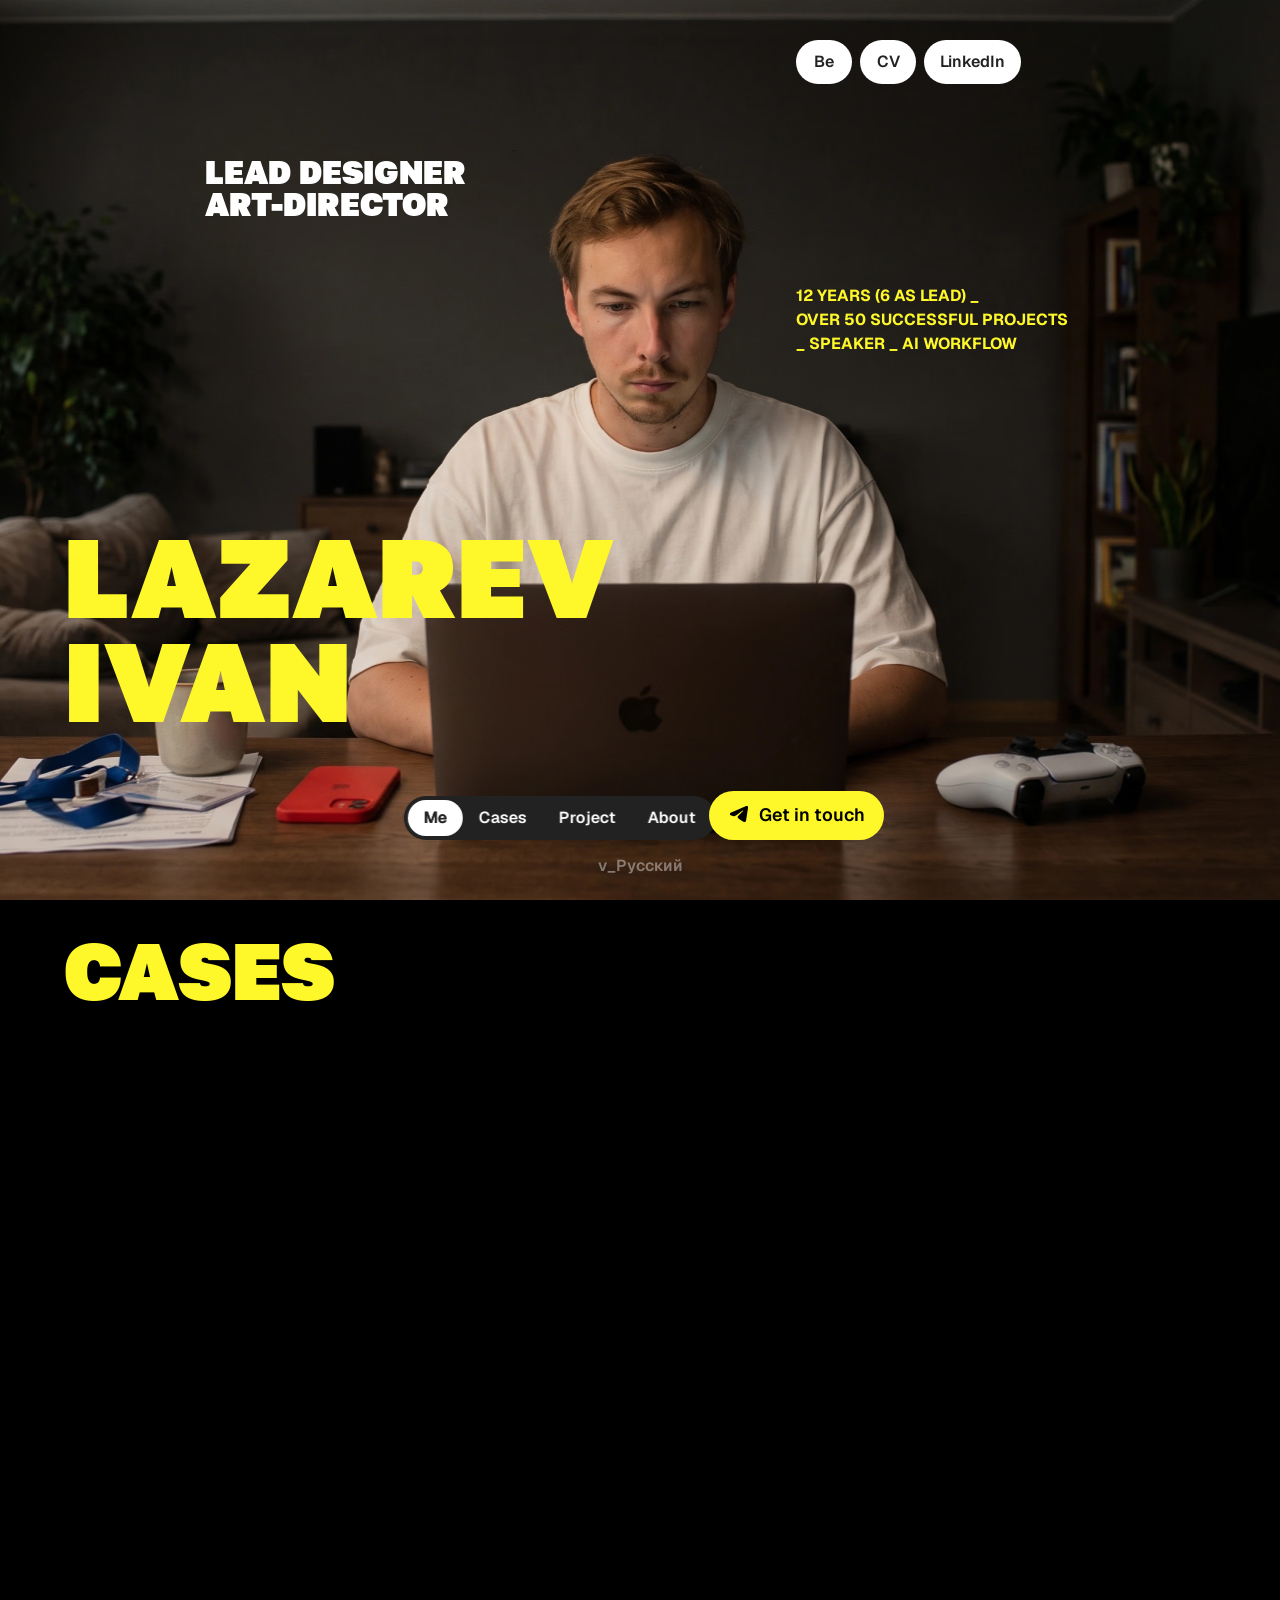
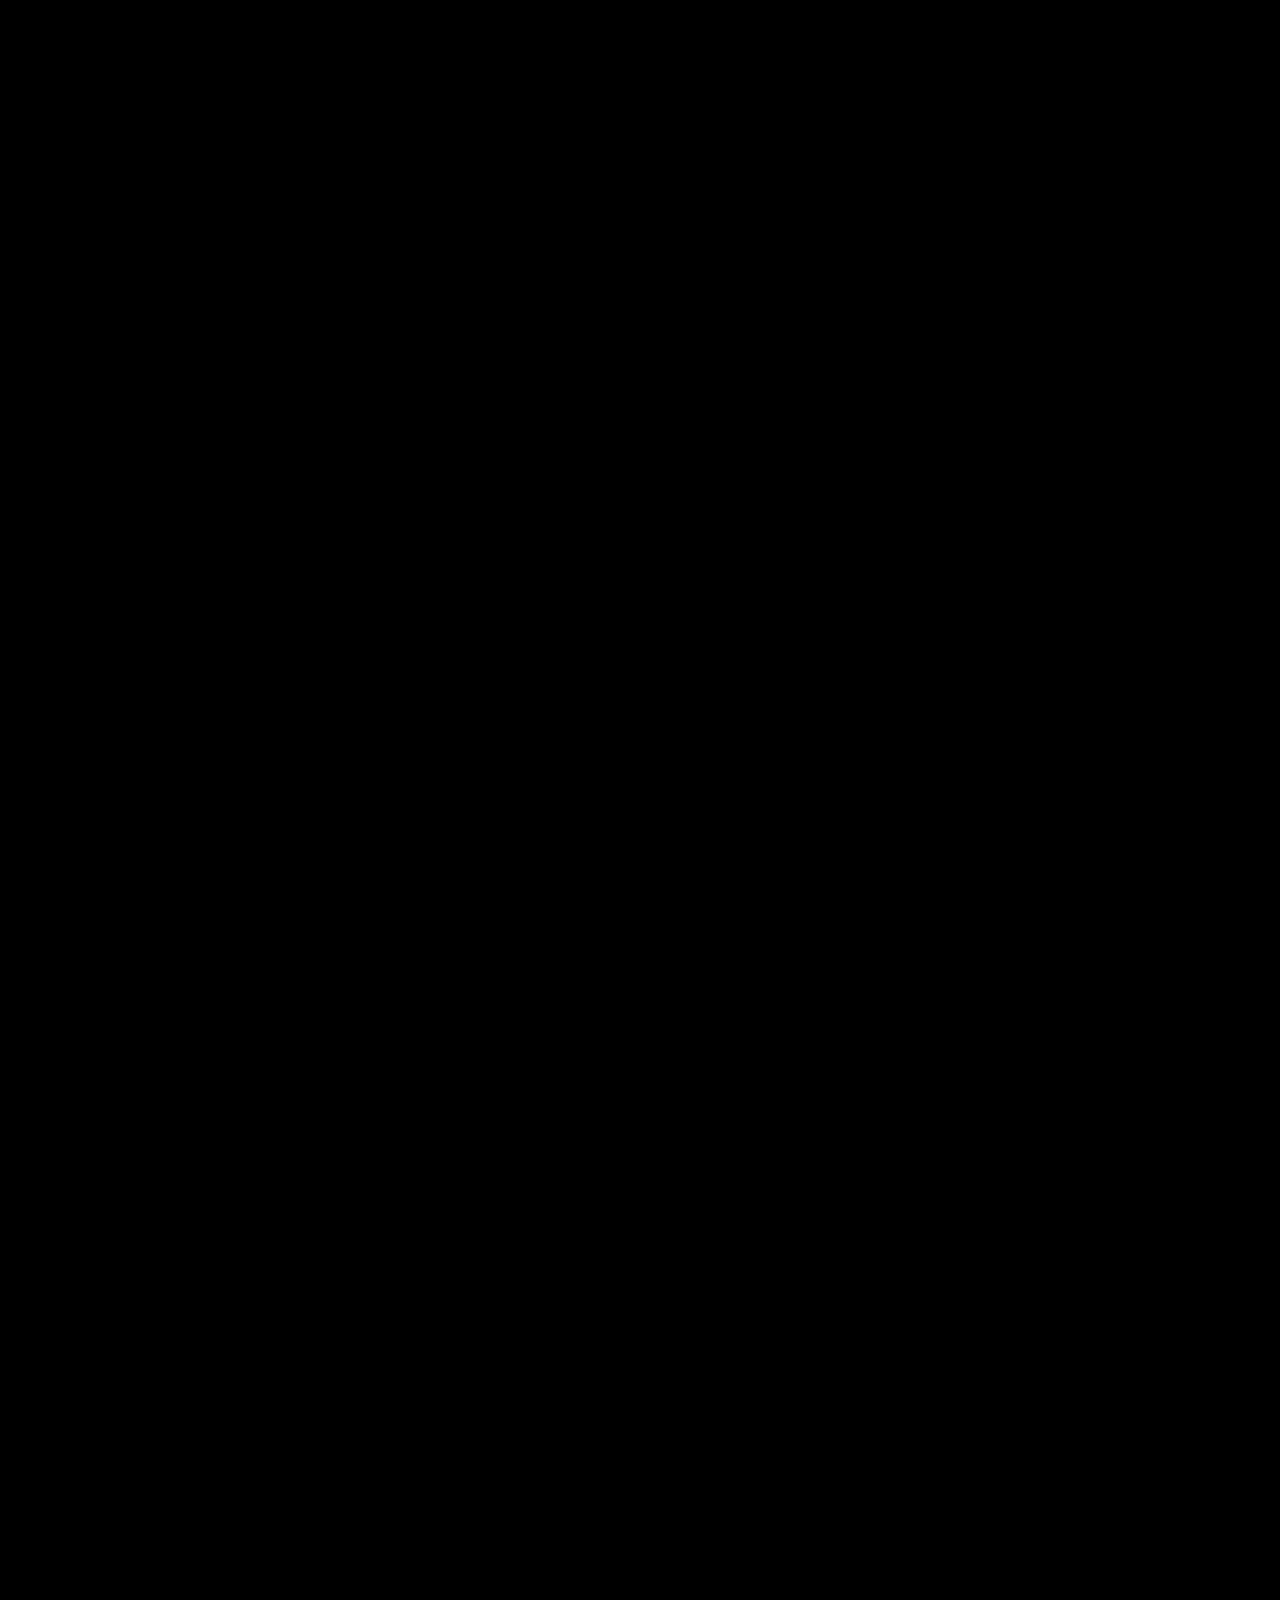
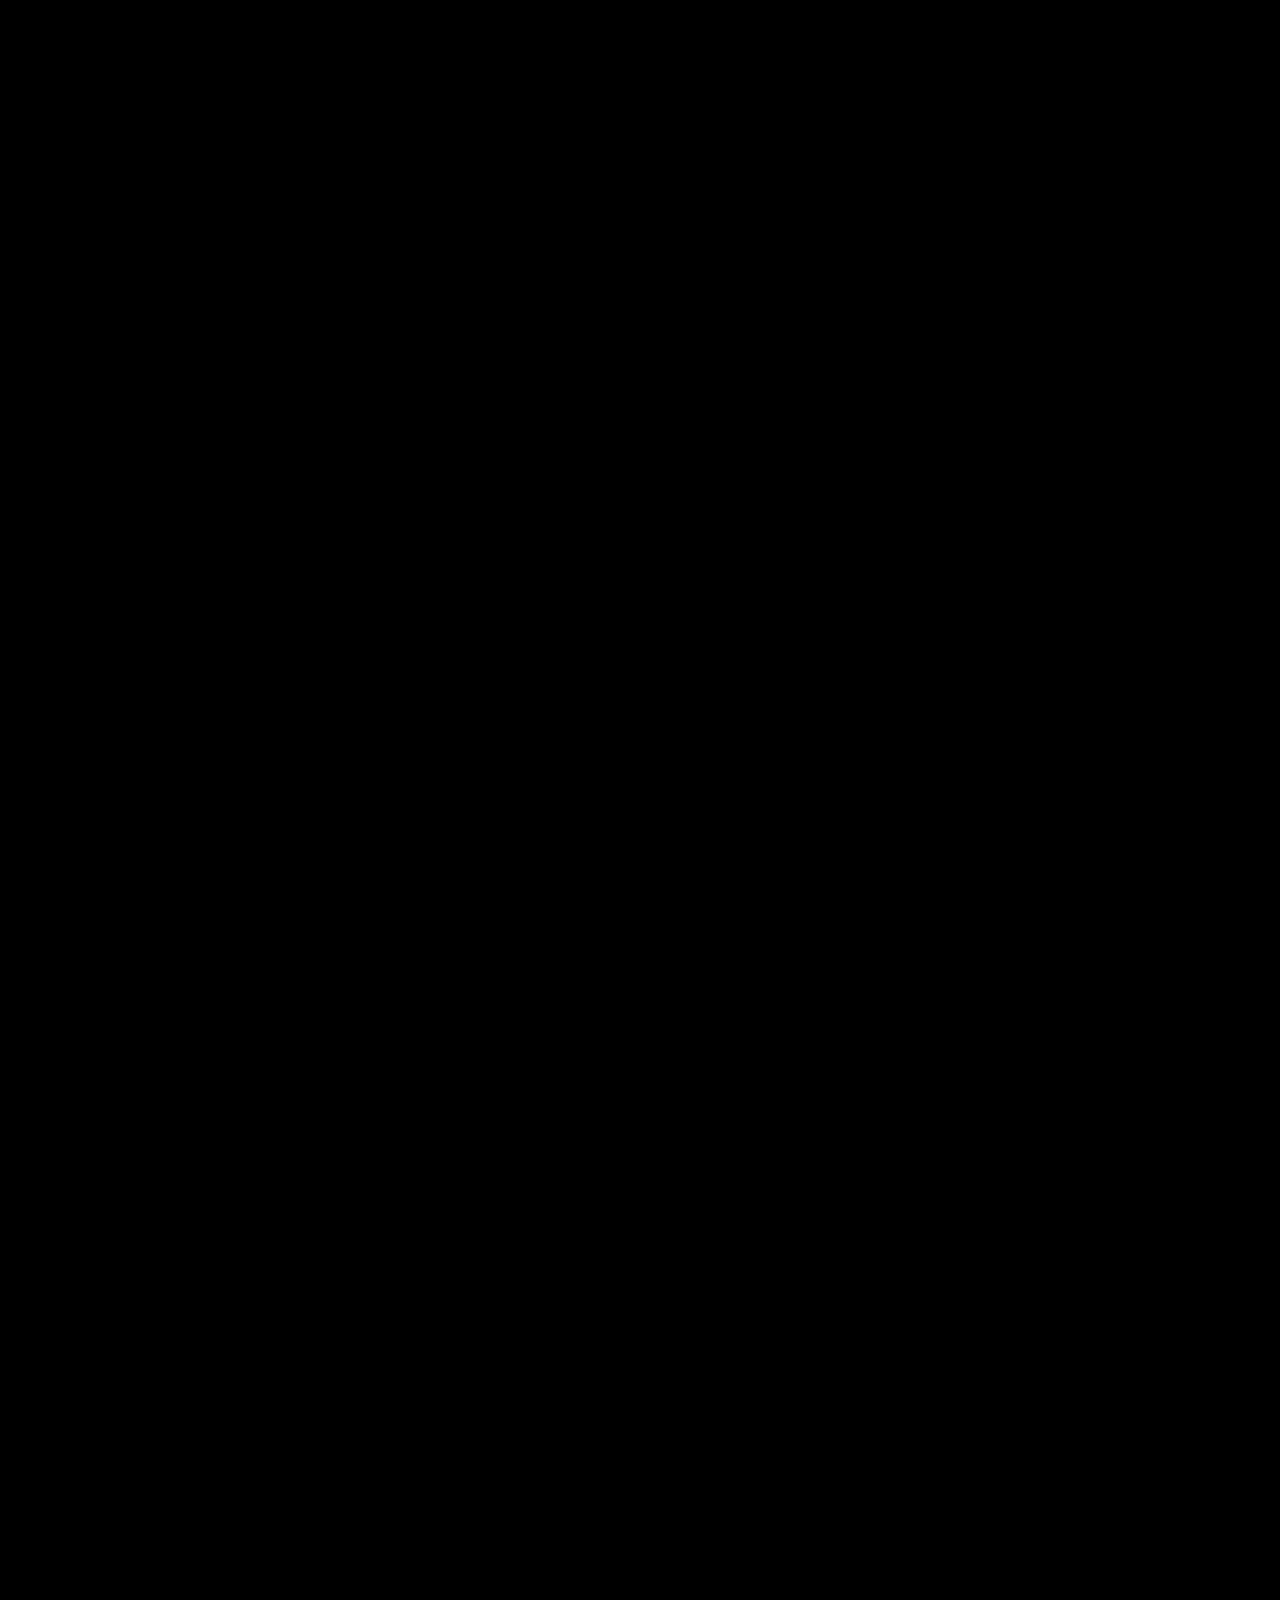
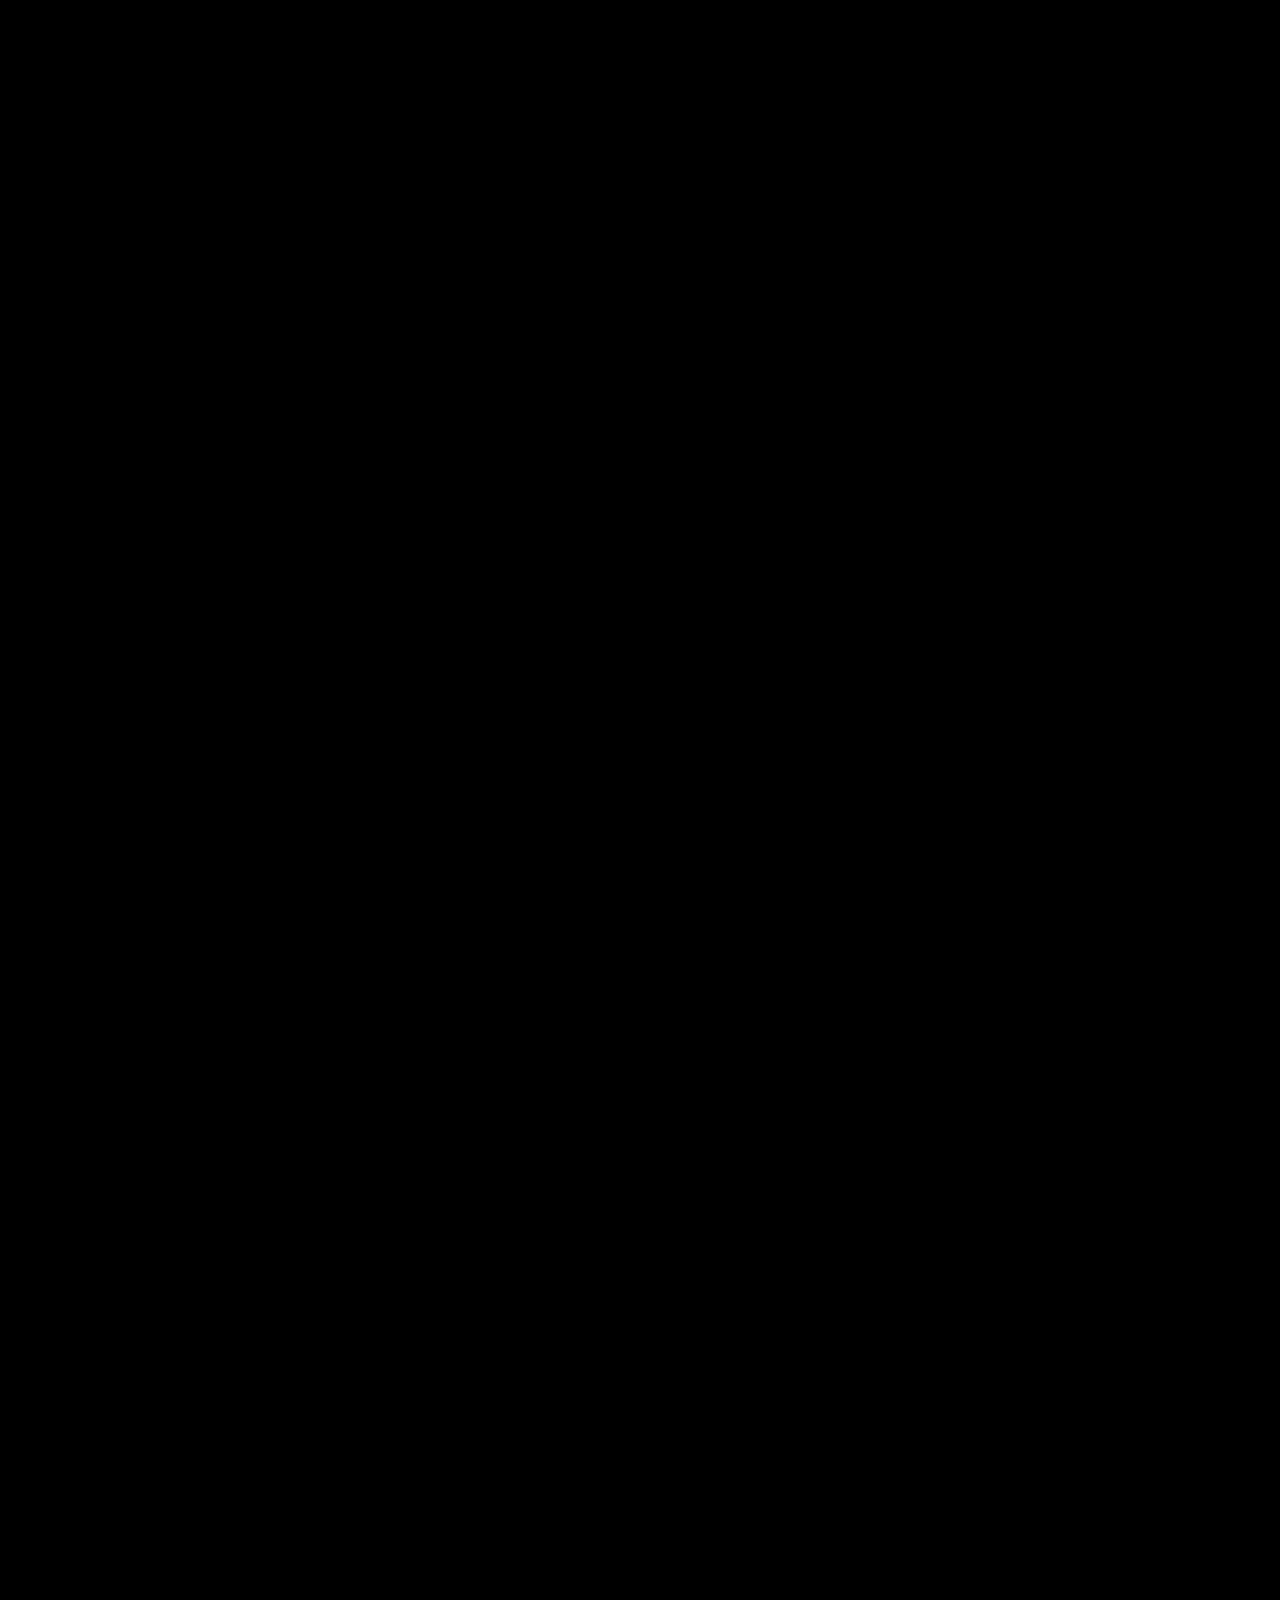
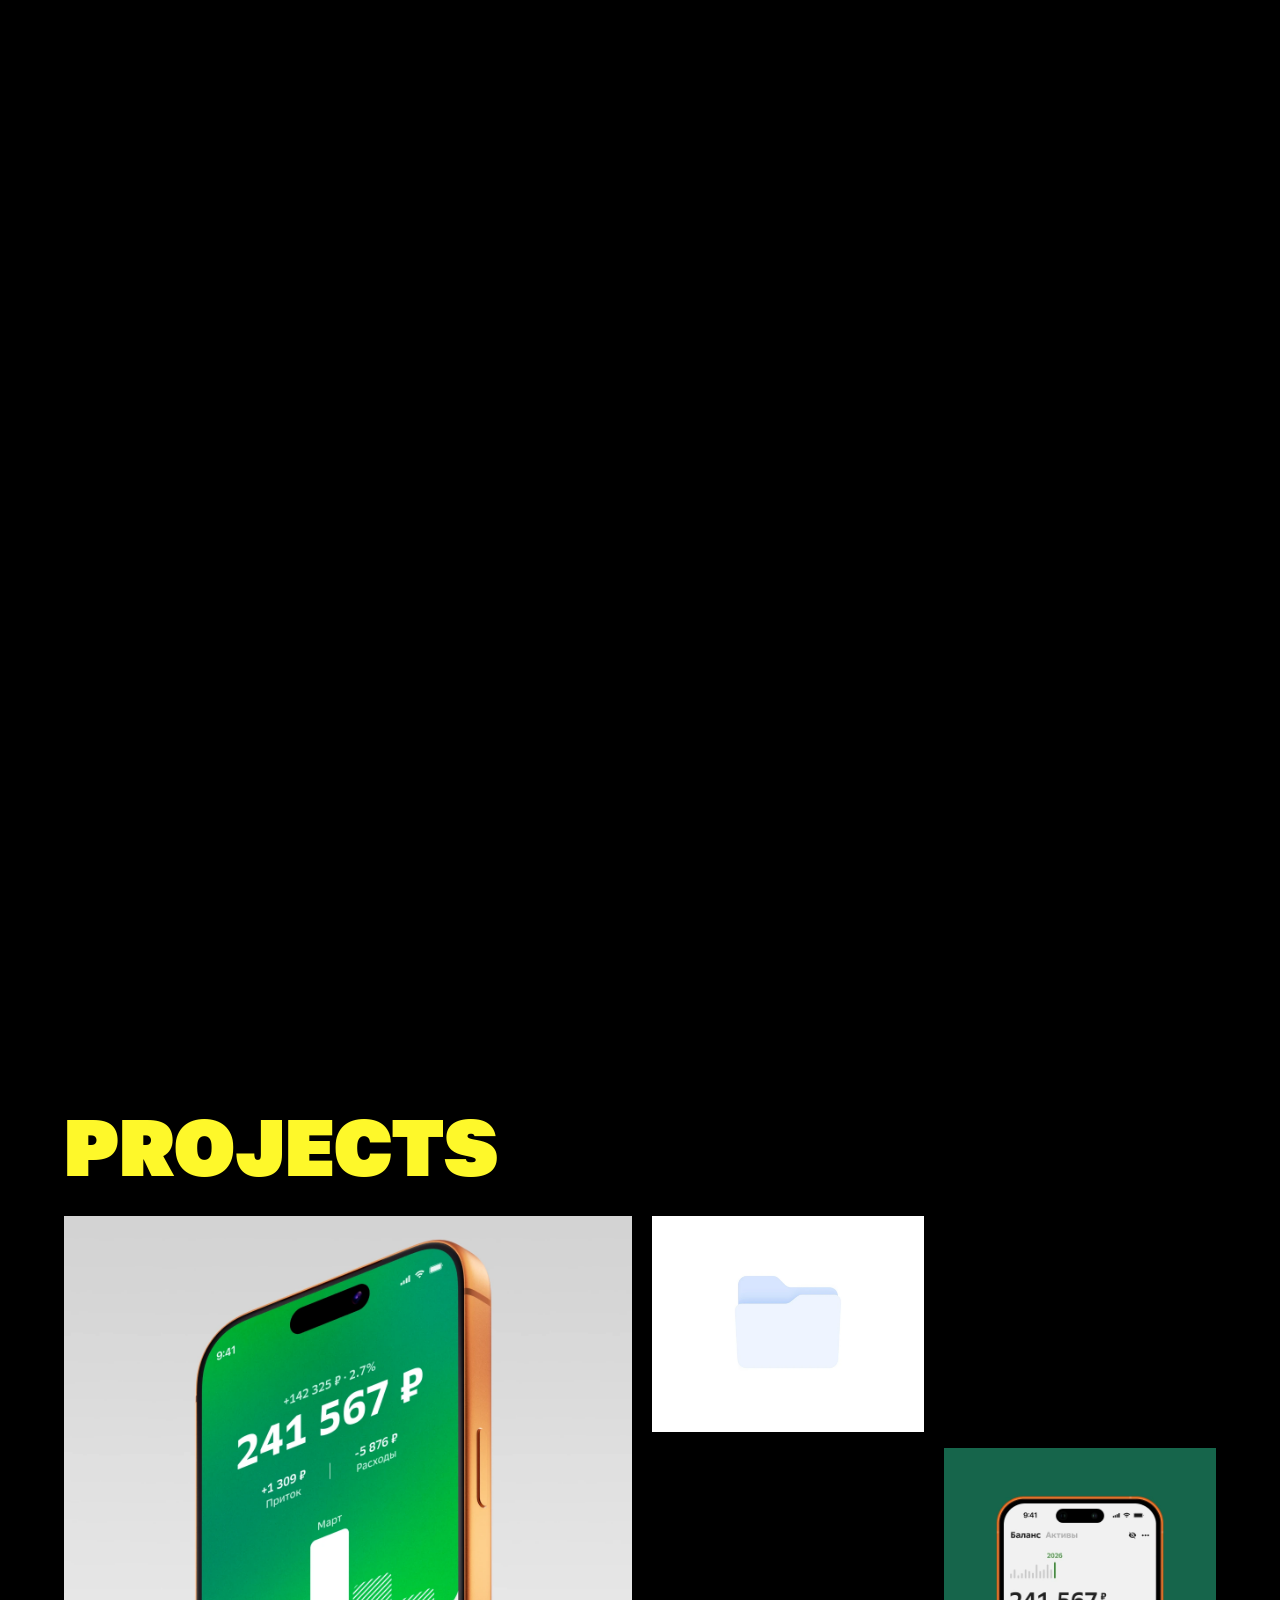
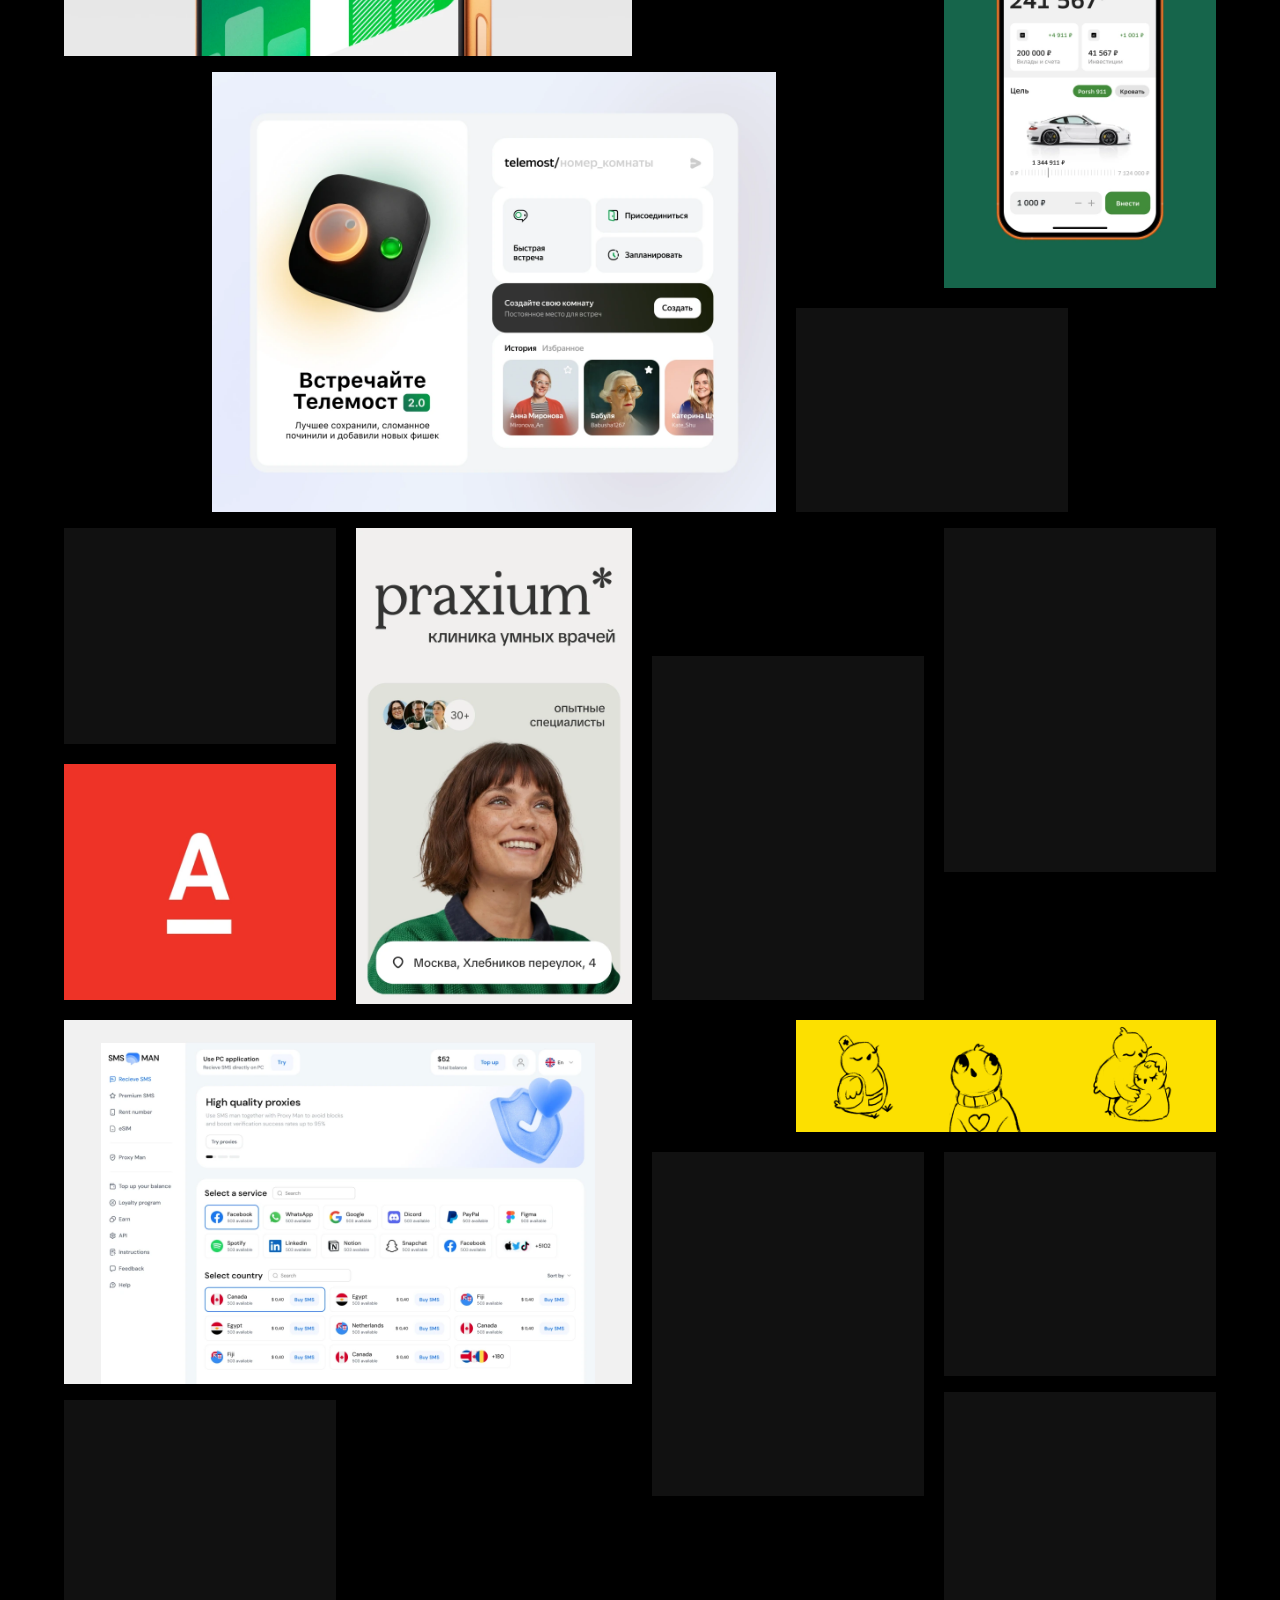
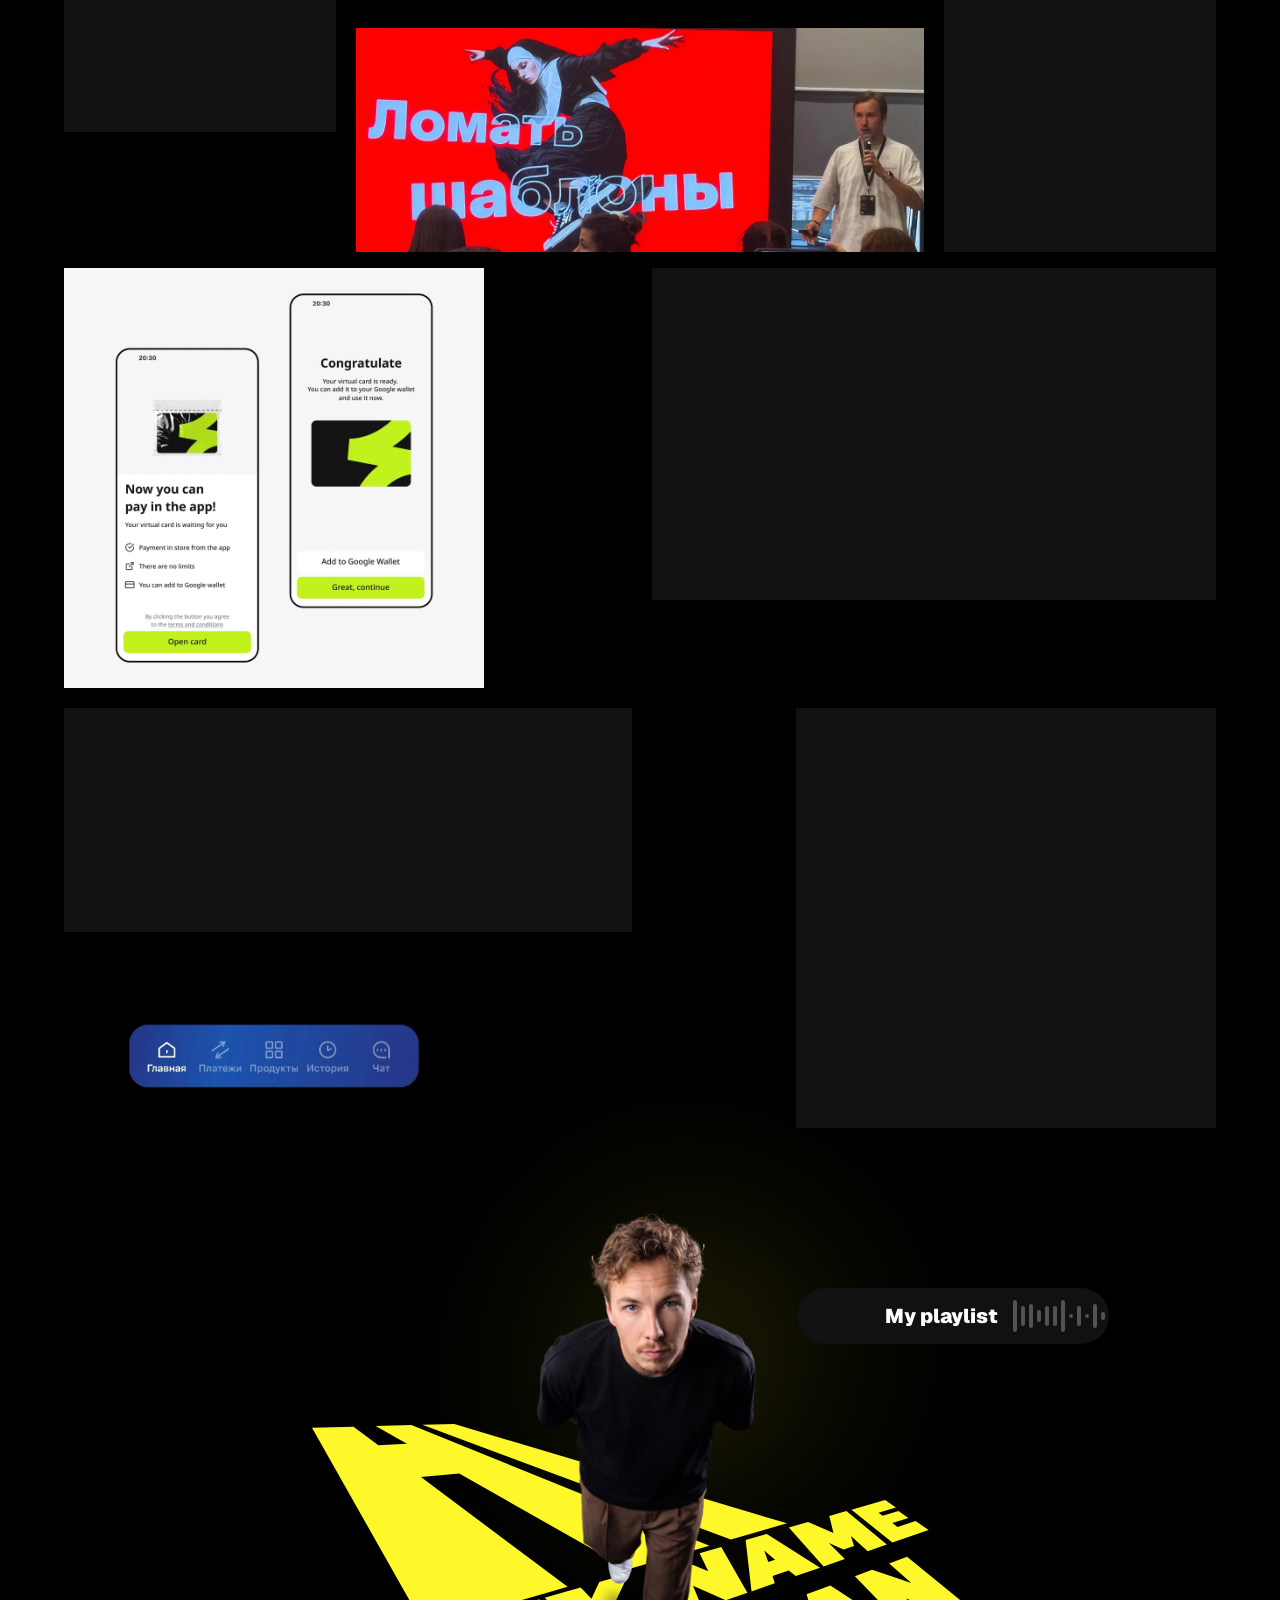
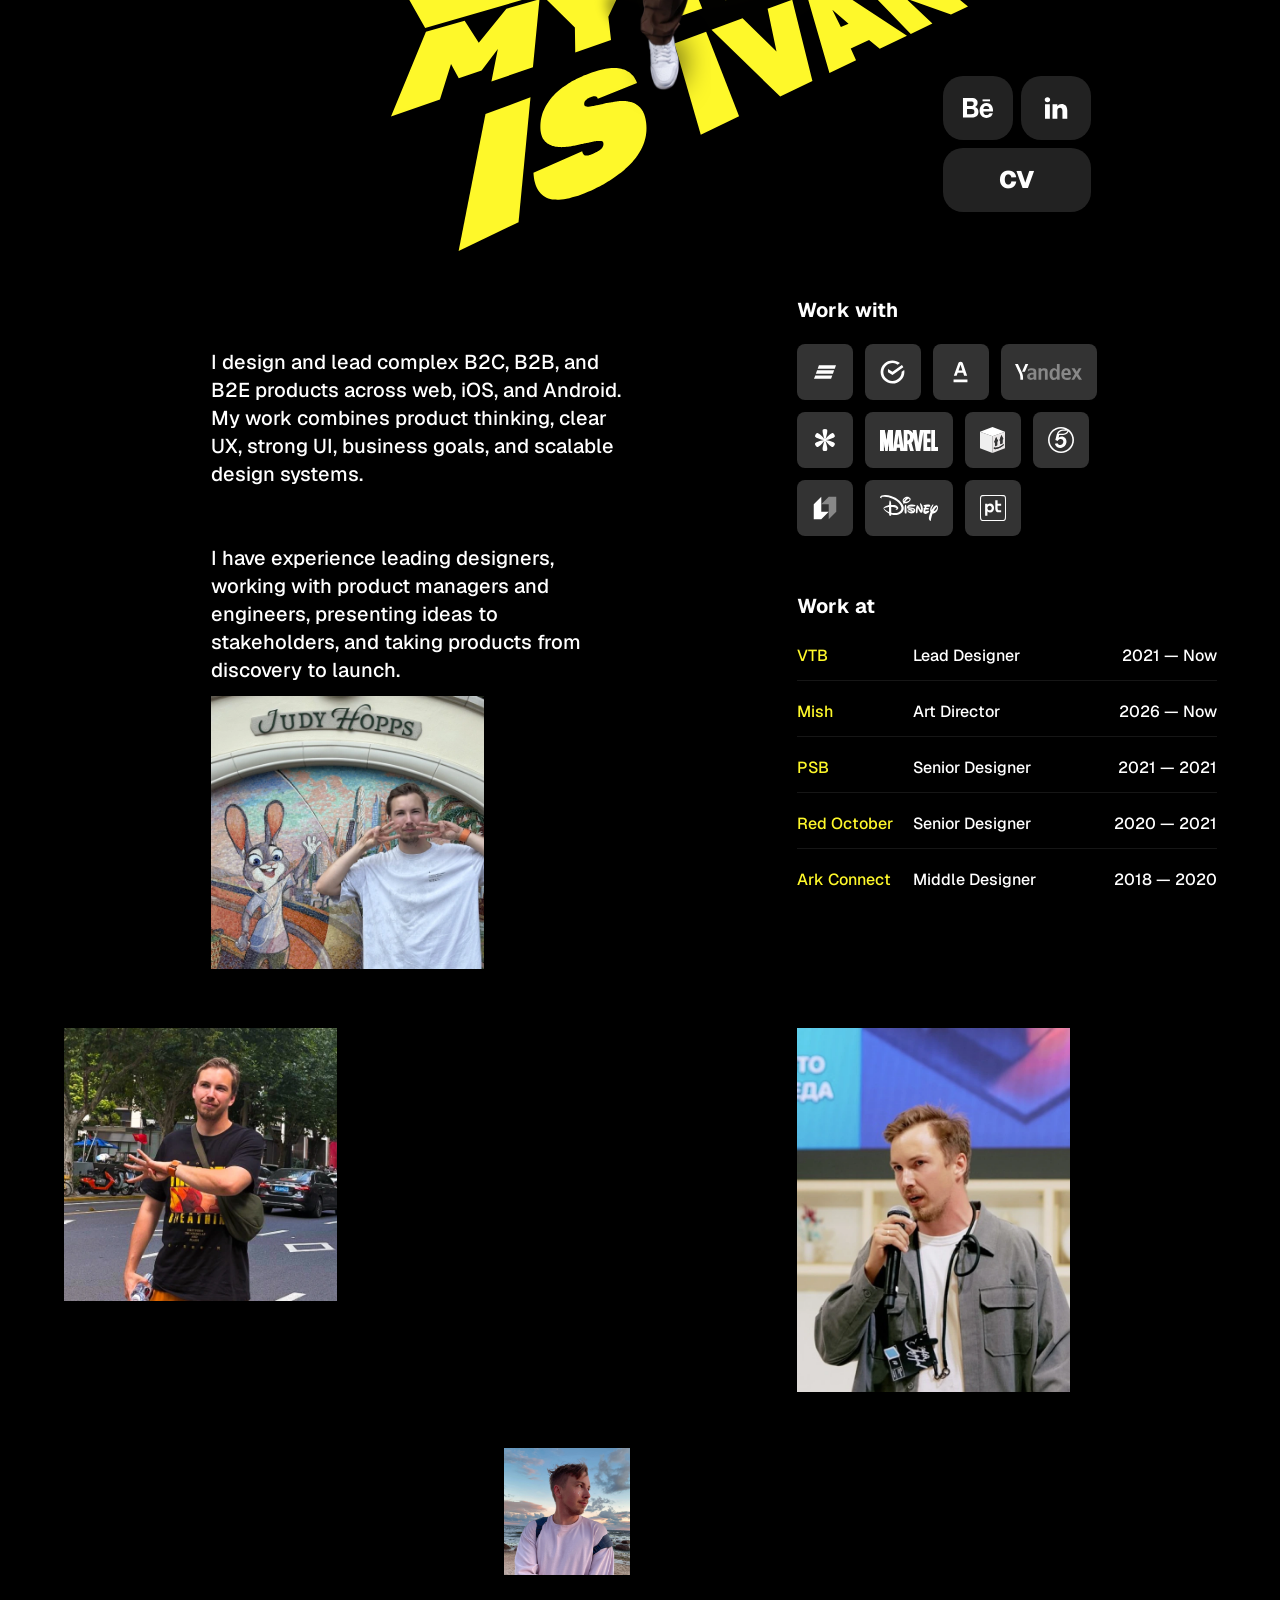
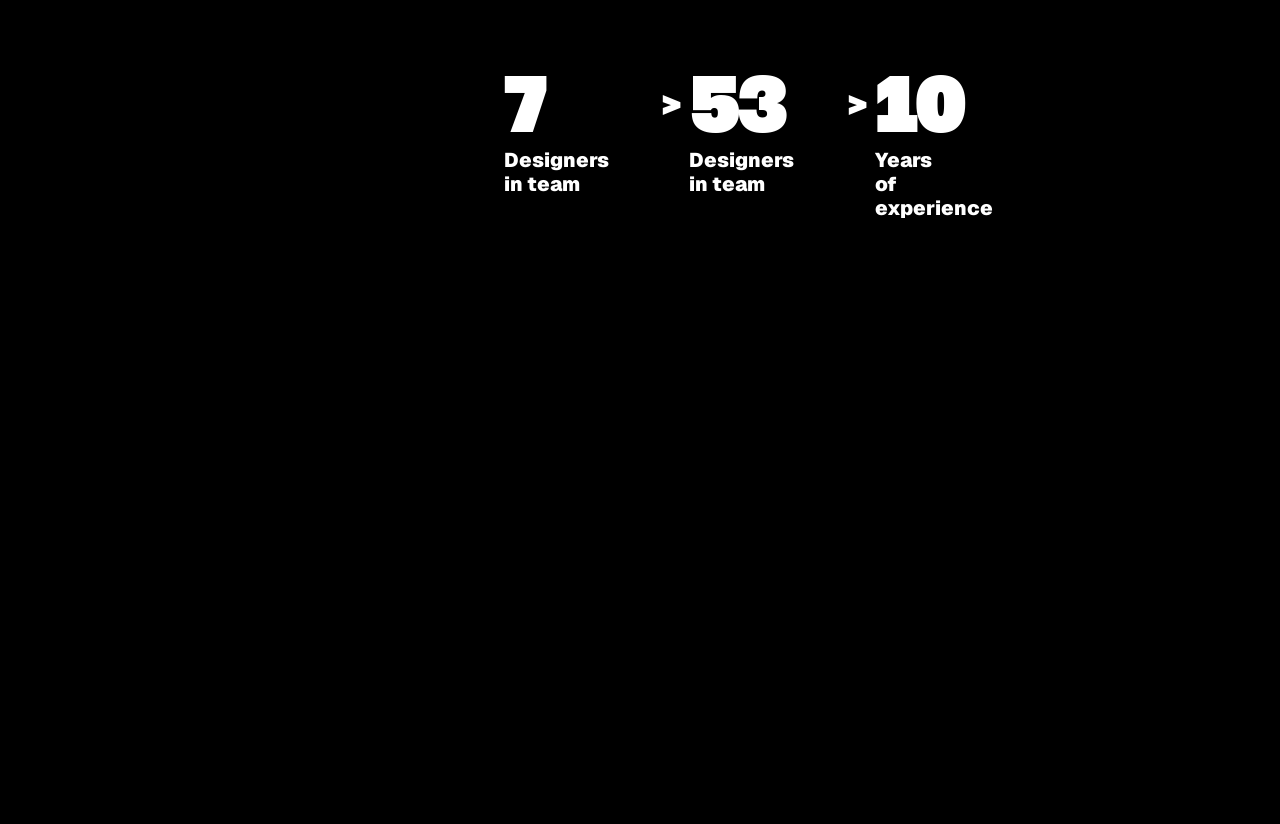
==== en.html @ 6a9134a6 "Add files via upload" ====
<!doctype html>
<html lang="en">
<head>
  <meta charset="utf-8">
  <meta name="viewport" content="width=device-width, initial-scale=1">
  <meta name="theme-color" content="#000000">
  <meta name="description" content="Ivan Lazarev — Lead Designer and Art Director. Digital products, design teams and selected projects.">
  <title>Ivan Lazarev — Lead Designer & Art Director</title>
  <link rel="icon" href="favicon.ico?v=d8f2a91fd11d" type="image/x-icon">
  <link rel="icon" href="assets/favicon-32.png?v=97fcc538dd50" type="image/png" sizes="32x32">
  <link rel="icon" href="assets/favicon-16.png?v=f3b33b754029" type="image/png" sizes="16x16">
  <link rel="apple-touch-icon" href="assets/apple-touch-icon.png?v=d8a1f98ccc80" sizes="180x180">
  <link rel="alternate" hreflang="ru" href="index.html">
  <link rel="alternate" hreflang="en" href="en.html">
  <link rel="alternate" hreflang="x-default" href="index.html">
  <!-- portfolio:assets:start -->
  <link rel="preload" href="assets/optimized/hero@2x.avif?v=82ee5974e156" as="image" type="image/avif" fetchpriority="high">
  <link rel="preload" href="assets/optimized/golos-black.woff2?v=af68c0653c53" as="font" type="font/woff2" crossorigin>
  <style id="portfolio-critical">/* styles.css */
@font-face{font-family:Geist;src:url('assets/optimized/geist-400.woff2?v=abb4c4e12e5a') format('woff2');font-style:normal;font-weight:400;font-display:swap}
@font-face{font-family:Geist;src:url('assets/optimized/geist-500.woff2?v=96ea30318bb4') format('woff2');font-style:normal;font-weight:500;font-display:swap}
@font-face{font-family:Geist;src:url('assets/optimized/geist-600.woff2?v=6446a9eb78b9') format('woff2');font-style:normal;font-weight:600;font-display:swap}
@font-face{font-family:Geist;src:url('assets/optimized/geist-700.woff2?v=5fe951085cce') format('woff2');font-style:normal;font-weight:700;font-display:swap}
@font-face{font-family:Geist;src:url('assets/optimized/geist-900.woff2?v=671b9d38cf7c') format('woff2');font-style:normal;font-weight:900;font-display:swap}
@font-face{font-family:'Golos Black';src:url('assets/optimized/golos-black.woff2?v=af68c0653c53') format('woff2');font-style:normal;font-weight:900;font-display:swap}
@font-face{font-family:Golos;src:url('assets/optimized/golos-regular.woff2?v=4e6759c40289') format('woff2');font-style:normal;font-weight:400 900;font-display:swap}
:root{--yellow:#fef82a;--font-display:'Golos Black',Arial,sans-serif;--font-body:Geist,Golos,Arial,sans-serif;--gutter:64px;--viewport-height:100svh;--layout-width:1440px;--dock-bottom:60px;--hero-name-size:124px;--hero-name-line:116px;color-scheme:dark;background:#000;color:#fff;font-family:var(--font-body);font-size:16px;line-height:24px}
*{box-sizing:border-box}html{scroll-behavior:smooth;scroll-padding-top:0}body{margin:0;min-width:320px;background:#000}h1,h2,h3,p{margin:0}button,a{-webkit-tap-highlight-color:transparent}a{color:inherit;text-decoration:none}button{font:inherit;color:inherit}button,a{touch-action:manipulation}button:enabled,a[href]{cursor:pointer}img{display:block;max-width:100%}button{border:0}a:focus-visible,button:focus-visible{outline:4px solid var(--yellow);outline-offset:4px}a[aria-disabled=true],button[aria-disabled=true]{cursor:default}
.skip-link{position:fixed;z-index:100;top:16px;left:16px;transform:translateY(-200%);background:var(--yellow);color:#000;padding:12px 20px;border-radius:8px}.skip-link:focus{transform:none}.section-shell{width:100%;max-width:1440px;margin-inline:auto;padding-inline:var(--gutter)}.section-heading{font-family:var(--font-display);font-size:80px;line-height:76px;text-transform:uppercase;font-weight:900;color:var(--yellow)}
.hero{height:var(--viewport-height);min-height:720px;position:sticky;top:0;isolation:isolate;overflow:hidden;z-index:0;background:#171714}.hero-media{position:absolute;inset:0;z-index:-1;overflow:hidden}.hero-media-plane{position:absolute;left:50%;top:50%;transform:translate(-50%,-50%);height:max(100%,calc(100vw / 1.7916666667));aspect-ratio:2752 / 1536}.hero-poster,.hero-video{position:absolute;inset:0;width:100%;height:100%;max-width:none;object-fit:cover}.hero-video{opacity:0;transition:opacity var(--hero-video-fade,.5s) ease}.hero-video.is-ready{opacity:1}.hero-content{position:relative;height:100%;max-width:1440px;margin:auto}.hero-role{position:absolute;left:16%;top:17.33%;font-family:var(--font-display);font-size:32px;line-height:32px;text-transform:uppercase;font-weight:900}.hero-facts{position:absolute;left:62.22%;top:31.56%;color:var(--yellow);font-size:16px;line-height:24px;font-weight:700;text-transform:uppercase;white-space:nowrap}.hero-name{position:absolute;left:var(--gutter);top:58.22%;font-family:var(--font-display);font-size:var(--hero-name-size);line-height:var(--hero-name-line);font-weight:900;text-transform:uppercase;color:var(--yellow)}.hero-social{position:absolute;left:62.22%;top:40px;display:flex;gap:8px}.hero-social a{display:flex;align-items:center;justify-content:center;min-width:56px;height:44px;padding:0 16px;border-radius:32px;background:#fff;color:#222;font-weight:600;transition:background .24s}.hero-social a:hover,.hero-social a:focus-visible{background:var(--yellow)}.mobile-label{display:none}
.js .hero-enter{opacity:0;transition:opacity .8s ease}.js.is-introduced .hero-enter{opacity:1}
.cases,.projects,.about{position:relative;z-index:1;background:#000}.cases{height:calc(var(--viewport-height)*4)}.cases-stage{position:sticky;top:0;height:var(--viewport-height);min-height:0;overflow:hidden;padding-top:104px}.cases .section-heading{position:relative;z-index:0}.cases-cards{position:absolute;top:var(--case-top,152px);left:50%;width:var(--case-width,980px);height:var(--case-height,532px);transform:translateX(-50%);perspective:1200px}.case-card{position:absolute;inset:0;display:grid;grid-template-columns:1fr 1fr;overflow:hidden;background:#111;transform-origin:50% 40%;will-change:transform,opacity}.case-card:not(:first-child){opacity:0}.case-copy{padding:32px;display:flex;flex-direction:column;justify-content:space-between;min-width:0;background:#111}.case-meta{font-size:16px;line-height:24px;font-weight:700;text-transform:uppercase}.case-brand{font-family:var(--font-display);font-size:24px;line-height:24px;text-transform:uppercase;margin-bottom:8px}.case-copy h3{font-family:var(--font-display);font-size:48px;line-height:44px;font-weight:900;text-transform:uppercase;color:var(--yellow)}.case-image{background:#f9f8fe;display:flex;align-items:center;justify-content:center;min-width:0;overflow:hidden;padding:24px}.case-image img{width:100%;height:100%;object-fit:contain}.case-image-preview{padding:0}.case-image-preview img{object-fit:cover}
.projects{padding-top:128px;padding-bottom:0}.projects .section-heading{margin-bottom:32px}
.js .reveal{opacity:0;transition:opacity .56s ease;transition-delay:0ms}.js .reveal.is-visible{opacity:1;transition-delay:var(--reveal-delay,0ms)}
.contact{position:relative;max-width:1440px;margin:auto;padding:128px var(--gutter) 200px}.contact-target{width:min(976px,100%);height:276px;margin:auto;border-radius:200px}
.dock{position:fixed;z-index:20;bottom:var(--dock-bottom);left:50%;width:476px;display:flex;gap:8px;transform:translateX(-50%);pointer-events:none}.bottom-nav{position:relative;display:flex;align-items:center;flex:none;width:312px;height:44px;padding:4px;border-radius:100px;background:#222;pointer-events:auto;will-change:transform}.bottom-nav a{position:relative;z-index:1;display:flex;align-items:center;justify-content:center;height:36px;padding:0 16px;font-size:16px;line-height:20px;font-weight:600;transition:color .4s;white-space:nowrap}.bottom-nav a[aria-current]{color:#222}.bottom-nav a:not([aria-current]):hover{color:var(--yellow)}.nav-indicator{position:absolute;z-index:0;left:4px;top:4px;width:52px;height:36px;border-radius:32px;background:#fff;transition:transform .5s cubic-bezier(.22,1,.36,1),width .5s cubic-bezier(.22,1,.36,1)}.contact-origin{width:156px;height:44px;flex:none}.contact-link{position:fixed;z-index:21;left:calc(50% + 82px);bottom:var(--dock-bottom);width:156px;height:44px;display:flex;align-items:center;justify-content:center;gap:8px;border-radius:32px;background:var(--yellow);color:#000;font-size:16px;line-height:1;font-weight:600;white-space:nowrap;will-change:top,left,width,height;transform-origin:center}.contact-link:hover{background:#fff}.contact-icon{width:20px;height:20px;display:flex;align-items:center;justify-content:center;flex:none}.contact-icon img{max-width:none;flex:none;transform:scale(var(--contact-icon-scale,1));transform-origin:center}.contact-text{display:block;overflow:hidden}.noscript-note{position:fixed;z-index:30;bottom:8px;padding:8px;background:#222}

@media(min-width:1024px) and (max-width:1199px){:root{--gutter:40px}.hero-role{left:12%}.hero-facts{left:64%}.hero-social{left:64%}.hero-name{top:60%}.section-heading{font-size:64px;line-height:64px}.case-copy h3{font-size:40px;line-height:40px}.case-copy{padding:24px}}
@media(max-width:1023px){:root{--gutter:20px;--dock-bottom:44px}.section-heading{font-size:48px;line-height:48px}.hero{min-height:800px}.hero-role{left:20px;top:auto;bottom:244px;font-size:24px;line-height:24px}.hero-facts{left:20px;top:116px;font-size:16px;line-height:24px}.hero-name{left:20px;top:auto;bottom:112px}.hero-social{left:auto;right:20px;top:40px;gap:4px}.hero-social a{width:56px;padding:0}.mobile-label{display:inline}.desktop-label{display:none}.cases-stage{padding-top:64px;min-height:0}.cases-cards{top:var(--case-top,128px)}.case-card{display:flex;flex-direction:column}.case-image{order:0;height:54%;flex:none;padding:20px}.case-copy{order:1;flex:1;padding:24px}.case-image-preview{padding:0}.case-copy h3{font-size:36px;line-height:36px}.case-meta{font-size:16px;line-height:20px}.case-brand{font-size:20px;line-height:24px;margin-bottom:8px}.projects{padding-top:80px}.projects .section-heading{margin-bottom:32px}.dock{width:calc(100% - 40px);max-width:400px}.bottom-nav{width:calc(100% - 84px)}.bottom-nav a{flex:1;min-width:0;padding:0;font-size:16px}.contact-origin{width:76px}.contact-link{left:auto;right:20px;width:76px}.contact-link .contact-text{opacity:0}.contact-target{height:116px}.contact{padding-top:128px;padding-bottom:188px}}
@media(max-width:359px){.contact-origin{width:44px}.bottom-nav{width:calc(100% - 52px)}.hero-facts{font-size:16px;line-height:24px}.hero-social a{width:48px}.hero-role{bottom:224px}.hero-name{bottom:112px}.case-copy{padding:20px}.case-copy h3{font-size:32px;line-height:32px}}
@media(max-height:740px){:root{--dock-bottom:24px}.hero-name{top:auto;bottom:96px}.hero-role{top:20%}.cases-stage{padding-top:48px}}
@media(max-width:1023px) and (max-height:740px){.hero-name{bottom:112px}.hero-role{top:auto;bottom:244px}.hero-facts{top:116px}}
@media(prefers-reduced-motion:reduce){html{scroll-behavior:auto}*,*::before,*::after{animation-duration:.01ms!important;animation-iteration-count:1!important;transition-duration:.01ms!important}.js .hero-enter,.js .reveal{opacity:1}.hero{position:relative}}
@media(max-width:1023px) and (max-height:640px){.hero{min-height:0}.hero-media-plane{height:var(--hero-short-image-height,720px);top:0;transform:translateX(-50%)}.hero-social{top:16px}.hero-facts{top:76px}.hero-name{bottom:96px}.hero-role{font-size:20px;line-height:20px;bottom:calc(108px + var(--hero-name-line)*2)}.case-image{height:min(54%,calc(100% - 176px))}}
.top-anchor{position:absolute;top:0;left:0;width:4px;height:4px;pointer-events:none}
.bottom-nav{justify-content:space-between}
.language-switch{position:absolute;top:56px;left:50%;transform:translateX(-50%);display:block;pointer-events:auto;padding:4px;font-size:16px;line-height:20px;font-weight:600;color:#fff;opacity:.4;white-space:nowrap;transition:color .24s ease,opacity .24s ease}
.language-switch:hover,.language-switch:focus-visible{color:var(--yellow);opacity:1}
@media(min-width:1024px){html[lang="ru"] .bottom-nav a{padding-inline:8px}html[lang="ru"] .about-job{grid-template-columns:minmax(96px,.9fr) minmax(164px,1.3fr) minmax(120px,1fr)}}
@media(max-width:1023px){.bottom-nav a{flex:1 0 auto;min-width:24px;padding-inline:4px}.language-switch{top:48px}}
@media(max-width:1023px){html[lang="ru"] .bottom-nav a{min-width:44px;padding-inline:0}}
@media(max-width:359px){.dock{width:calc(100% - 24px)}}
@media(max-height:740px){:root{--dock-bottom:32px}.language-switch{top:44px;padding-block:0;height:24px;line-height:24px}}

/* case-stack.css */
/* CardSwap case surfaces. Geometry and all card poses are owned by case-stack.js. */
.cases {
  height: var(--case-scroll-height, calc(var(--viewport-height) * 7.2));
  padding-bottom: 0;
}
.cases .cases-stage {
  position: sticky;
  top: 0;
  width: 100%;
  max-width: none;
  margin-inline: 0;
  height: var(--viewport-height);
  min-height: 0;
  overflow: hidden;
  padding-top: 32px;
}
.cases .section-heading {
  position: relative;
  z-index: 0;
  width: 100%;
  max-width: calc(1440px - var(--gutter) - var(--gutter));
  margin: 0 auto;
  font-size: 80px;
  line-height: 76px;
}
.cases .cases-cards {
  position: absolute;
  top: var(--case-stack-top, 152px);
  left: 50%;
  width: var(--case-width, 1040px);
  height: var(--case-height, 568px);
  display: block;
  margin: 0;
  overflow: visible;
  transform: translateX(-50%) scale(var(--case-enter-scale, .8));
  opacity: var(--case-enter-opacity, 0);
  will-change: opacity, transform;
  perspective: var(--case-perspective, 1200px);
  perspective-origin: 50% 50%;
  touch-action: pan-y;
}
.cases .case-card {
  position: absolute;
  inset: 0;
  width: auto;
  height: auto;
  min-width: 0;
  min-height: 0;
  margin: 0;
  display: flex;
  flex-direction: column;
  grid-template-columns: none;
  gap: 12px;
  padding: 12px;
  overflow: hidden;
  isolation: isolate;
  border: 0;
  border-radius: 12px;
  background: #333;
  color: #fff;
  box-shadow: 0 24px 48px -24px rgb(0 0 0 / 64%);
  opacity: 1;
  transform-origin: 50% 50%;
  backface-visibility: hidden;
  -webkit-backface-visibility: hidden;
  will-change: transform, opacity;
  cursor: pointer;
  user-select: none;
  -webkit-user-select: none;
  touch-action: pan-y;
}
.cases .case-card[data-case="0"] { z-index: 4; }
.cases .case-card[data-case="1"] { z-index: 3; }
.cases .case-card[data-case="2"] { z-index: 2; }
.cases .case-card[data-case="3"] { z-index: 1; }
.cases .case-card:not([data-front]) { pointer-events: none; }
.cases .case-card[data-front] { pointer-events: auto; }
.cases .case-card:focus-visible { outline: 4px solid #fff; outline-offset: 4px; }
.cases .case-card[data-dragging] { cursor: grabbing; }
.cases .case-copy {
  position: relative;
  z-index: 1;
  order: 0;
  display: flex;
  flex: 0 0 auto;
  flex-direction: row;
  align-items: center;
  justify-content: flex-start;
  gap: 12px;
  width: 100%;
  min-width: 0;
  min-height: 40px;
  padding: 0;
  border: 0;
  border-radius: 0;
  background: transparent;
}
.cases .case-icon {
  display: grid;
  flex: 0 0 32px;
  place-items: center;
  width: 32px;
  height: 32px;
  border-radius: 50%;
  background: rgb(255 255 255 / 8%);
  color: #fff;
  transition: color 200ms ease;
}
.cases .case-icon svg { display: block; width: 20px; height: 20px; }
.cases .case-copy h3 {
  display: block;
  flex: 1 1 auto;
  min-width: 0;
  max-width: 100%;
  margin: 0;
  color: #fff;
  font-family: var(--font-body);
  font-size: 20px;
  line-height: 24px;
  font-weight: 600;
  text-transform: none;
  overflow-wrap: anywhere;
  transition: color 200ms ease;
}
.cases .case-card:hover .case-icon,
.cases .case-card:hover h3,
.cases .case-card:focus-visible .case-icon,
.cases .case-card:focus-visible h3 { color: var(--yellow); }
.cases .case-image {
  position: relative;
  order: 1;
  display: block;
  flex: 1 1 0;
  width: 100%;
  height: auto;
  min-width: 0;
  min-height: 0;
  margin: 0;
  padding: 0;
  overflow: hidden;
  border-radius: 8px;
  background: #f9f8fe;
}
.cases .case-image-preview { background: #111; }
.cases .case-image img {
  position: absolute;
  inset: 0;
  display: block;
  width: 100%;
  height: 100%;
  max-width: none;
  object-fit: cover;
  pointer-events: none;
  user-select: none;
  -webkit-user-select: none;
  -webkit-user-drag: none;
}
.cases .case-image-cover { background: #000; }
.cases .case-shade {
  position: absolute;
  inset: 0;
  z-index: 4;
  border-radius: inherit;
  background: #000;
  opacity: 0;
  pointer-events: none;
}
@media (min-width: 1024px) and (max-height: 739px) {
  .cases .cases-stage { padding-top: 24px; }
  .cases .section-heading { font-size: 64px; line-height: 64px; }
}
@media (max-width: 1023px) {
  .cases .cases-stage { padding-top: 24px; }
  .cases .section-heading { font-size: 48px; line-height: 48px; }
  .cases .case-copy { gap: 12px; height: auto; min-height: 48px; padding: 0; }
  .cases .case-icon { flex-basis: 28px; width: 28px; height: 28px; }
  .cases .case-icon svg { width: 16px; height: 16px; }
  .cases .case-copy h3 { font-size: 16px; line-height: 20px; }
}
@media (prefers-reduced-motion: reduce) {
  .cases { height: var(--case-scroll-height, calc(var(--viewport-height) * 7.2)); padding-bottom: 0; }
  .cases .cases-stage { position: sticky; top: 0; height: var(--viewport-height); min-height: 0; overflow: hidden; }
  .cases .cases-cards { position: absolute; top: var(--case-stack-top, 152px); left: 50%; width: var(--case-width, 1040px); height: var(--case-height, 568px); display: block; margin: 0; transform: translateX(-50%) scale(var(--case-enter-scale, 1)); opacity: var(--case-enter-opacity, 1); }
  .cases .case-card { position: absolute; inset: 0; height: auto; transition: none; }
  .cases .case-icon,
  .cases .case-copy h3 { transition: none; }
}
</style>
  <script>document.documentElement.classList.add('js');window.PORTFOLIO_STYLES_READY=new Promise(function(resolve){window.__portfolioStylesLoaded=function(){requestAnimationFrame(function(){requestAnimationFrame(resolve);});};});</script>
  <link rel="preload" href="assets/optimized/site-extras.css?v=25bccf6e3341" as="style" onload="this.onload=null;this.rel='stylesheet';window.__portfolioStylesLoaded()">
  <noscript><link rel="stylesheet" href="assets/optimized/site-extras.css?v=25bccf6e3341"></noscript>
  <script src="site.js?v=572211e66978" defer></script>
  
  
  
  
  
  
  
  
  
  
  
  
  
<!-- portfolio:assets:end -->
</head>
<body>
  <!-- portfolio:shell:start -->
<a class="skip-link" href="#cases">Skip to selected work</a>
    <main>
      <span id="me" class="top-anchor" aria-hidden="true"></span>
      <section class="hero" id="hero" aria-labelledby="hero-name" data-section="me">
        <div class="hero-media"><div class="hero-media-plane">
          <picture><source data-hero-source="true" type="image/avif" srcset="assets/optimized/hero@2x.avif?v=82ee5974e156"><img class="hero-poster" src="assets/optimized/hero@2x.webp?v=44edbe528ad0" width="3225" height="1800" alt="Ivan Lazarev working on his laptop" fetchpriority="high" decoding="async"></picture>
          <video class="hero-video" muted playsinline preload="none" aria-hidden="true" tabindex="-1"></video>
        </div></div>
        <div class="hero-content">
          <div class="hero-social hero-enter" aria-label="Social profiles and CV">
            <a data-link="behance" aria-label="Behance">Be</a>
            <a data-link="cv" aria-label="View CV">CV</a>
            <a data-link="linkedin" aria-label="LinkedIn"><span class="desktop-label">LinkedIn</span><span class="mobile-label">in</span></a>
          </div>
          <p class="hero-role hero-enter">Lead designer<br>Art-director</p>
          <p class="hero-facts hero-enter">12 years (6 as lead) _<br>Over 50 successful projects<br>_ Speaker _ AI Workflow</p>
          <h1 id="hero-name" class="hero-name hero-enter">Lazarev<br>Ivan</h1>
        </div>
      </section>
      <section class="cases" id="cases" aria-labelledby="cases-heading" data-section>
        <div class="cases-stage section-shell">
          <h2 class="section-heading" id="cases-heading">Cases</h2>
          <div class="cases-cards">
            <article class="case-card" data-case="0" data-case-url="" data-front tabindex="0" aria-hidden="false" aria-labelledby="case-1-title">
              <header class="case-copy"><span class="case-icon" aria-hidden="true"><svg width="20" height="20" viewBox="0 0 24 24" fill="none" stroke="currentColor" stroke-width="2" stroke-linecap="round" stroke-linejoin="round" aria-hidden="true" focusable="false"><path d="M14 3H6a2 2 0 0 0-2 2v14a2 2 0 0 0 2 2h12a2 2 0 0 0 2-2V9Zm0 0v6h6M8 13h8M8 17h5"/></svg></span><h3 id="case-1-title">VTB, certificate and inheritance service design</h3></header>
              <div class="case-image case-image-cover"><picture><source media="(max-width:1023px) and (min-height:560px) and (orientation:portrait)" width="1920" height="3120" srcset="[data-uri]" data-srcset="assets/optimized/case-vtb-services@mobile.webp?v=20ada6ec88e5"><img src="[data-uri]" data-src="assets/optimized/case-vtb-services@2x.webp?v=cc9503dfe576" data-media-state="preview" alt="VTB cover: certificate and inheritance services on a tablet above a blue armchair" width="2000" height="1100" loading="lazy" decoding="async" draggable="false"></picture></div>
              <span class="case-shade" aria-hidden="true"></span>
            </article>
            <article class="case-card" data-case="1" data-case-url=""  tabindex="-1" aria-hidden="true" aria-labelledby="case-2-title">
              <header class="case-copy"><span class="case-icon" aria-hidden="true"><svg width="20" height="20" viewBox="0 0 24 24" fill="none" stroke="currentColor" stroke-width="2" stroke-linecap="round" stroke-linejoin="round" aria-hidden="true" focusable="false"><path d="M12 5v14M5 12h14"/></svg></span><h3 id="case-2-title">Praxium*, next-generation clinic development</h3></header>
              <div class="case-image case-image-cover"><picture><source media="(max-width:1023px) and (min-height:560px) and (orientation:portrait)" width="1920" height="3120" srcset="[data-uri]" data-srcset="assets/optimized/case-praxium@mobile.webp?v=e8da4015f3c5"><img src="[data-uri]" data-src="assets/optimized/case-praxium@2x.webp?v=e0a3b3a64fee" data-media-state="preview" alt="Praxium cover: a new clinic network, doctors and a mobile website" width="2000" height="1100" loading="lazy" decoding="async" draggable="false"></picture></div>
              <span class="case-shade" aria-hidden="true"></span>
            </article>
            <article class="case-card" data-case="2" data-case-url=""  tabindex="-1" aria-hidden="true" aria-labelledby="case-3-title">
              <header class="case-copy"><span class="case-icon" aria-hidden="true"><svg width="20" height="20" viewBox="0 0 24 24" fill="none" stroke="currentColor" stroke-width="2" stroke-linecap="round" stroke-linejoin="round" aria-hidden="true" focusable="false"><rect x="3" y="5" width="18" height="14" rx="2"/><path d="M3 10h18M7 15h4"/></svg></span><h3 id="case-3-title">VTB, card experience and VTB Pay concept</h3></header>
              <div class="case-image case-image-cover"><picture><source media="(max-width:1023px) and (min-height:560px) and (orientation:portrait)" width="1920" height="3120" srcset="[data-uri]" data-srcset="assets/optimized/case-vtb-pay@mobile.webp?v=faba377305d0"><img src="[data-uri]" data-src="assets/optimized/case-vtb-pay@2x.webp?v=e9c11b75e051" data-media-state="preview" alt="VTB cover: bank card experience and VTB Pay across three mobile screens" width="2000" height="1100" loading="lazy" decoding="async" draggable="false"></picture></div>
              <span class="case-shade" aria-hidden="true"></span>
            </article>
            <article class="case-card" data-case="3" data-case-url=""  tabindex="-1" aria-hidden="true" aria-labelledby="case-4-title">
              <header class="case-copy"><span class="case-icon" aria-hidden="true"><svg width="20" height="20" viewBox="0 0 24 24" fill="none" stroke="currentColor" stroke-width="2" stroke-linecap="round" stroke-linejoin="round" aria-hidden="true" focusable="false"><path d="M21 11.5a8.38 8.38 0 0 1-.9 3.8 8.5 8.5 0 0 1-7.6 4.7 8.38 8.38 0 0 1-3.8-.9L3 21l1.9-5.7a8.38 8.38 0 0 1-.9-3.8 8.5 8.5 0 0 1 4.7-7.6 8.38 8.38 0 0 1 3.8-.9h.5a8.48 8.48 0 0 1 8 8Z"/></svg></span><h3 id="case-4-title">SMS-MAN, international service redesign</h3></header>
              <div class="case-image case-image-cover"><picture><source media="(max-width:1023px) and (min-height:560px) and (orientation:portrait)" width="1920" height="3120" srcset="[data-uri]" data-srcset="assets/optimized/case-sms-man@mobile.webp?v=bbf5509aa1af"><img src="[data-uri]" data-src="assets/optimized/case-sms-man@2x.webp?v=d7d2c51b2e3e" data-media-state="preview" alt="SMS-MAN cover: an international service on a laptop with 3D messenger icons" width="2000" height="1100" loading="lazy" decoding="async" draggable="false"></picture></div>
              <span class="case-shade" aria-hidden="true"></span>
            </article>
          </div>
        </div>
      </section>
      <section class="projects" id="projects" aria-labelledby="projects-heading" data-section>
        <div class="section-shell"><h2 id="projects-heading" class="section-heading">Projects</h2><div id="projects-grid"></div></div>
      </section>
      <section class="about" id="about" aria-label="About me" data-section>
        <div id="about-content"></div>
        <footer class="contact" id="contact" aria-label="Contact me"><div class="contact-target" aria-hidden="true"></div></footer>
      </section>
    </main>
    <div class="dock hero-enter">
      <nav class="bottom-nav" aria-label="Portfolio sections">
        <span class="nav-indicator" aria-hidden="true"></span>
        <a href="#me" aria-current="location">Me</a><a href="#cases" >Cases</a><a href="#projects" >Project</a><a href="#about" >About</a>
      </nav>
      <span class="contact-origin" aria-hidden="true"></span>
      <a class="language-switch" href="index.html" lang="ru" hreflang="ru" aria-label="Switch to Russian">v_Русский</a>
    </div>
    <a class="contact-link hero-enter" data-link="telegram" aria-label="Message Ivan on Telegram">
      <span class="contact-icon"><img src="assets/telegram.svg" alt="" width="16" height="16"></span>
      <span class="contact-text">Get in touch</span>
    </a>
  <!-- portfolio:shell:end -->
  <!-- portfolio:bootstrap:start -->
<script>
(function () {
  var heroResolve, introResolve;
  window.PORTFOLIO_HERO_READY = new Promise(function (resolve) { heroResolve = resolve; });
  window.PORTFOLIO_INTRO_READY = new Promise(function (resolve) { introResolve = resolve; });
  var twoFrames = function (done) { requestAnimationFrame(function () { requestAnimationFrame(done); }); };
  var deepEntry = /^#(?:cases|projects|about|contact)$/.test(location.hash);
  if (deepEntry) {
    document.documentElement.classList.add('is-introduced');
    introResolve();
  }
  var poster = document.querySelector('.hero-poster');
  var started = false;
  function ready() {
    if (started) return;
    started = true;
    if (poster) { poster.removeEventListener('load', ready); poster.removeEventListener('error', ready); }
    var decoded = poster && poster.decode ? poster.decode().catch(function () {}) : Promise.resolve();
    decoded.then(function () {
      twoFrames(function () {
        heroResolve();
        if (deepEntry) return;
        setTimeout(function () {
          document.documentElement.classList.add('is-introduced');
          twoFrames(introResolve);
        }, matchMedia('(prefers-reduced-motion: reduce)').matches ? 0 : 1000);
      });
    });
  }
  if (!poster || poster.complete) ready();
  else { poster.addEventListener('load', ready, { once: true }); poster.addEventListener('error', ready, { once: true }); }
})();
</script>
  <!-- portfolio:bootstrap:end -->
  <noscript><p class="noscript-note">Enable JavaScript to view the portfolio. <a href="https://t.me/IvanLazarevDir">Message Ivan</a>.</p></noscript>
</body>
</html>
---- assets/optimized/site-extras.css ----
/* projects.css */
/* Gallery track sizes and individual rows follow the 4 px baseline. */
.project-gallery {
  display: grid;
  grid-template-columns: var(--project-tracks, repeat(8, minmax(0, 1fr)));
  grid-auto-rows: 4px;
  column-gap: var(--project-gap, 20px);
  row-gap: 0;
  justify-content: center;
  align-items: stretch;
  width: 100%;
}

.project-card {
  display: block;
  position: relative;
  padding: 0;
  margin: 0;
  min-width: 0;
  min-height: 0;
  overflow: hidden;
  border: 0;
  border-radius: 0;
  background: #111;
  color: #fff;
  text-align: left;
  font: inherit;
  cursor: pointer;
  isolation: isolate;
  container-type: inline-size;
  -webkit-tap-highlight-color: transparent;
}

.project-card > img {
  position: relative;
  z-index: 0;
  display: block;
  width: 100%;
  height: 100%;
  object-fit: cover;
  transition: filter 240ms ease;
}

.project-card > video {
  position: absolute;
  inset: 0;
  z-index: 1;
  display: block;
  width: 100%;
  height: 100%;
  object-fit: cover;
  opacity: 0;
  pointer-events: none;
  transition: opacity 200ms ease, filter 240ms ease;
}

.project-card.is-video-playing > video { opacity: 1; }

.project-caption {
  display: block;
  position: absolute;
  z-index: 2;
  bottom: 0;
  left: 0;
  width: 100%;
  padding: 48px 24px 24px;
  overflow: visible;
  opacity: 0;
  visibility: hidden;
  transition: opacity 240ms ease, visibility 0s linear 240ms;
  pointer-events: none;
}

.project-caption::before {
  content: '';
  position: absolute;
  /* Figma 469:100581: a 70% black ellipse, with a 100px layer blur.
     Scale the shape with the image; extend it for wrapped compact captions. */
  bottom: -110cqw;
  left: -55%;
  width: 164%;
  height: max(132cqw, calc(100% + 112cqw));
  z-index: 0;
  border-radius: 50%;
  background: rgb(0 0 0 / 70%);
  filter: blur(clamp(20px, 15.5cqw, 100px));
  pointer-events: none;
}

.project-caption strong {
  position: relative;
  z-index: 1;
  display: block;
  min-width: 0;
  max-width: 100%;
  overflow: visible;
  white-space: normal;
  overflow-wrap: anywhere;
  word-break: normal;
  font-family: var(--font-body, sans-serif);
  font-size: 20px;
  font-weight: 700;
  line-height: 24px;
}

.project-card.is-open .project-caption,
.project-card:focus-visible .project-caption { opacity: 1; visibility: visible; transition-delay: 0s; }
.project-card:focus-visible { outline: 4px solid var(--yellow, #fef82a); outline-offset: 4px; }

@media (hover: hover) and (pointer: fine) {
  .project-card:hover .project-caption { opacity: 1; visibility: visible; transition-delay: 0s; }
}

@container (max-width: 256px) {
  .project-caption { padding: 12px; }
  .project-caption strong { font-size: 16px; line-height: 20px; }
}

@container (max-width: 176px) {
  .project-caption { padding: 0 8px 4px; }
}

@media (prefers-reduced-motion: reduce) {
  .project-card > img,
  .project-card > video,
  .project-caption { transition: none; }
}

/* about.css */
#about-content { width: 100%; max-width: 1440px; margin-inline: auto; }
.about-color-filters { position: absolute; width: 0; height: 0; pointer-events: none; }
.about-layout { position: relative; display: grid; grid-template-columns: repeat(16,minmax(0,1fr)); column-gap: 20px; padding: 0 64px; grid-template-rows: 768px 296px 104px 312px 20px 420px 148px 64px auto; }
.about-layout h3 { margin: 0 0 20px; color: #fff; font: 700 20px/28px var(--font-body); }
.about-scene { position: relative; grid-column: 5 / 13; grid-row: 1; height: 724px; margin-top: 52px; pointer-events: none; }
.about-scene-canvas { position: absolute; width: 656px; height: 672px; left: 50%; top: 0; transform: translateX(-50%); }
.about-lettering { position: absolute; left: 0; top: 244px; width: 656px; height: 428px; }
.about-lettering img { display: block; max-width: none; }
.about-person { position: absolute; z-index: 2; display: block; left: 132px; top: 0; width: 400px; height: 536px; object-fit: contain; }
.about-glow { position: absolute; z-index: 0; pointer-events: none; }
.about-glow img { display: block; max-width: none; }
.about-glow-main { left: 260px; top: 72px; width: 232px; height: 204px; transform: rotate(120deg) scaleY(-1); }
.about-glow-main img { position: absolute; left: -200px; top: -200px; }
.about-glow-foot { left: 308px; top: 428px; }
.about-glow-leg { left: 284px; top: 400px; transform: rotate(-24deg); }
.about-playlist { position: relative; z-index: 3; grid-column: 11 / 15; grid-row: 1; align-self: start; margin-top: 160px; width: 312px; height: 56px; border: 0; padding: 0; text-align: left; cursor: pointer; border-radius: 200px; overflow: hidden; isolation: isolate; display: flex; align-items: center; color: #fff; background: #111; text-decoration: none; transition: color 240ms, background-color 240ms; }
.about-playlist:hover,.about-playlist:focus-visible { color: #000; background: var(--yellow); }
.about-playlist-art { position: absolute; width: 104px; height: 104px; left: -20px; top: -8px; transform: rotate(8deg); object-fit: cover; }
.about-playlist-label { position: relative; z-index: 2; flex-shrink: 0; margin-left: 88px; margin-right: 12px; font: 900 20px/24px var(--font-body); white-space: nowrap; }
.about-equalizer { position: relative; flex: 1 1 0; min-width: 0; max-width: 96px; margin-left: auto; height: 32px; display: flex; align-items: center; gap: 4px; overflow: hidden; opacity: .28; }
.about-equalizer i { width: 4px; height: var(--bar-height); flex: 0 0 4px; border-radius: 12px; background: currentColor; transform-origin: 50% 50%; animation: about-music var(--bar-time) var(--bar-delay) ease-in-out infinite alternate; }
@keyframes about-music { from { transform: scaleY(.24); } to { transform: scaleY(1); } }
.about-socials { grid-column: 13 / 15; grid-row: 1; align-self: start; margin-top: 548px; display: grid; grid-template-columns: repeat(2,minmax(0,1fr)); gap: 8px; width: 148px; z-index: 4; }
.about-social { display: grid; place-items: center; min-width: 0; height: 64px; color: #fff; background: #222; border-radius: 20px; font: 900 24px/24px var(--font-body); text-decoration: none; transition: color 240ms,background-color 240ms; }
.about-social img { display: block; max-width: none; filter: brightness(0) invert(1); transition: filter 240ms; }
.about-social-cv { grid-column: 1 / -1; }
.about-social:hover,.about-social:focus-visible { color: #000; background: var(--yellow); }
.about-social:hover img,.about-social:focus-visible img { filter: brightness(0); }
.about-intro { grid-column: 3 / 9; grid-row: 2 / 4; padding-top: 52px; font: 500 20px/28px var(--font-body); color: #fff; }
.about-intro p { margin: 0 0 28px; }
.about-clients { grid-column: 11 / 16; grid-row: 2; }
.about-logo-grid { display: flex; flex-wrap: wrap; gap: 12px; width: 300px; }
.about-company { position: relative; display: grid; place-items: center; flex: 0 0 56px; height: 56px; border: 0; padding: 0; border-radius: 8px; color: #fff; background: #333; cursor: default; }
.about-company-wide { flex-basis: 88px; }
.about-company-yandex { flex-basis: 96px; }
.about-company img { display: block; max-width: none; filter: none; transition: filter 200ms; }
.about-company:hover img,.about-company:focus-visible img { filter: url(#about-logo-yellow); }
.about-company-hint { position: absolute; z-index: 5; bottom: calc(100% + 8px); left: calc(50% + var(--hint-offset, 0px)); transform: translateX(-50%); padding: 8px 12px; border-radius: 8px; background: var(--yellow); color: #000; font: 600 16px/24px var(--font-body); white-space: nowrap; pointer-events: none; visibility: hidden; opacity: 0; transition: opacity 160ms,visibility 160ms; }
.about-company:hover .about-company-hint,.about-company:focus-visible .about-company-hint { visibility: visible; opacity: 1; }
.about-company-hint::after { position: absolute; content: ''; width: 8px; height: 8px; left: calc(50% - 4px - var(--hint-offset, 0px)); bottom: -4px; background: var(--yellow); transform: rotate(45deg); }
.about-experience { grid-column: 11 / 17; grid-row: 3 / 6; }
.about-experience h3 { margin-bottom: 24px; }
.about-job-list { margin: 0; }
.about-job { display: grid; grid-template-columns: 1fr 1fr 1fr; column-gap: 20px; min-height: 56px; align-items: start; font: 500 16px/24px var(--font-body); }
.about-job dt { color: var(--yellow); }
.about-job dd { margin: 0; color: #fff; }
.about-job dd:last-of-type { text-align: right; white-space: nowrap; }
.about-job-rule { grid-column: 1 / -1; height: 4px; width: 100%; border-top: 1px solid rgba(255,255,255,.2); opacity: .44; align-self: end; margin-bottom: 16px; }
.about-photo { margin: 0; overflow: hidden; background: #111; align-self: start; }
.about-photo img { width: 100%; height: 100%; display: block; object-fit: cover; }
.about-photo-judy { grid-column: 3 / 7; grid-row: 4; aspect-ratio: 1; }
.about-photo-street { grid-column: 1 / 5; grid-row: 6; aspect-ratio: 1; }
.about-photo-talk { grid-column: 11 / 15; grid-row: 6; aspect-ratio: 3 / 4; }
.about-photo-sea { position: relative; grid-column: 7 / 9; grid-row: 7; aspect-ratio: 1; }
.about-photo-sea img { position: absolute; left: -10.2040816327%; top: -12.3287671233%; width: 120.4081632653%; max-width: none; height: auto; object-fit: initial; }
.about-stats { grid-column: 7 / 14; grid-row: 9; display: grid; grid-template-columns: repeat(3,minmax(0,1fr)); column-gap: 64px; margin: 0; padding-top: 4px; color: #fff; }
.about-stats dt { position: relative; font: 900 80px/76px var(--font-display); letter-spacing: -4px; }
.about-stats dt span { position: absolute; top: 24px; right: calc(100% + 8px); font-size: 32px; line-height: 32px; letter-spacing: 0; }
.about-stats dd { margin: 8px 0 0; font: 900 20px/24px var(--font-body); }
@media (max-width: 1279px) and (min-width: 1024px) {
  .about-layout { padding-inline: 40px; grid-template-rows: 704px 296px 104px 272px 20px 368px 128px 64px auto; }
  .about-scene { grid-column: 4 / 13; }
  .about-scene-canvas { transform: translateX(-50%) scale(.88); transform-origin: center top; }
  .about-playlist { grid-column: 11 / 17; margin-top: 160px; width: 280px; }
  .about-playlist-label { margin-left: 76px; }
  .about-equalizer { max-width: 80px; }
  .about-socials { grid-column: 14 / 17; margin-top: 516px; }
  .about-intro { grid-column: 2 / 9; padding-top: 52px; }
  .about-clients { grid-column: 10 / 17; }
  .about-experience { grid-column: 10 / 17; }
  .about-job { column-gap: 8px; }
  .about-photo-judy { grid-column: 2 / 7; }
  .about-photo-talk { grid-column: 11 / 16; }
  .about-stats { grid-column: 6 / 16; column-gap: 48px; }
}
@media (max-width: 1023px) {
  .about-layout { display: grid; padding: 0 20px; grid-template-columns: repeat(2,minmax(0,1fr)); grid-template-rows: auto; gap: 0 16px; }
  .about-scene { grid-column: 1 / -1; grid-row: 1; width: 100%; height: 448px; margin-top: 24px; }
  .about-scene-canvas { top: 0; transform: translateX(-50%) scale(.6); transform-origin: center top; }
  .about-playlist { grid-column: 1 / -1; grid-row: 2; justify-self: end; width: 280px; margin-top: 0; }
  .about-playlist-label { margin-left: 80px; }
  .about-equalizer { max-width: 80px; }
  .about-socials { grid-column: 1 / -1; grid-row: 3; align-self: auto; justify-self: center; width: 224px; display: grid; grid-template-columns: repeat(3,1fr); gap: 8px; margin: 24px 0 64px; }
  .about-social { height: 64px; border-radius: 20px; }
  .about-social-cv { grid-column: auto; }
  .about-intro { grid-column: 1 / -1; grid-row: 4; padding-top: 0; font-size: 20px; line-height: 28px; }
  .about-intro p { margin-bottom: 28px; }
  .about-clients { grid-column: 1 / -1; grid-row: 5; margin-top: 20px; margin-bottom: 48px; }
  .about-logo-grid { width: 100%; max-width: none; gap: 8px; }
  .about-company { flex: 1 0 max(44px, calc((100% - 40px) / 7)); min-width: 44px; }
  .about-company-wide,.about-company-yandex { flex-basis: max(68px, calc((100% - 40px) * 3 / 14)); }
  .about-photo-judy { grid-column: 1; grid-row: 6; width: 100%; margin-bottom: 16px; }
  .about-photo-street { grid-column: 2; grid-row: 6; width: 100%; margin-top: 48px; margin-bottom: 48px; }
  .about-experience { grid-column: 1 / -1; grid-row: 7; margin: 0 0 48px; }
  .about-job { grid-template-columns: 1fr 1.25fr 1fr; column-gap: 8px; min-height: 72px; }
  .about-job-rule { margin-bottom: 20px; }
  .about-photo-talk { grid-column: 1; grid-row: 8; width: 100%; margin-bottom: 64px; }
  .about-photo-sea { grid-column: 2; grid-row: 8; width: 72%; margin-top: 96px; justify-self: end; }
  .about-stats { grid-column: 1 / -1; grid-row: 9; padding: 0; column-gap: 28px; }
  .about-stats dt { font-size: 52px; line-height: 52px; letter-spacing: -4px; }
  .about-stats dt span { top: 16px; right: calc(100% + 4px); font-size: 20px; line-height: 24px; }
  .about-stats dd { font-size: 16px; line-height: 20px; margin-top: 8px; }
}
@media (max-width: 399px) {
  .about-layout { padding-inline: 16px; gap: 0 12px; }
  .about-scene { height: 384px; }
  .about-scene-canvas { transform: translateX(-50%) scale(.52); }
  .about-job { grid-template-columns: 1fr 1fr; }
  .about-job dd:last-of-type { grid-column: 2; text-align: left; color: #aaa; padding-bottom: 12px; }
  .about-stats { column-gap: 24px; }
  .about-stats dt { font-size: 48px; line-height: 48px; }
}
@media (min-width: 370px) and (max-width: 399px) {
  .about-logo-grid { gap: 4px; }
  .about-company { flex-basis: max(44px, calc((100% - 20px) / 7)); }
  .about-company-wide,.about-company-yandex { flex-basis: max(68px, calc((100% - 20px) * 3 / 14)); }
}
@media (prefers-reduced-motion: reduce) {
  .about-equalizer i { animation: none; }
  .about-playlist,.about-social,.about-social img,.about-company img,.about-company-hint { transition: none; }
}

.about { overflow-x: clip; }

/* language-switch.css */
.language-changing { overflow-anchor: none; }
.language-text-hidden { color: transparent !important; text-shadow: none !important; }
.language-scramble-layer { position: fixed; inset: 0; z-index: 40; overflow: hidden; pointer-events: none; contain: strict; }
.language-scramble-glyph { position: absolute; display: block; white-space: pre; text-align: center; pointer-events: none; }
.language-scramble-letter { display: block; }
.language-scramble-points { position: absolute; inset: var(--scramble-inset-y,0px) 0; display: grid; grid-template-columns: repeat(var(--scramble-columns),minmax(0,1fr)); grid-template-rows: repeat(var(--scramble-rows),minmax(0,1fr)); visibility: hidden; font-size: var(--scramble-dot-size); }
.language-scramble-points > span { display: flex; align-items: center; justify-content: center; min-width: 0; min-height: 0; line-height: 1; }
.language-measure { position: fixed; left: -100000px; top: 0; visibility: hidden; pointer-events: none; contain: layout style; }
.language-status { position: absolute; width: 1px; height: 1px; padding: 0; margin: -1px; overflow: hidden; clip-path: inset(50%); white-space: nowrap; }
/* The same columns in both languages keep the experience table stationary. */
@media (min-width: 1024px) {
  html .about-job { grid-template-columns: minmax(96px,.9fr) minmax(164px,1.3fr) minmax(120px,1fr); }
}

/* menu-motion.css */
/* Keep the existing 44 px nav, 36 px thumb and 4 px inset unchanged. */
.rubber-menu .nav-indicator {
  transition: none;
  will-change: transform, width;
}

.rubber-menu a { transition: none; }
.rubber-menu a[aria-current] { color: #222; }

.rubber-menu .nav-ink {
  position: absolute;
  z-index: 2;
  inset: 4px;
  display: block;
  overflow: hidden;
  background: transparent;
  color: #222;
  pointer-events: none;
  user-select: none;
  -webkit-user-select: none;
  clip-path: inset(0 100% 0 0 round 32px);
  -webkit-clip-path: inset(0 100% 0 0 round 32px);
  will-change: clip-path;
}

.rubber-menu .nav-ink-copy {
  position: absolute;
  display: flex;
  align-items: center;
  justify-content: center;
  margin: 0;
  padding: 0;
  border: 0;
  color: #222;
  font: 600 16px/20px var(--font-body, sans-serif);
  white-space: nowrap;
  pointer-events: none;
}

.rubber-menu[data-rubber-animating] a,
.rubber-menu[data-rubber-animating] a[aria-current],
.rubber-menu[data-rubber-animating] a:not([aria-current]):hover {
  color: #fff;
}

.language-changing .rubber-menu .nav-ink { visibility: hidden; }
---- assets/optimized/site-extras.css ----
/* projects.css */
/* Gallery track sizes and individual rows follow the 4 px baseline. */
.project-gallery {
  display: grid;
  grid-template-columns: var(--project-tracks, repeat(8, minmax(0, 1fr)));
  grid-auto-rows: 4px;
  column-gap: var(--project-gap, 20px);
  row-gap: 0;
  justify-content: center;
  align-items: stretch;
  width: 100%;
}

.project-card {
  display: block;
  position: relative;
  padding: 0;
  margin: 0;
  min-width: 0;
  min-height: 0;
  overflow: hidden;
  border: 0;
  border-radius: 0;
  background: #111;
  color: #fff;
  text-align: left;
  font: inherit;
  cursor: pointer;
  isolation: isolate;
  container-type: inline-size;
  -webkit-tap-highlight-color: transparent;
}

.project-card > img {
  position: relative;
  z-index: 0;
  display: block;
  width: 100%;
  height: 100%;
  object-fit: cover;
  transition: filter 240ms ease;
}

.project-card > video {
  position: absolute;
  inset: 0;
  z-index: 1;
  display: block;
  width: 100%;
  height: 100%;
  object-fit: cover;
  opacity: 0;
  pointer-events: none;
  transition: opacity 200ms ease, filter 240ms ease;
}

.project-card.is-video-playing > video { opacity: 1; }

.project-caption {
  display: block;
  position: absolute;
  z-index: 2;
  bottom: 0;
  left: 0;
  width: 100%;
  padding: 48px 24px 24px;
  overflow: visible;
  opacity: 0;
  visibility: hidden;
  transition: opacity 240ms ease, visibility 0s linear 240ms;
  pointer-events: none;
}

.project-caption::before {
  content: '';
  position: absolute;
  /* Figma 469:100581: a 70% black ellipse, with a 100px layer blur.
     Scale the shape with the image; extend it for wrapped compact captions. */
  bottom: -110cqw;
  left: -55%;
  width: 164%;
  height: max(132cqw, calc(100% + 112cqw));
  z-index: 0;
  border-radius: 50%;
  background: rgb(0 0 0 / 70%);
  filter: blur(clamp(20px, 15.5cqw, 100px));
  pointer-events: none;
}

.project-caption strong {
  position: relative;
  z-index: 1;
  display: block;
  min-width: 0;
  max-width: 100%;
  overflow: visible;
  white-space: normal;
  overflow-wrap: anywhere;
  word-break: normal;
  font-family: var(--font-body, sans-serif);
  font-size: 20px;
  font-weight: 700;
  line-height: 24px;
}

.project-card.is-open .project-caption,
.project-card:focus-visible .project-caption { opacity: 1; visibility: visible; transition-delay: 0s; }
.project-card:focus-visible { outline: 4px solid var(--yellow, #fef82a); outline-offset: 4px; }

@media (hover: hover) and (pointer: fine) {
  .project-card:hover .project-caption { opacity: 1; visibility: visible; transition-delay: 0s; }
}

@container (max-width: 256px) {
  .project-caption { padding: 12px; }
  .project-caption strong { font-size: 16px; line-height: 20px; }
}

@container (max-width: 176px) {
  .project-caption { padding: 0 8px 4px; }
}

@media (prefers-reduced-motion: reduce) {
  .project-card > img,
  .project-card > video,
  .project-caption { transition: none; }
}

/* about.css */
#about-content { width: 100%; max-width: 1440px; margin-inline: auto; }
.about-color-filters { position: absolute; width: 0; height: 0; pointer-events: none; }
.about-layout { position: relative; display: grid; grid-template-columns: repeat(16,minmax(0,1fr)); column-gap: 20px; padding: 0 64px; grid-template-rows: 768px 296px 104px 312px 20px 420px 148px 64px auto; }
.about-layout h3 { margin: 0 0 20px; color: #fff; font: 700 20px/28px var(--font-body); }
.about-scene { position: relative; grid-column: 5 / 13; grid-row: 1; height: 724px; margin-top: 52px; pointer-events: none; }
.about-scene-canvas { position: absolute; width: 656px; height: 672px; left: 50%; top: 0; transform: translateX(-50%); }
.about-lettering { position: absolute; left: 0; top: 244px; width: 656px; height: 428px; }
.about-lettering img { display: block; max-width: none; }
.about-person { position: absolute; z-index: 2; display: block; left: 132px; top: 0; width: 400px; height: 536px; object-fit: contain; }
.about-glow { position: absolute; z-index: 0; pointer-events: none; }
.about-glow img { display: block; max-width: none; }
.about-glow-main { left: 260px; top: 72px; width: 232px; height: 204px; transform: rotate(120deg) scaleY(-1); }
.about-glow-main img { position: absolute; left: -200px; top: -200px; }
.about-glow-foot { left: 308px; top: 428px; }
.about-glow-leg { left: 284px; top: 400px; transform: rotate(-24deg); }
.about-playlist { position: relative; z-index: 3; grid-column: 11 / 15; grid-row: 1; align-self: start; margin-top: 160px; width: 312px; height: 56px; border: 0; padding: 0; text-align: left; cursor: pointer; border-radius: 200px; overflow: hidden; isolation: isolate; display: flex; align-items: center; color: #fff; background: #111; text-decoration: none; transition: color 240ms, background-color 240ms; }
.about-playlist:hover,.about-playlist:focus-visible { color: #000; background: var(--yellow); }
.about-playlist-art { position: absolute; width: 104px; height: 104px; left: -20px; top: -8px; transform: rotate(8deg); object-fit: cover; }
.about-playlist-label { position: relative; z-index: 2; flex-shrink: 0; margin-left: 88px; margin-right: 12px; font: 900 20px/24px var(--font-body); white-space: nowrap; }
.about-equalizer { position: relative; flex: 1 1 0; min-width: 0; max-width: 96px; margin-left: auto; height: 32px; display: flex; align-items: center; gap: 4px; overflow: hidden; opacity: .28; }
.about-equalizer i { width: 4px; height: var(--bar-height); flex: 0 0 4px; border-radius: 12px; background: currentColor; transform-origin: 50% 50%; animation: about-music var(--bar-time) var(--bar-delay) ease-in-out infinite alternate; }
@keyframes about-music { from { transform: scaleY(.24); } to { transform: scaleY(1); } }
.about-socials { grid-column: 13 / 15; grid-row: 1; align-self: start; margin-top: 548px; display: grid; grid-template-columns: repeat(2,minmax(0,1fr)); gap: 8px; width: 148px; z-index: 4; }
.about-social { display: grid; place-items: center; min-width: 0; height: 64px; color: #fff; background: #222; border-radius: 20px; font: 900 24px/24px var(--font-body); text-decoration: none; transition: color 240ms,background-color 240ms; }
.about-social img { display: block; max-width: none; filter: brightness(0) invert(1); transition: filter 240ms; }
.about-social-cv { grid-column: 1 / -1; }
.about-social:hover,.about-social:focus-visible { color: #000; background: var(--yellow); }
.about-social:hover img,.about-social:focus-visible img { filter: brightness(0); }
.about-intro { grid-column: 3 / 9; grid-row: 2 / 4; padding-top: 52px; font: 500 20px/28px var(--font-body); color: #fff; }
.about-intro p { margin: 0 0 28px; }
.about-clients { grid-column: 11 / 16; grid-row: 2; }
.about-logo-grid { display: flex; flex-wrap: wrap; gap: 12px; width: 300px; }
.about-company { position: relative; display: grid; place-items: center; flex: 0 0 56px; height: 56px; border: 0; padding: 0; border-radius: 8px; color: #fff; background: #333; cursor: default; }
.about-company-wide { flex-basis: 88px; }
.about-company-yandex { flex-basis: 96px; }
.about-company img { display: block; max-width: none; filter: none; transition: filter 200ms; }
.about-company:hover img,.about-company:focus-visible img { filter: url(#about-logo-yellow); }
.about-company-hint { position: absolute; z-index: 5; bottom: calc(100% + 8px); left: calc(50% + var(--hint-offset, 0px)); transform: translateX(-50%); padding: 8px 12px; border-radius: 8px; background: var(--yellow); color: #000; font: 600 16px/24px var(--font-body); white-space: nowrap; pointer-events: none; visibility: hidden; opacity: 0; transition: opacity 160ms,visibility 160ms; }
.about-company:hover .about-company-hint,.about-company:focus-visible .about-company-hint { visibility: visible; opacity: 1; }
.about-company-hint::after { position: absolute; content: ''; width: 8px; height: 8px; left: calc(50% - 4px - var(--hint-offset, 0px)); bottom: -4px; background: var(--yellow); transform: rotate(45deg); }
.about-experience { grid-column: 11 / 17; grid-row: 3 / 6; }
.about-experience h3 { margin-bottom: 24px; }
.about-job-list { margin: 0; }
.about-job { display: grid; grid-template-columns: 1fr 1fr 1fr; column-gap: 20px; min-height: 56px; align-items: start; font: 500 16px/24px var(--font-body); }
.about-job dt { color: var(--yellow); }
.about-job dd { margin: 0; color: #fff; }
.about-job dd:last-of-type { text-align: right; white-space: nowrap; }
.about-job-rule { grid-column: 1 / -1; height: 4px; width: 100%; border-top: 1px solid rgba(255,255,255,.2); opacity: .44; align-self: end; margin-bottom: 16px; }
.about-photo { margin: 0; overflow: hidden; background: #111; align-self: start; }
.about-photo img { width: 100%; height: 100%; display: block; object-fit: cover; }
.about-photo-judy { grid-column: 3 / 7; grid-row: 4; aspect-ratio: 1; }
.about-photo-street { grid-column: 1 / 5; grid-row: 6; aspect-ratio: 1; }
.about-photo-talk { grid-column: 11 / 15; grid-row: 6; aspect-ratio: 3 / 4; }
.about-photo-sea { position: relative; grid-column: 7 / 9; grid-row: 7; aspect-ratio: 1; }
.about-photo-sea img { position: absolute; left: -10.2040816327%; top: -12.3287671233%; width: 120.4081632653%; max-width: none; height: auto; object-fit: initial; }
.about-stats { grid-column: 7 / 14; grid-row: 9; display: grid; grid-template-columns: repeat(3,minmax(0,1fr)); column-gap: 64px; margin: 0; padding-top: 4px; color: #fff; }
.about-stats dt { position: relative; font: 900 80px/76px var(--font-display); letter-spacing: -4px; }
.about-stats dt span { position: absolute; top: 24px; right: calc(100% + 8px); font-size: 32px; line-height: 32px; letter-spacing: 0; }
.about-stats dd { margin: 8px 0 0; font: 900 20px/24px var(--font-body); }
@media (max-width: 1279px) and (min-width: 1024px) {
  .about-layout { padding-inline: 40px; grid-template-rows: 704px 296px 104px 272px 20px 368px 128px 64px auto; }
  .about-scene { grid-column: 4 / 13; }
  .about-scene-canvas { transform: translateX(-50%) scale(.88); transform-origin: center top; }
  .about-playlist { grid-column: 11 / 17; margin-top: 160px; width: 280px; }
  .about-playlist-label { margin-left: 76px; }
  .about-equalizer { max-width: 80px; }
  .about-socials { grid-column: 14 / 17; margin-top: 516px; }
  .about-intro { grid-column: 2 / 9; padding-top: 52px; }
  .about-clients { grid-column: 10 / 17; }
  .about-experience { grid-column: 10 / 17; }
  .about-job { column-gap: 8px; }
  .about-photo-judy { grid-column: 2 / 7; }
  .about-photo-talk { grid-column: 11 / 16; }
  .about-stats { grid-column: 6 / 16; column-gap: 48px; }
}
@media (max-width: 1023px) {
  .about-layout { display: grid; padding: 0 20px; grid-template-columns: repeat(2,minmax(0,1fr)); grid-template-rows: auto; gap: 0 16px; }
  .about-scene { grid-column: 1 / -1; grid-row: 1; width: 100%; height: 448px; margin-top: 24px; }
  .about-scene-canvas { top: 0; transform: translateX(-50%) scale(.6); transform-origin: center top; }
  .about-playlist { grid-column: 1 / -1; grid-row: 2; justify-self: end; width: 280px; margin-top: 0; }
  .about-playlist-label { margin-left: 80px; }
  .about-equalizer { max-width: 80px; }
  .about-socials { grid-column: 1 / -1; grid-row: 3; align-self: auto; justify-self: center; width: 224px; display: grid; grid-template-columns: repeat(3,1fr); gap: 8px; margin: 24px 0 64px; }
  .about-social { height: 64px; border-radius: 20px; }
  .about-social-cv { grid-column: auto; }
  .about-intro { grid-column: 1 / -1; grid-row: 4; padding-top: 0; font-size: 20px; line-height: 28px; }
  .about-intro p { margin-bottom: 28px; }
  .about-clients { grid-column: 1 / -1; grid-row: 5; margin-top: 20px; margin-bottom: 48px; }
  .about-logo-grid { width: 100%; max-width: none; gap: 8px; }
  .about-company { flex: 1 0 max(44px, calc((100% - 40px) / 7)); min-width: 44px; }
  .about-company-wide,.about-company-yandex { flex-basis: max(68px, calc((100% - 40px) * 3 / 14)); }
  .about-photo-judy { grid-column: 1; grid-row: 6; width: 100%; margin-bottom: 16px; }
  .about-photo-street { grid-column: 2; grid-row: 6; width: 100%; margin-top: 48px; margin-bottom: 48px; }
  .about-experience { grid-column: 1 / -1; grid-row: 7; margin: 0 0 48px; }
  .about-job { grid-template-columns: 1fr 1.25fr 1fr; column-gap: 8px; min-height: 72px; }
  .about-job-rule { margin-bottom: 20px; }
  .about-photo-talk { grid-column: 1; grid-row: 8; width: 100%; margin-bottom: 64px; }
  .about-photo-sea { grid-column: 2; grid-row: 8; width: 72%; margin-top: 96px; justify-self: end; }
  .about-stats { grid-column: 1 / -1; grid-row: 9; padding: 0; column-gap: 28px; }
  .about-stats dt { font-size: 52px; line-height: 52px; letter-spacing: -4px; }
  .about-stats dt span { top: 16px; right: calc(100% + 4px); font-size: 20px; line-height: 24px; }
  .about-stats dd { font-size: 16px; line-height: 20px; margin-top: 8px; }
}
@media (max-width: 399px) {
  .about-layout { padding-inline: 16px; gap: 0 12px; }
  .about-scene { height: 384px; }
  .about-scene-canvas { transform: translateX(-50%) scale(.52); }
  .about-job { grid-template-columns: 1fr 1fr; }
  .about-job dd:last-of-type { grid-column: 2; text-align: left; color: #aaa; padding-bottom: 12px; }
  .about-stats { column-gap: 24px; }
  .about-stats dt { font-size: 48px; line-height: 48px; }
}
@media (min-width: 370px) and (max-width: 399px) {
  .about-logo-grid { gap: 4px; }
  .about-company { flex-basis: max(44px, calc((100% - 20px) / 7)); }
  .about-company-wide,.about-company-yandex { flex-basis: max(68px, calc((100% - 20px) * 3 / 14)); }
}
@media (prefers-reduced-motion: reduce) {
  .about-equalizer i { animation: none; }
  .about-playlist,.about-social,.about-social img,.about-company img,.about-company-hint { transition: none; }
}

.about { overflow-x: clip; }

/* language-switch.css */
.language-changing { overflow-anchor: none; }
.language-text-hidden { color: transparent !important; text-shadow: none !important; }
.language-scramble-layer { position: fixed; inset: 0; z-index: 40; overflow: hidden; pointer-events: none; contain: strict; }
.language-scramble-glyph { position: absolute; display: block; white-space: pre; text-align: center; pointer-events: none; }
.language-scramble-letter { display: block; }
.language-scramble-points { position: absolute; inset: var(--scramble-inset-y,0px) 0; display: grid; grid-template-columns: repeat(var(--scramble-columns),minmax(0,1fr)); grid-template-rows: repeat(var(--scramble-rows),minmax(0,1fr)); visibility: hidden; font-size: var(--scramble-dot-size); }
.language-scramble-points > span { display: flex; align-items: center; justify-content: center; min-width: 0; min-height: 0; line-height: 1; }
.language-measure { position: fixed; left: -100000px; top: 0; visibility: hidden; pointer-events: none; contain: layout style; }
.language-status { position: absolute; width: 1px; height: 1px; padding: 0; margin: -1px; overflow: hidden; clip-path: inset(50%); white-space: nowrap; }
/* The same columns in both languages keep the experience table stationary. */
@media (min-width: 1024px) {
  html .about-job { grid-template-columns: minmax(96px,.9fr) minmax(164px,1.3fr) minmax(120px,1fr); }
}

/* menu-motion.css */
/* Keep the existing 44 px nav, 36 px thumb and 4 px inset unchanged. */
.rubber-menu .nav-indicator {
  transition: none;
  will-change: transform, width;
}

.rubber-menu a { transition: none; }
.rubber-menu a[aria-current] { color: #222; }

.rubber-menu .nav-ink {
  position: absolute;
  z-index: 2;
  inset: 4px;
  display: block;
  overflow: hidden;
  background: transparent;
  color: #222;
  pointer-events: none;
  user-select: none;
  -webkit-user-select: none;
  clip-path: inset(0 100% 0 0 round 32px);
  -webkit-clip-path: inset(0 100% 0 0 round 32px);
  will-change: clip-path;
}

.rubber-menu .nav-ink-copy {
  position: absolute;
  display: flex;
  align-items: center;
  justify-content: center;
  margin: 0;
  padding: 0;
  border: 0;
  color: #222;
  font: 600 16px/20px var(--font-body, sans-serif);
  white-space: nowrap;
  pointer-events: none;
}

.rubber-menu[data-rubber-animating] a,
.rubber-menu[data-rubber-animating] a[aria-current],
.rubber-menu[data-rubber-animating] a:not([aria-current]):hover {
  color: #fff;
}

.language-changing .rubber-menu .nav-ink { visibility: hidden; }
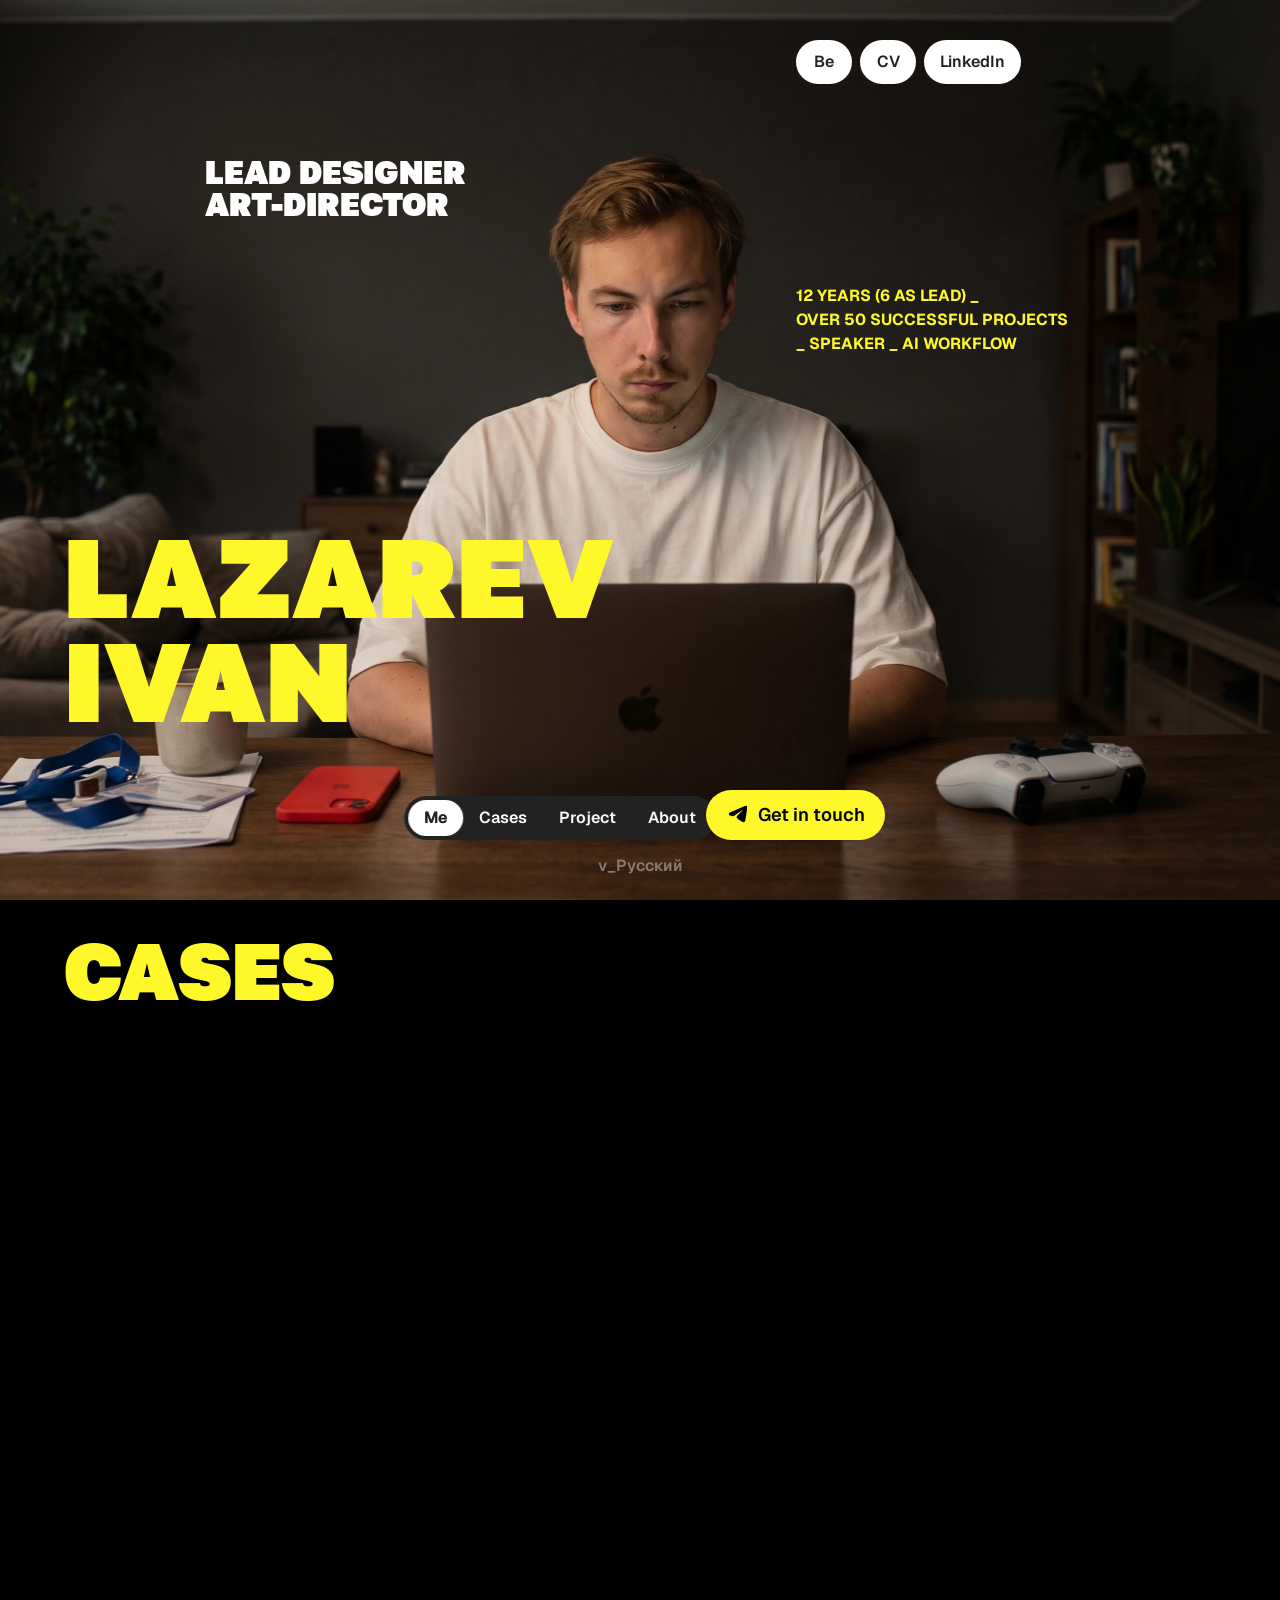
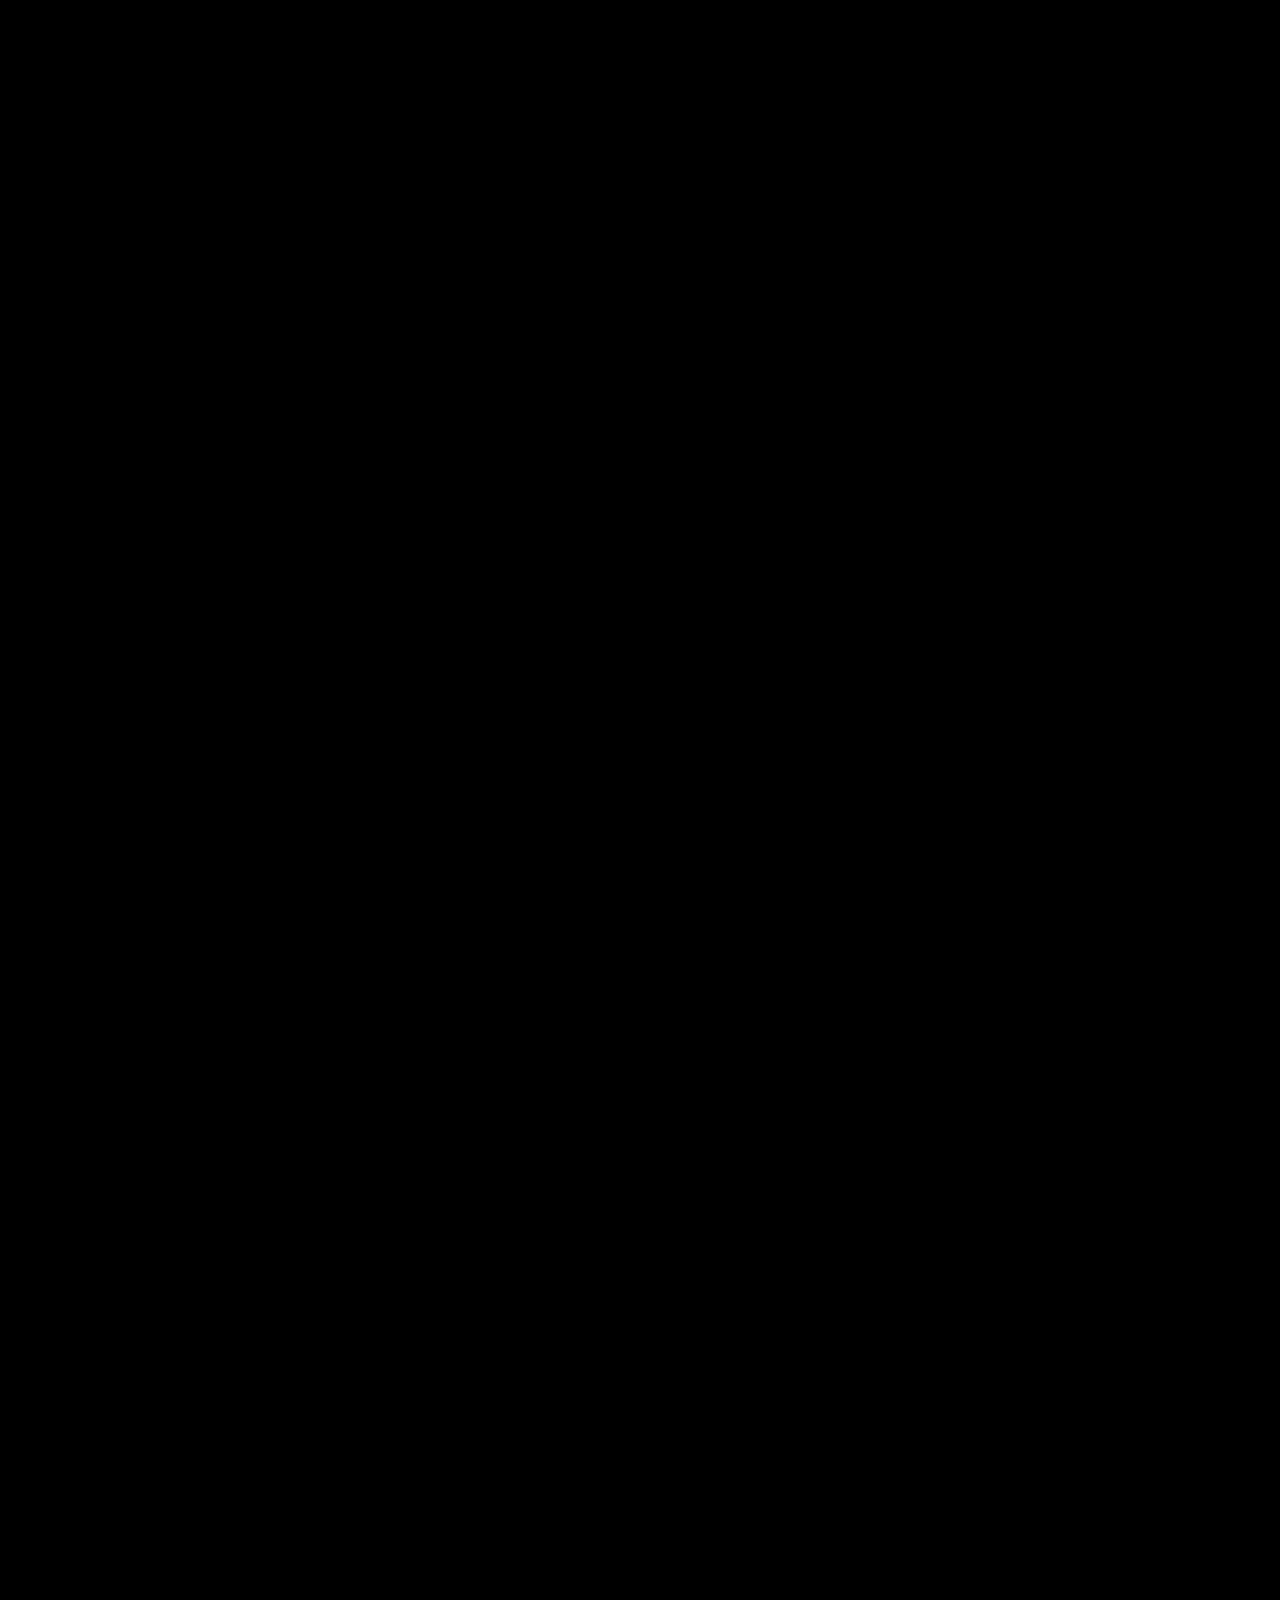
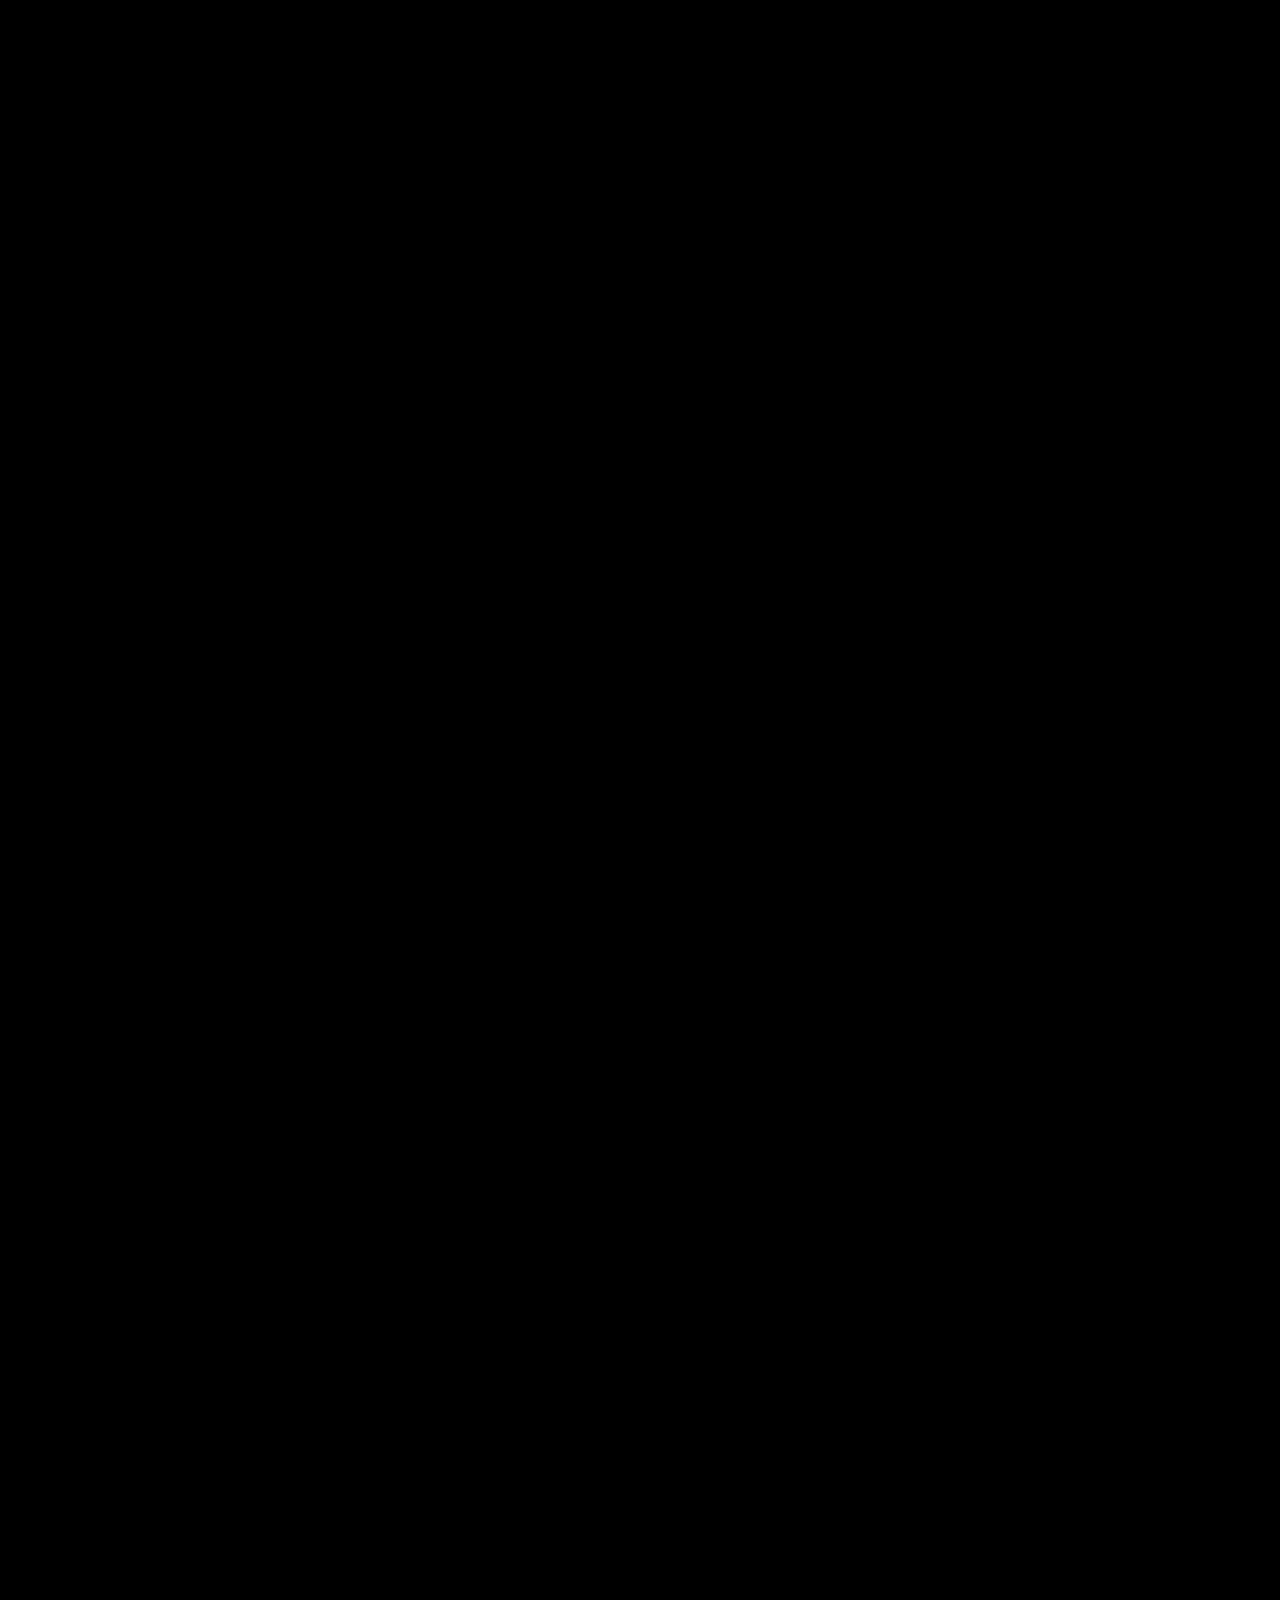
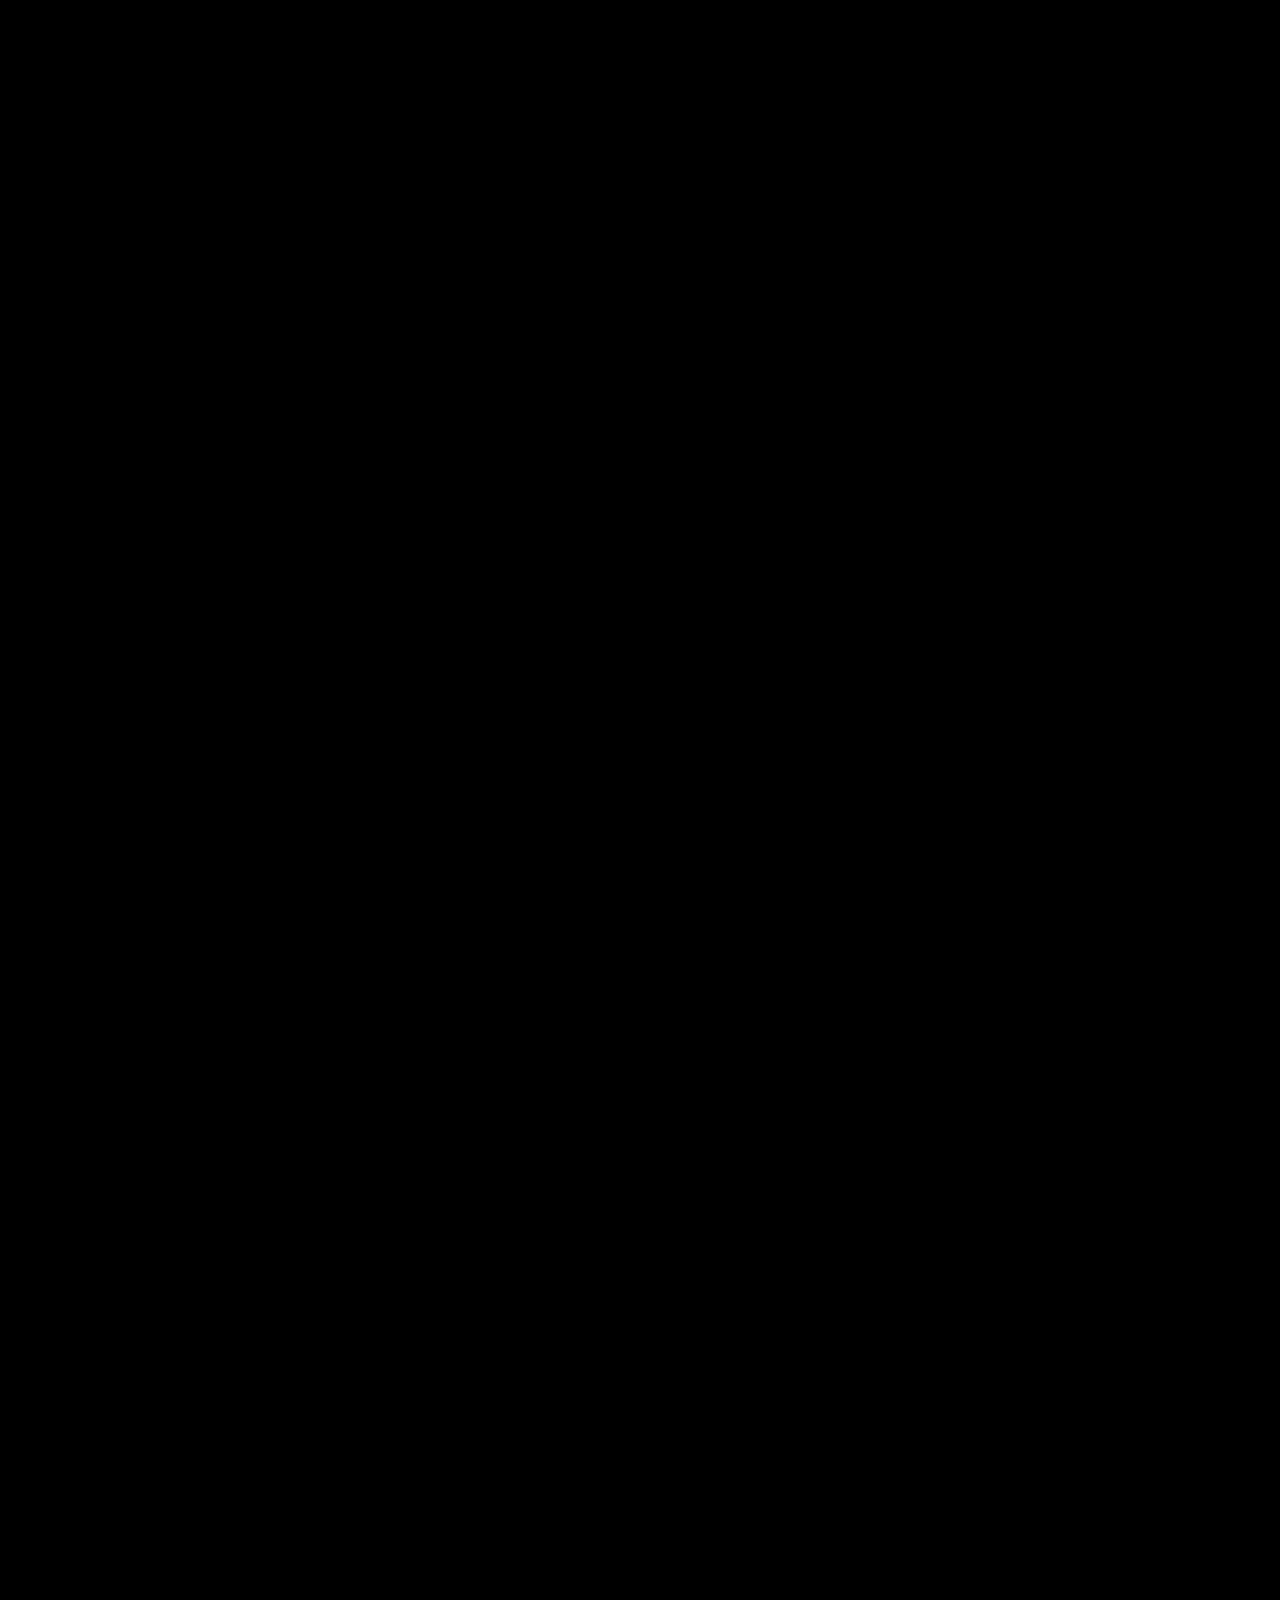
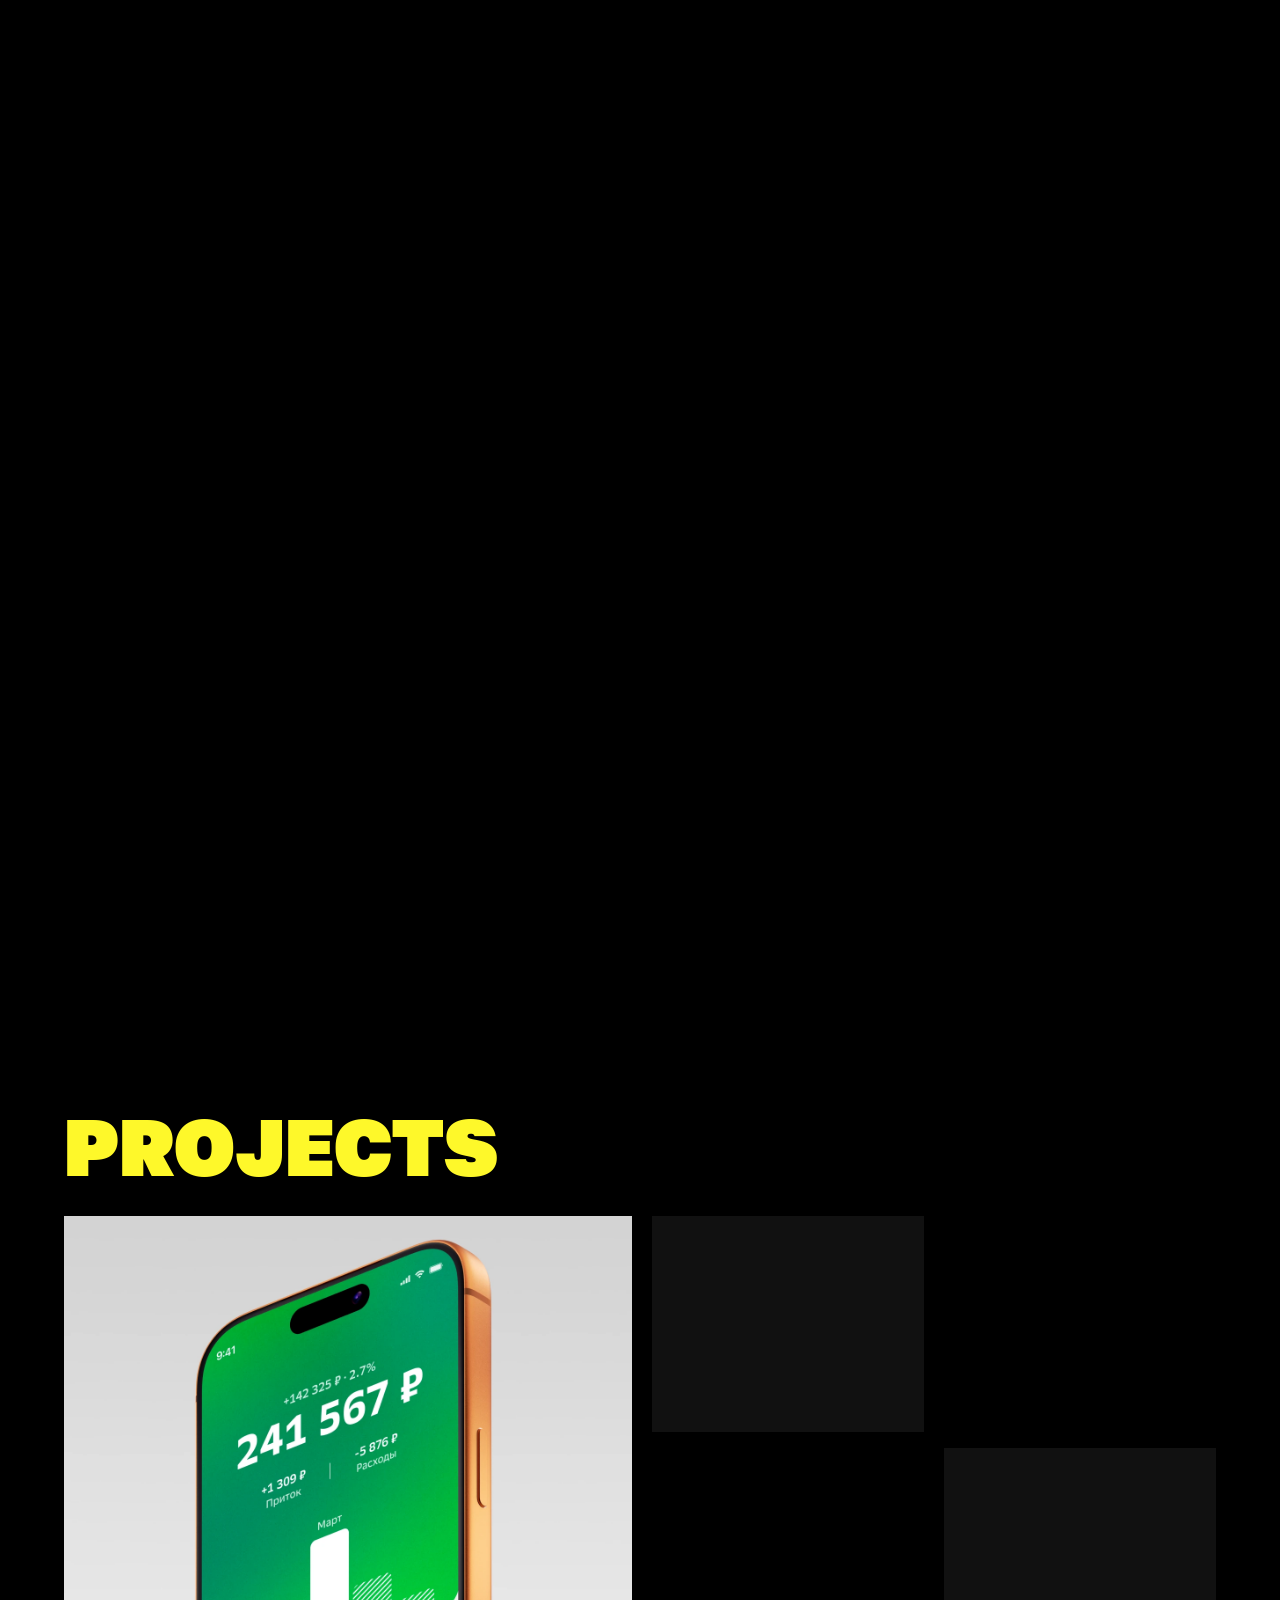
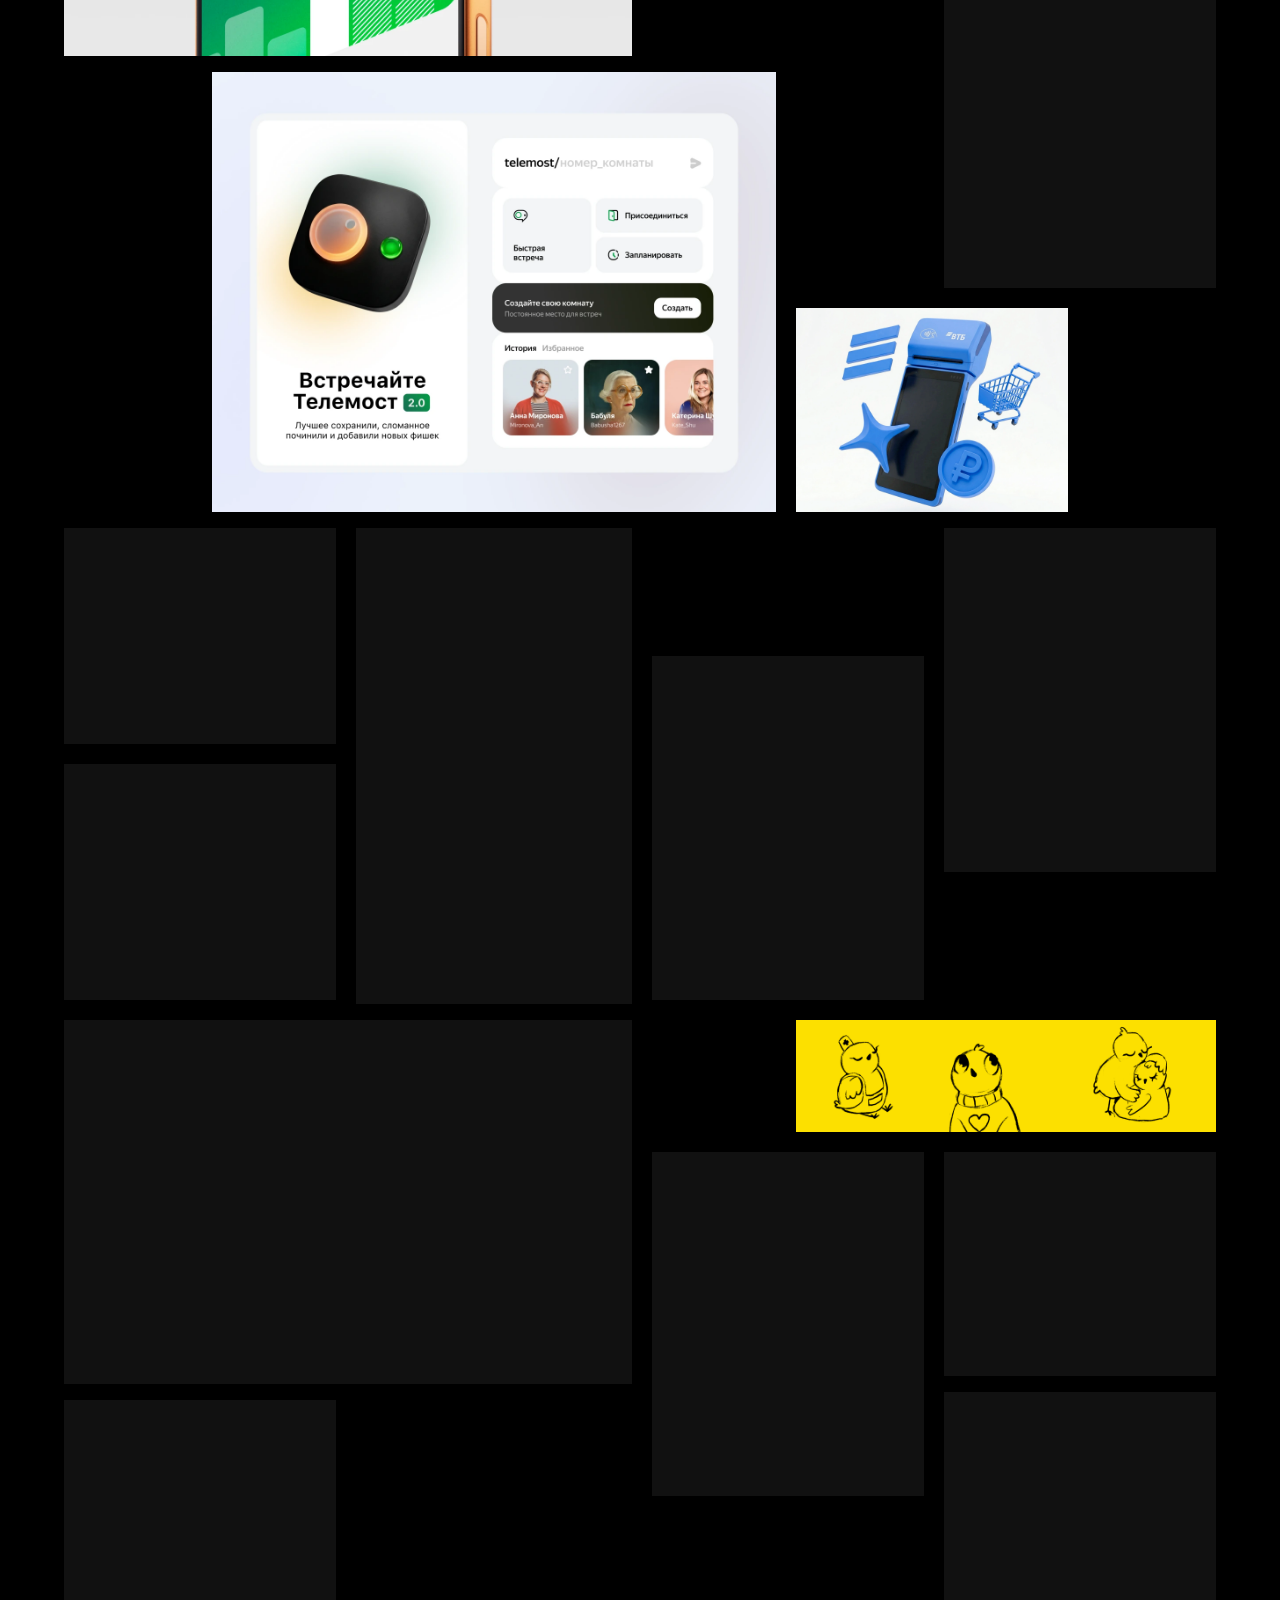
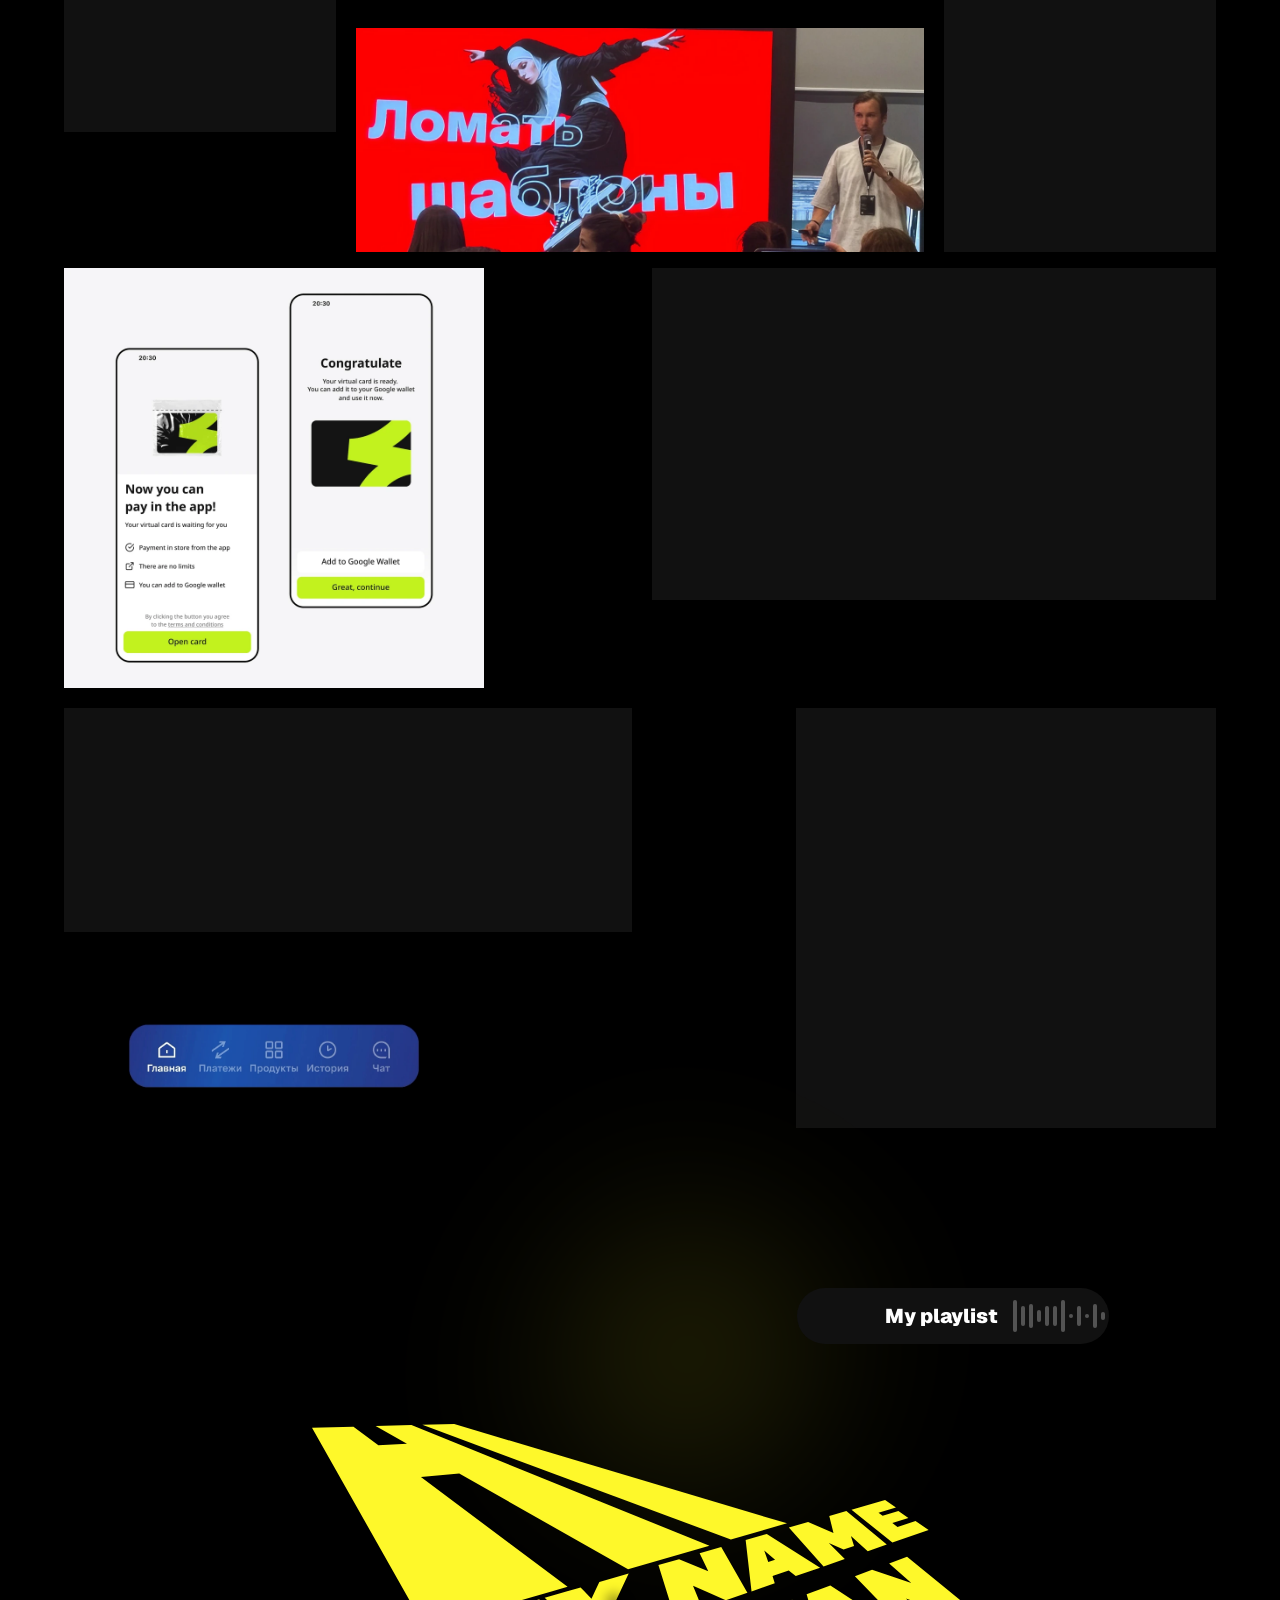
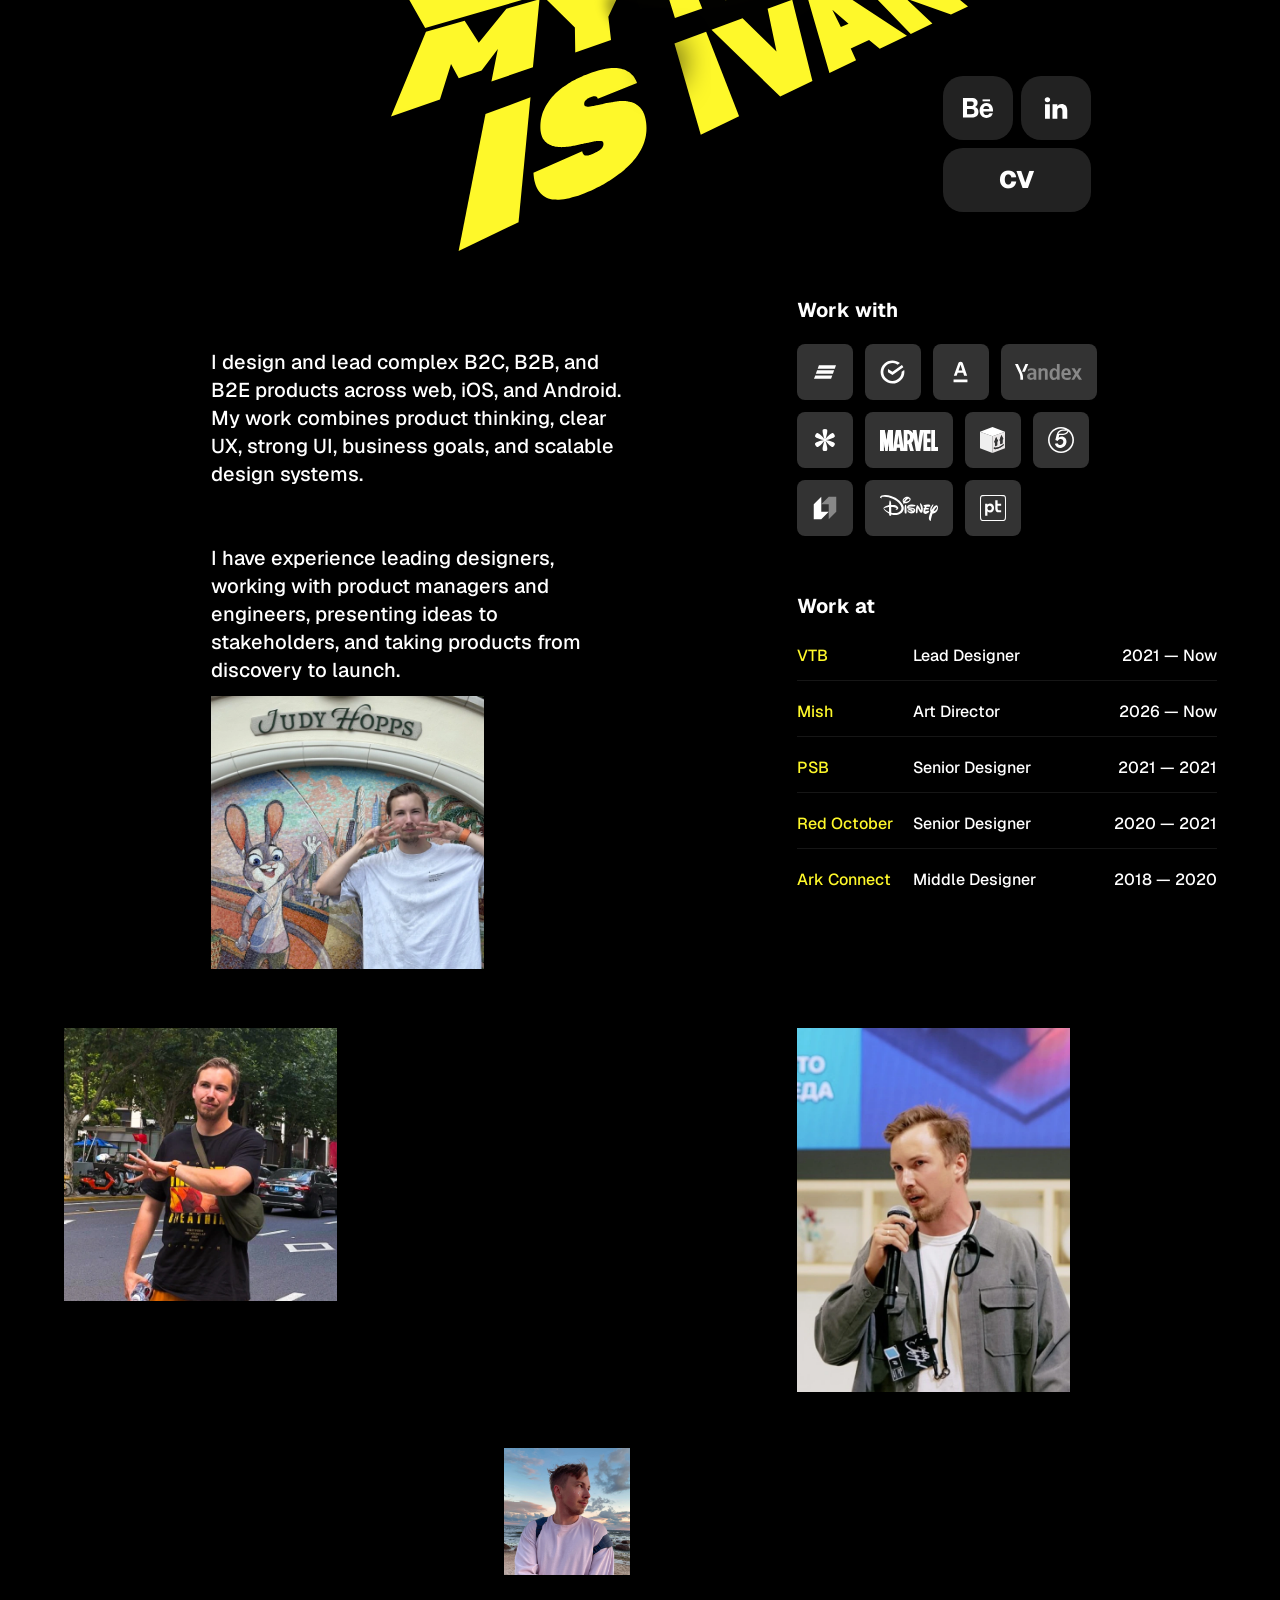
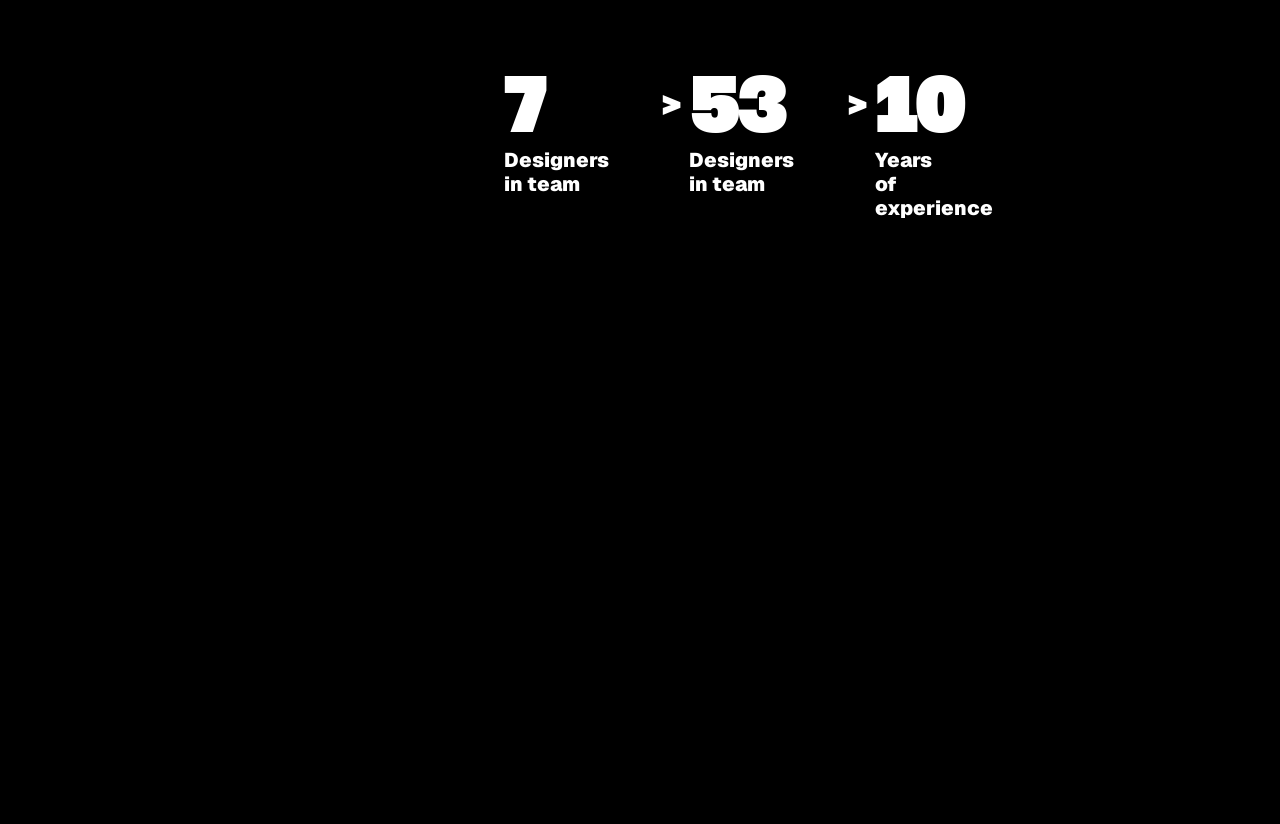
==== commit 90d3ba11: "Add files via upload" ====
--- a/en.html
+++ b/en.html
@@ -240,11 +240,52 @@
   .cases .case-icon,
   .cases .case-copy h3 { transition: none; }
 }
+
+/* Mobile chrome and hero share the visible viewport; document flow stays stable. */
+@media (max-width: 1023px) {
+  :root { --dock-bottom: var(--mobile-dock-bottom, 44px); }
+  .hero { height: var(--viewport-height); min-height: 0; }
+  .hero-content { height: min(100%, var(--visible-viewport-height, var(--viewport-height))); }
+  .hero-media-plane {
+    top: 0;
+    height: min(100%, var(--visible-viewport-height, var(--viewport-height)));
+    width: auto;
+    transform: translateX(-50%);
+  }
+  .hero-social { top: var(--hero-social-top, 40px); right: var(--gutter); }
+  .hero-facts {
+    top: var(--hero-facts-top, 116px);
+    left: var(--gutter);
+    right: var(--gutter);
+    font-size: 14px;
+    line-height: 20px;
+    white-space: normal;
+  }
+  .hero-name {
+    left: var(--gutter);
+    top: auto;
+    bottom: var(--hero-name-bottom, calc(var(--dock-bottom) + 64px));
+  }
+  .hero-role {
+    left: var(--gutter);
+    top: auto;
+    bottom: var(--hero-role-bottom, calc(var(--dock-bottom) + 80px + var(--hero-name-line) * 2));
+    font-size: 20px;
+    line-height: 20px;
+  }
+  .dock { width: calc(100% - var(--gutter) * 2); }
+  .bottom-nav a { font-size: 13px; line-height: 20px; }
+  .bottom-nav.rubber-menu .nav-ink-copy { font-size: 13px; line-height: 20px; }
+  .language-switch { top: 44px; height: 24px; padding: 0 4px; font-size: 13px; line-height: 24px; }
+}
+@media (max-width: 1023px) and (orientation: landscape) {
+  .hero-facts { left: auto; max-width: calc(50% - 40px); }
+}
 </style>
   <script>document.documentElement.classList.add('js');window.PORTFOLIO_STYLES_READY=new Promise(function(resolve){window.__portfolioStylesLoaded=function(){requestAnimationFrame(function(){requestAnimationFrame(resolve);});};});</script>
   <link rel="preload" href="assets/optimized/site-extras.css?v=25bccf6e3341" as="style" onload="this.onload=null;this.rel='stylesheet';window.__portfolioStylesLoaded()">
   <noscript><link rel="stylesheet" href="assets/optimized/site-extras.css?v=25bccf6e3341"></noscript>
-  <script src="site.js?v=572211e66978" defer></script>
+  <script src="site.js?v=3ef91635f8c9" defer></script>
   
   
   
@@ -287,22 +328,22 @@
           <div class="cases-cards">
             <article class="case-card" data-case="0" data-case-url="" data-front tabindex="0" aria-hidden="false" aria-labelledby="case-1-title">
               <header class="case-copy"><span class="case-icon" aria-hidden="true"><svg width="20" height="20" viewBox="0 0 24 24" fill="none" stroke="currentColor" stroke-width="2" stroke-linecap="round" stroke-linejoin="round" aria-hidden="true" focusable="false"><path d="M14 3H6a2 2 0 0 0-2 2v14a2 2 0 0 0 2 2h12a2 2 0 0 0 2-2V9Zm0 0v6h6M8 13h8M8 17h5"/></svg></span><h3 id="case-1-title">VTB, certificate and inheritance service design</h3></header>
-              <div class="case-image case-image-cover"><picture><source media="(max-width:1023px) and (min-height:560px) and (orientation:portrait)" width="1920" height="3120" srcset="[data-uri]" data-srcset="assets/optimized/case-vtb-services@mobile.webp?v=20ada6ec88e5"><img src="[data-uri]" data-src="assets/optimized/case-vtb-services@2x.webp?v=cc9503dfe576" data-media-state="preview" alt="VTB cover: certificate and inheritance services on a tablet above a blue armchair" width="2000" height="1100" loading="lazy" decoding="async" draggable="false"></picture></div>
+              <div class="case-image case-image-cover"><picture><source media="(max-width:1023px) and (orientation:portrait)" width="1920" height="3120" srcset="[data-uri]" data-srcset="assets/optimized/case-vtb-services@mobile.webp?v=20ada6ec88e5"><img src="[data-uri]" data-src="assets/optimized/case-vtb-services@2x.webp?v=cc9503dfe576" data-media-state="preview" alt="VTB cover: certificate and inheritance services on a tablet above a blue armchair" width="2000" height="1100" loading="lazy" decoding="async" draggable="false"></picture></div>
               <span class="case-shade" aria-hidden="true"></span>
             </article>
             <article class="case-card" data-case="1" data-case-url=""  tabindex="-1" aria-hidden="true" aria-labelledby="case-2-title">
               <header class="case-copy"><span class="case-icon" aria-hidden="true"><svg width="20" height="20" viewBox="0 0 24 24" fill="none" stroke="currentColor" stroke-width="2" stroke-linecap="round" stroke-linejoin="round" aria-hidden="true" focusable="false"><path d="M12 5v14M5 12h14"/></svg></span><h3 id="case-2-title">Praxium*, next-generation clinic development</h3></header>
-              <div class="case-image case-image-cover"><picture><source media="(max-width:1023px) and (min-height:560px) and (orientation:portrait)" width="1920" height="3120" srcset="[data-uri]" data-srcset="assets/optimized/case-praxium@mobile.webp?v=e8da4015f3c5"><img src="[data-uri]" data-src="assets/optimized/case-praxium@2x.webp?v=e0a3b3a64fee" data-media-state="preview" alt="Praxium cover: a new clinic network, doctors and a mobile website" width="2000" height="1100" loading="lazy" decoding="async" draggable="false"></picture></div>
+              <div class="case-image case-image-cover"><picture><source media="(max-width:1023px) and (orientation:portrait)" width="1920" height="3120" srcset="[data-uri]" data-srcset="assets/optimized/case-praxium@mobile.webp?v=e8da4015f3c5"><img src="[data-uri]" data-src="assets/optimized/case-praxium@2x.webp?v=e0a3b3a64fee" data-media-state="preview" alt="Praxium cover: a new clinic network, doctors and a mobile website" width="2000" height="1100" loading="lazy" decoding="async" draggable="false"></picture></div>
               <span class="case-shade" aria-hidden="true"></span>
             </article>
             <article class="case-card" data-case="2" data-case-url=""  tabindex="-1" aria-hidden="true" aria-labelledby="case-3-title">
               <header class="case-copy"><span class="case-icon" aria-hidden="true"><svg width="20" height="20" viewBox="0 0 24 24" fill="none" stroke="currentColor" stroke-width="2" stroke-linecap="round" stroke-linejoin="round" aria-hidden="true" focusable="false"><rect x="3" y="5" width="18" height="14" rx="2"/><path d="M3 10h18M7 15h4"/></svg></span><h3 id="case-3-title">VTB, card experience and VTB Pay concept</h3></header>
-              <div class="case-image case-image-cover"><picture><source media="(max-width:1023px) and (min-height:560px) and (orientation:portrait)" width="1920" height="3120" srcset="[data-uri]" data-srcset="assets/optimized/case-vtb-pay@mobile.webp?v=faba377305d0"><img src="[data-uri]" data-src="assets/optimized/case-vtb-pay@2x.webp?v=e9c11b75e051" data-media-state="preview" alt="VTB cover: bank card experience and VTB Pay across three mobile screens" width="2000" height="1100" loading="lazy" decoding="async" draggable="false"></picture></div>
+              <div class="case-image case-image-cover"><picture><source media="(max-width:1023px) and (orientation:portrait)" width="1920" height="3120" srcset="[data-uri]" data-srcset="assets/optimized/case-vtb-pay@mobile.webp?v=faba377305d0"><img src="[data-uri]" data-src="assets/optimized/case-vtb-pay@2x.webp?v=e9c11b75e051" data-media-state="preview" alt="VTB cover: bank card experience and VTB Pay across three mobile screens" width="2000" height="1100" loading="lazy" decoding="async" draggable="false"></picture></div>
               <span class="case-shade" aria-hidden="true"></span>
             </article>
             <article class="case-card" data-case="3" data-case-url=""  tabindex="-1" aria-hidden="true" aria-labelledby="case-4-title">
               <header class="case-copy"><span class="case-icon" aria-hidden="true"><svg width="20" height="20" viewBox="0 0 24 24" fill="none" stroke="currentColor" stroke-width="2" stroke-linecap="round" stroke-linejoin="round" aria-hidden="true" focusable="false"><path d="M21 11.5a8.38 8.38 0 0 1-.9 3.8 8.5 8.5 0 0 1-7.6 4.7 8.38 8.38 0 0 1-3.8-.9L3 21l1.9-5.7a8.38 8.38 0 0 1-.9-3.8 8.5 8.5 0 0 1 4.7-7.6 8.38 8.38 0 0 1 3.8-.9h.5a8.48 8.48 0 0 1 8 8Z"/></svg></span><h3 id="case-4-title">SMS-MAN, international service redesign</h3></header>
-              <div class="case-image case-image-cover"><picture><source media="(max-width:1023px) and (min-height:560px) and (orientation:portrait)" width="1920" height="3120" srcset="[data-uri]" data-srcset="assets/optimized/case-sms-man@mobile.webp?v=bbf5509aa1af"><img src="[data-uri]" data-src="assets/optimized/case-sms-man@2x.webp?v=d7d2c51b2e3e" data-media-state="preview" alt="SMS-MAN cover: an international service on a laptop with 3D messenger icons" width="2000" height="1100" loading="lazy" decoding="async" draggable="false"></picture></div>
+              <div class="case-image case-image-cover"><picture><source media="(max-width:1023px) and (orientation:portrait)" width="1920" height="3120" srcset="[data-uri]" data-srcset="assets/optimized/case-sms-man@mobile.webp?v=bbf5509aa1af"><img src="[data-uri]" data-src="assets/optimized/case-sms-man@2x.webp?v=d7d2c51b2e3e" data-media-state="preview" alt="SMS-MAN cover: an international service on a laptop with 3D messenger icons" width="2000" height="1100" loading="lazy" decoding="async" draggable="false"></picture></div>
               <span class="case-shade" aria-hidden="true"></span>
             </article>
           </div>
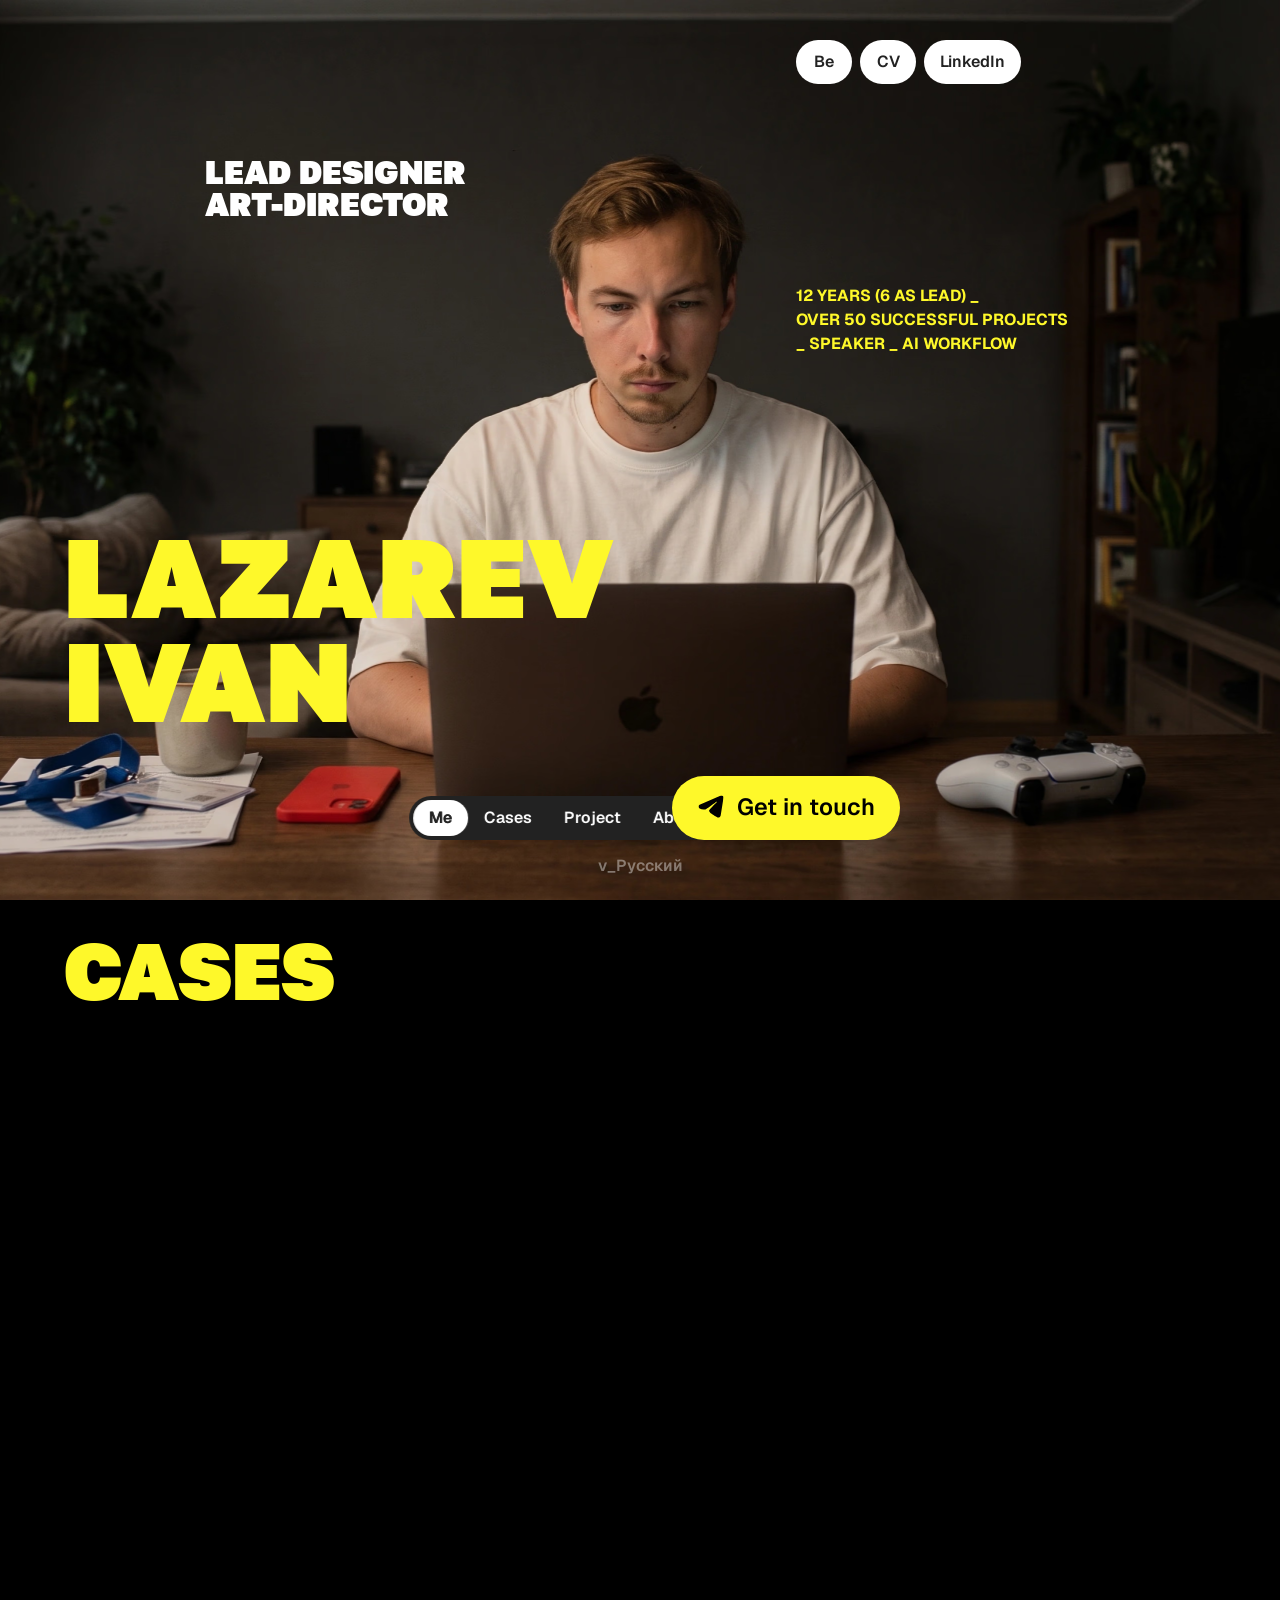
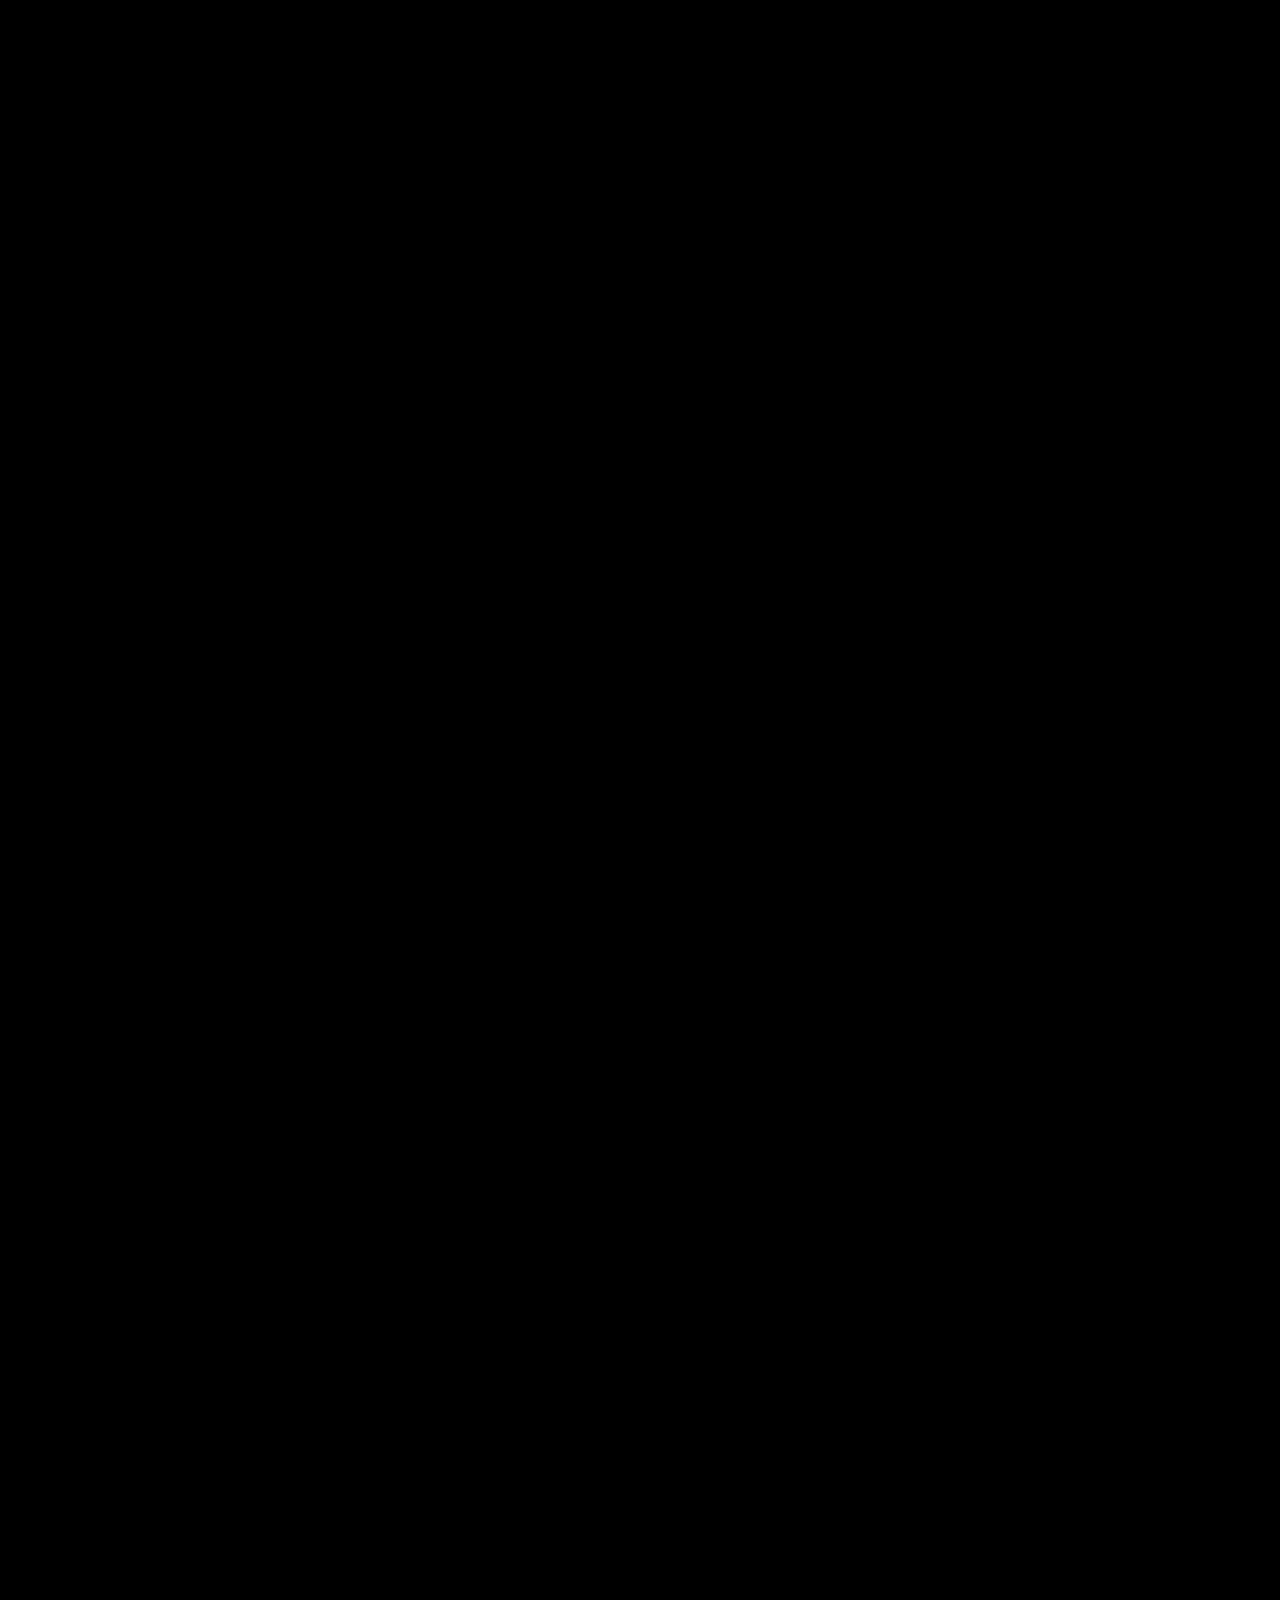
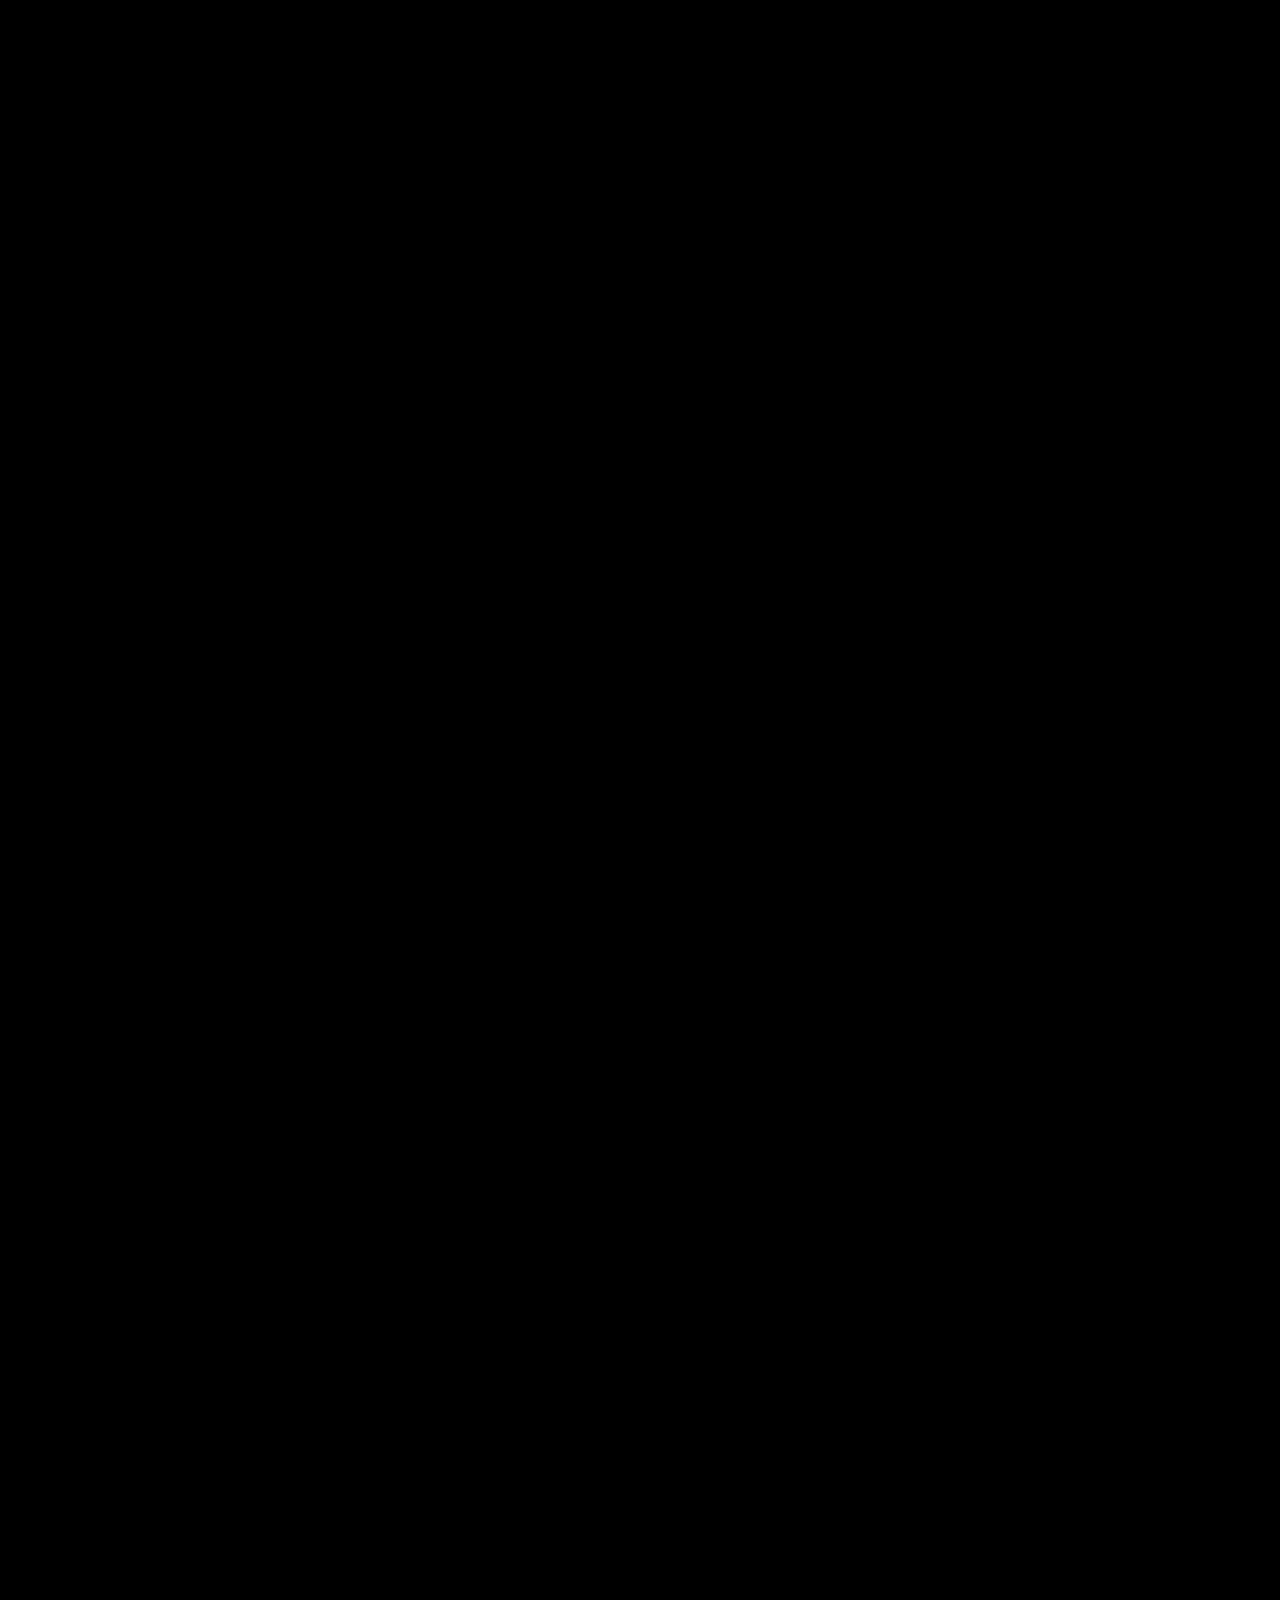
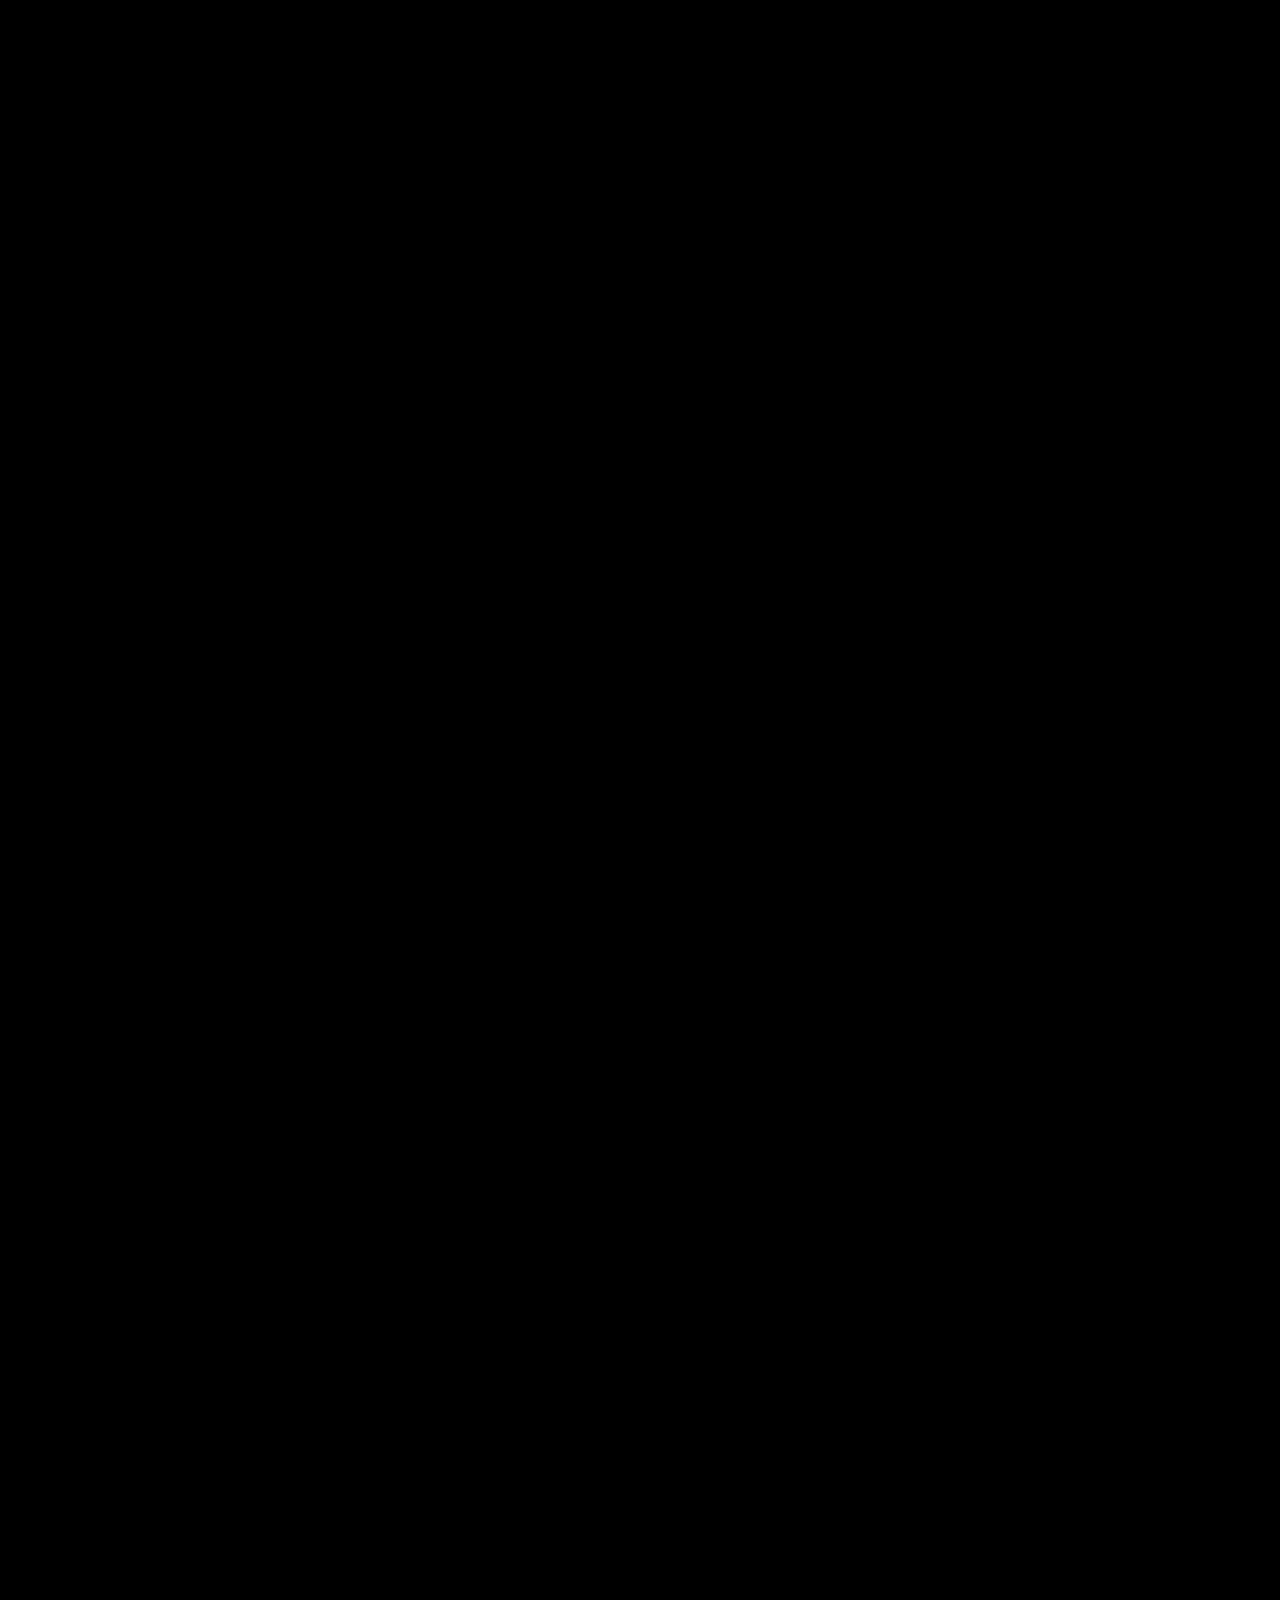
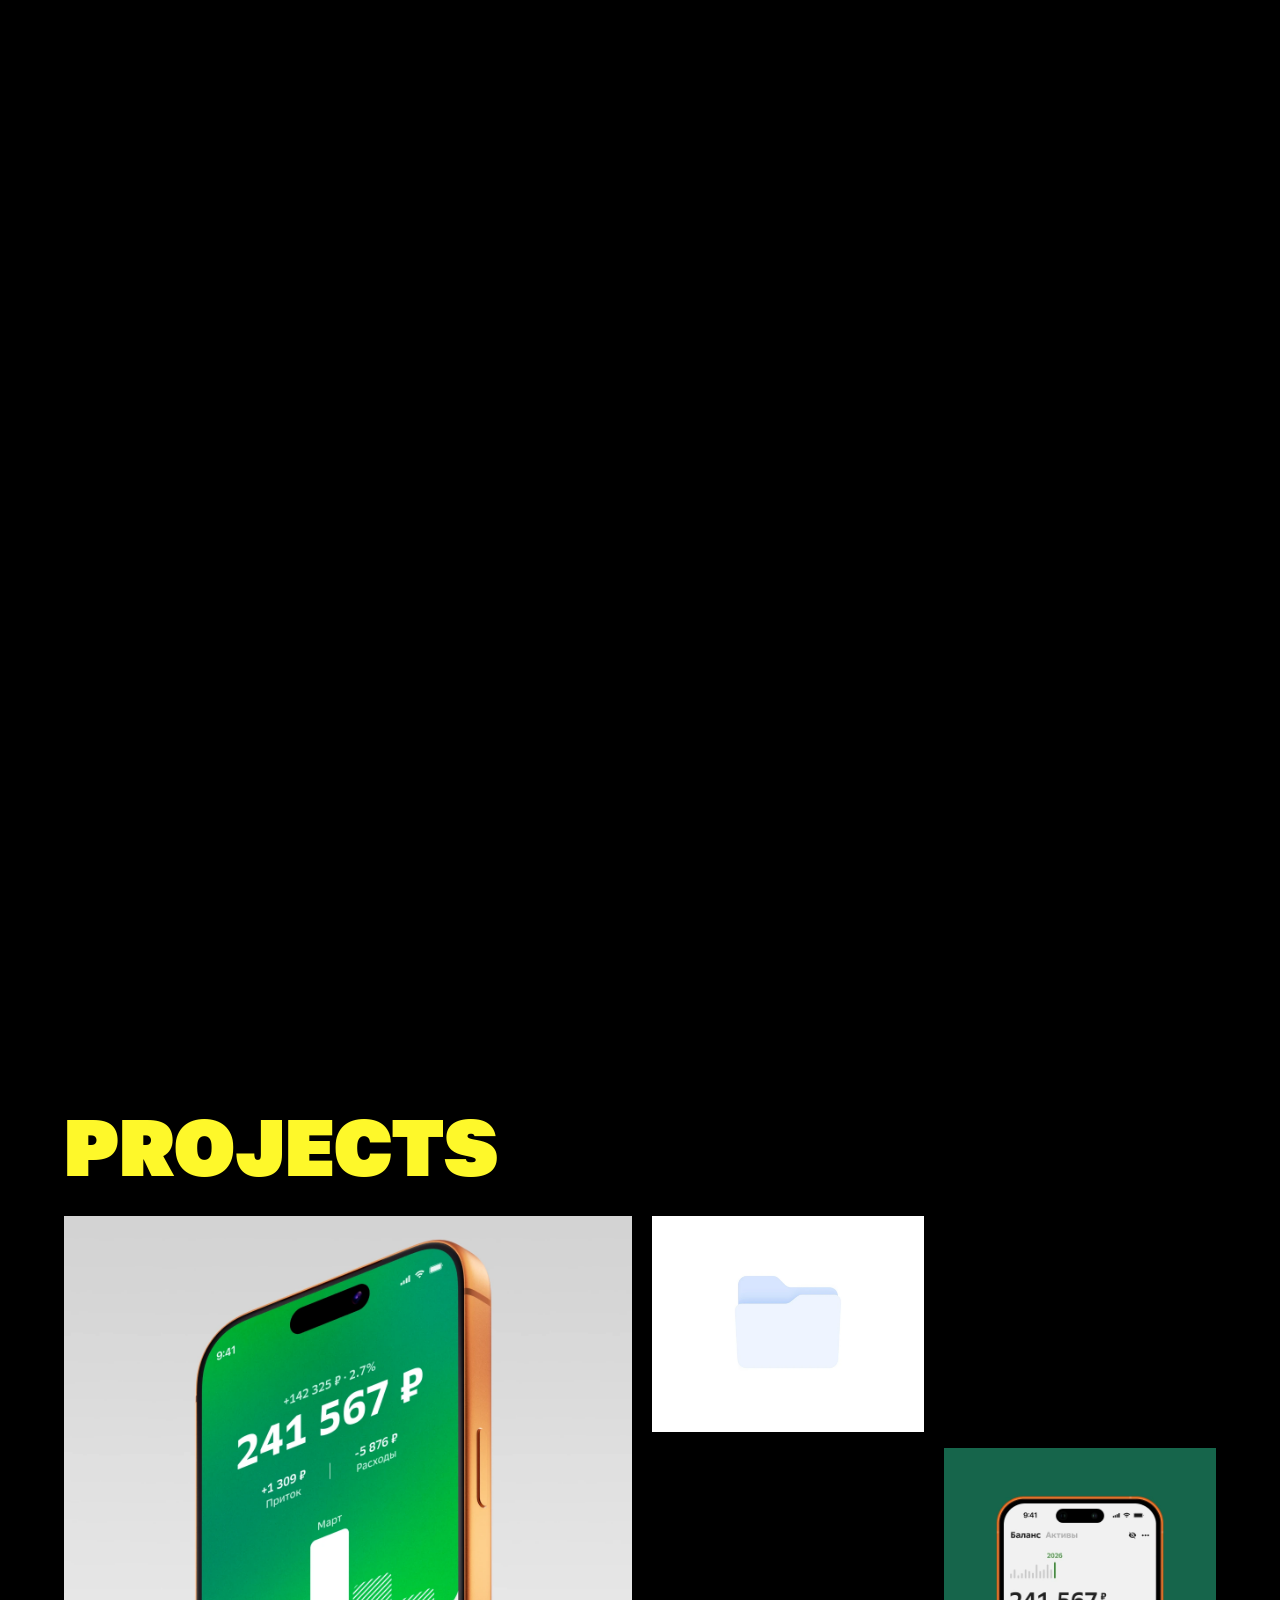
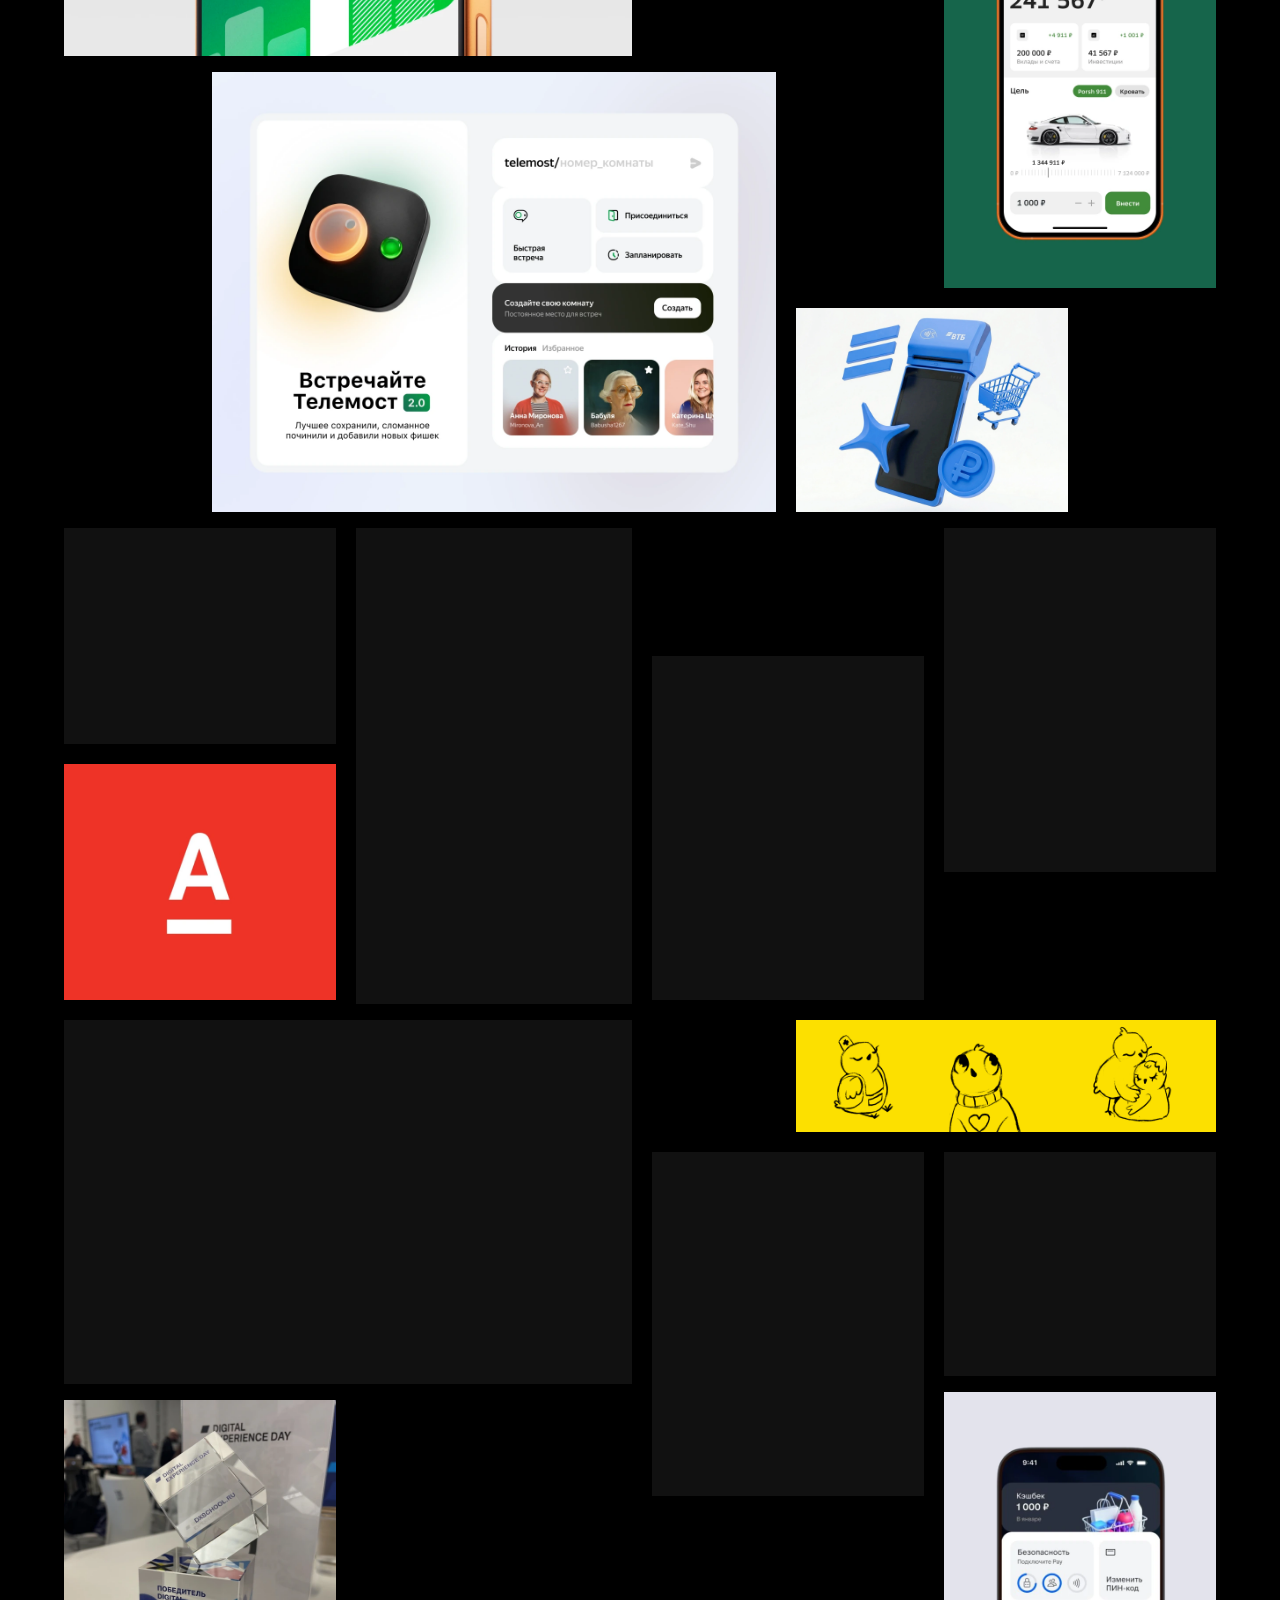
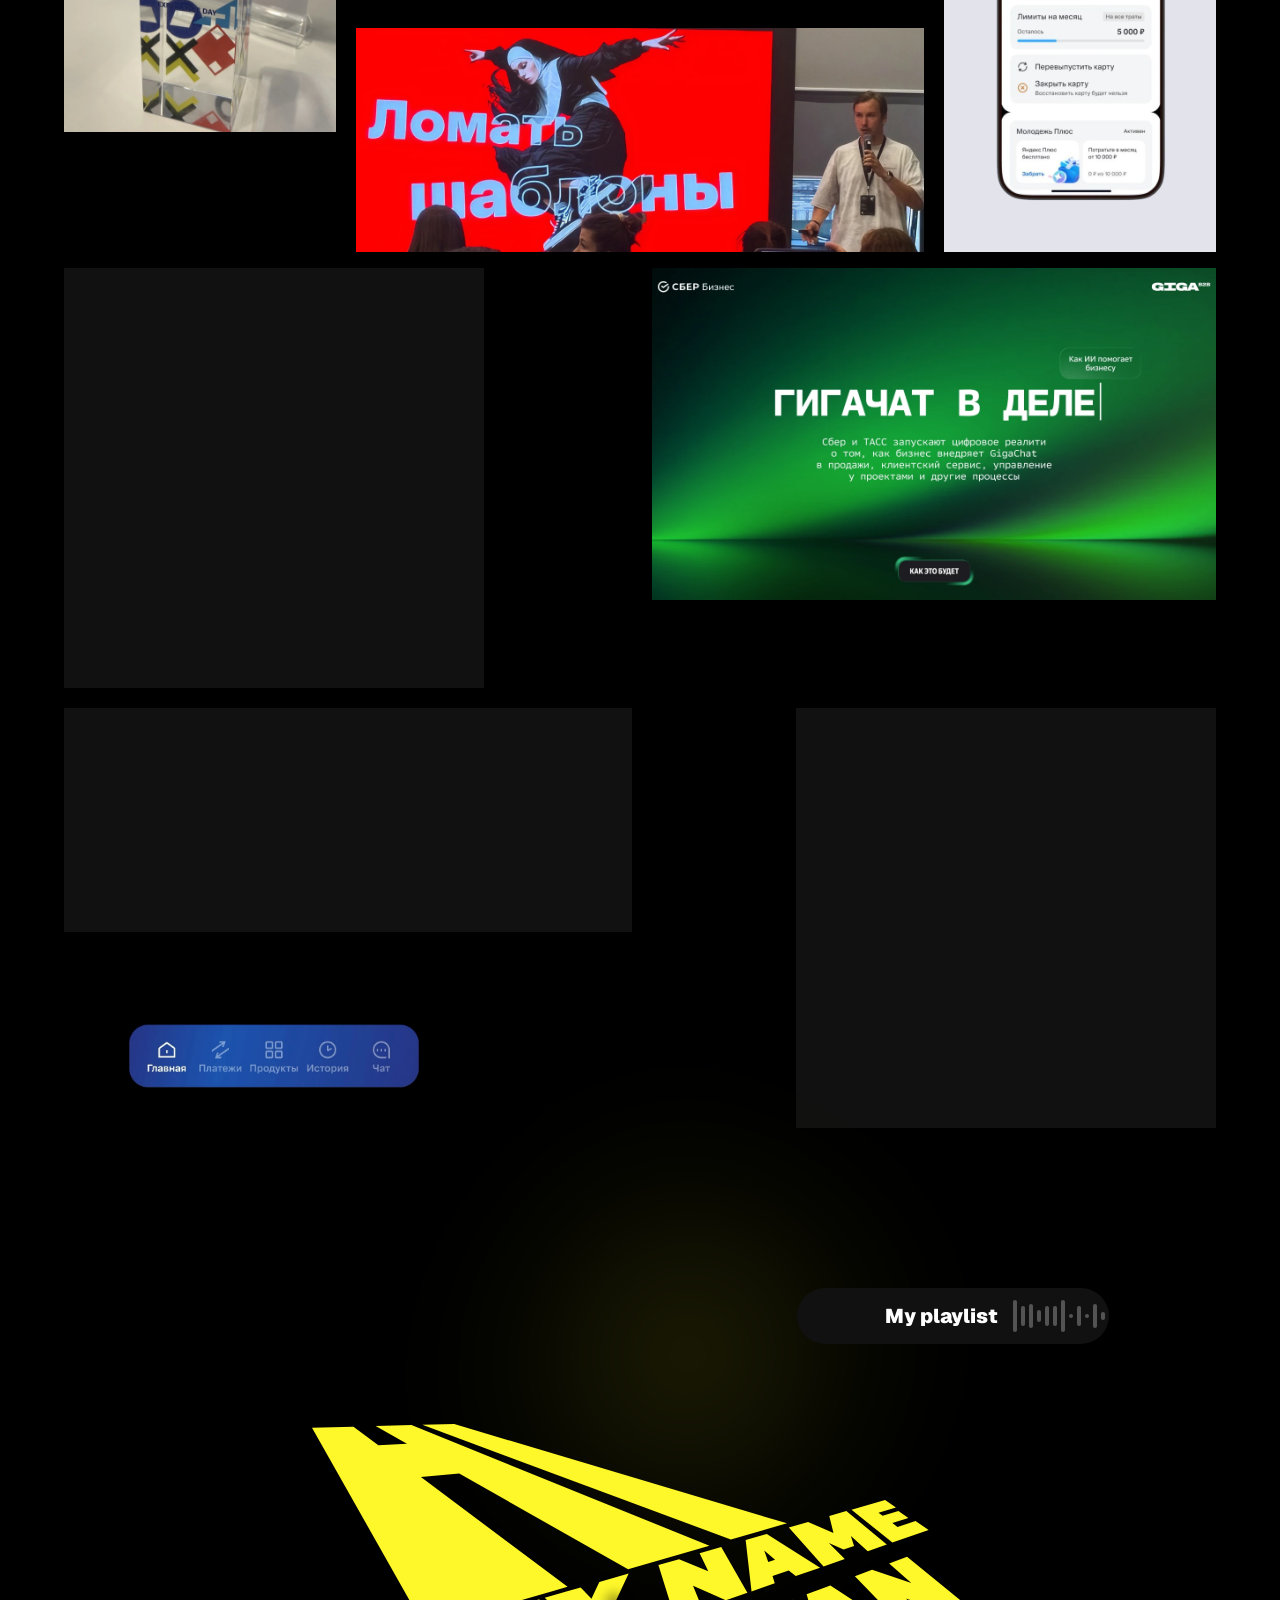
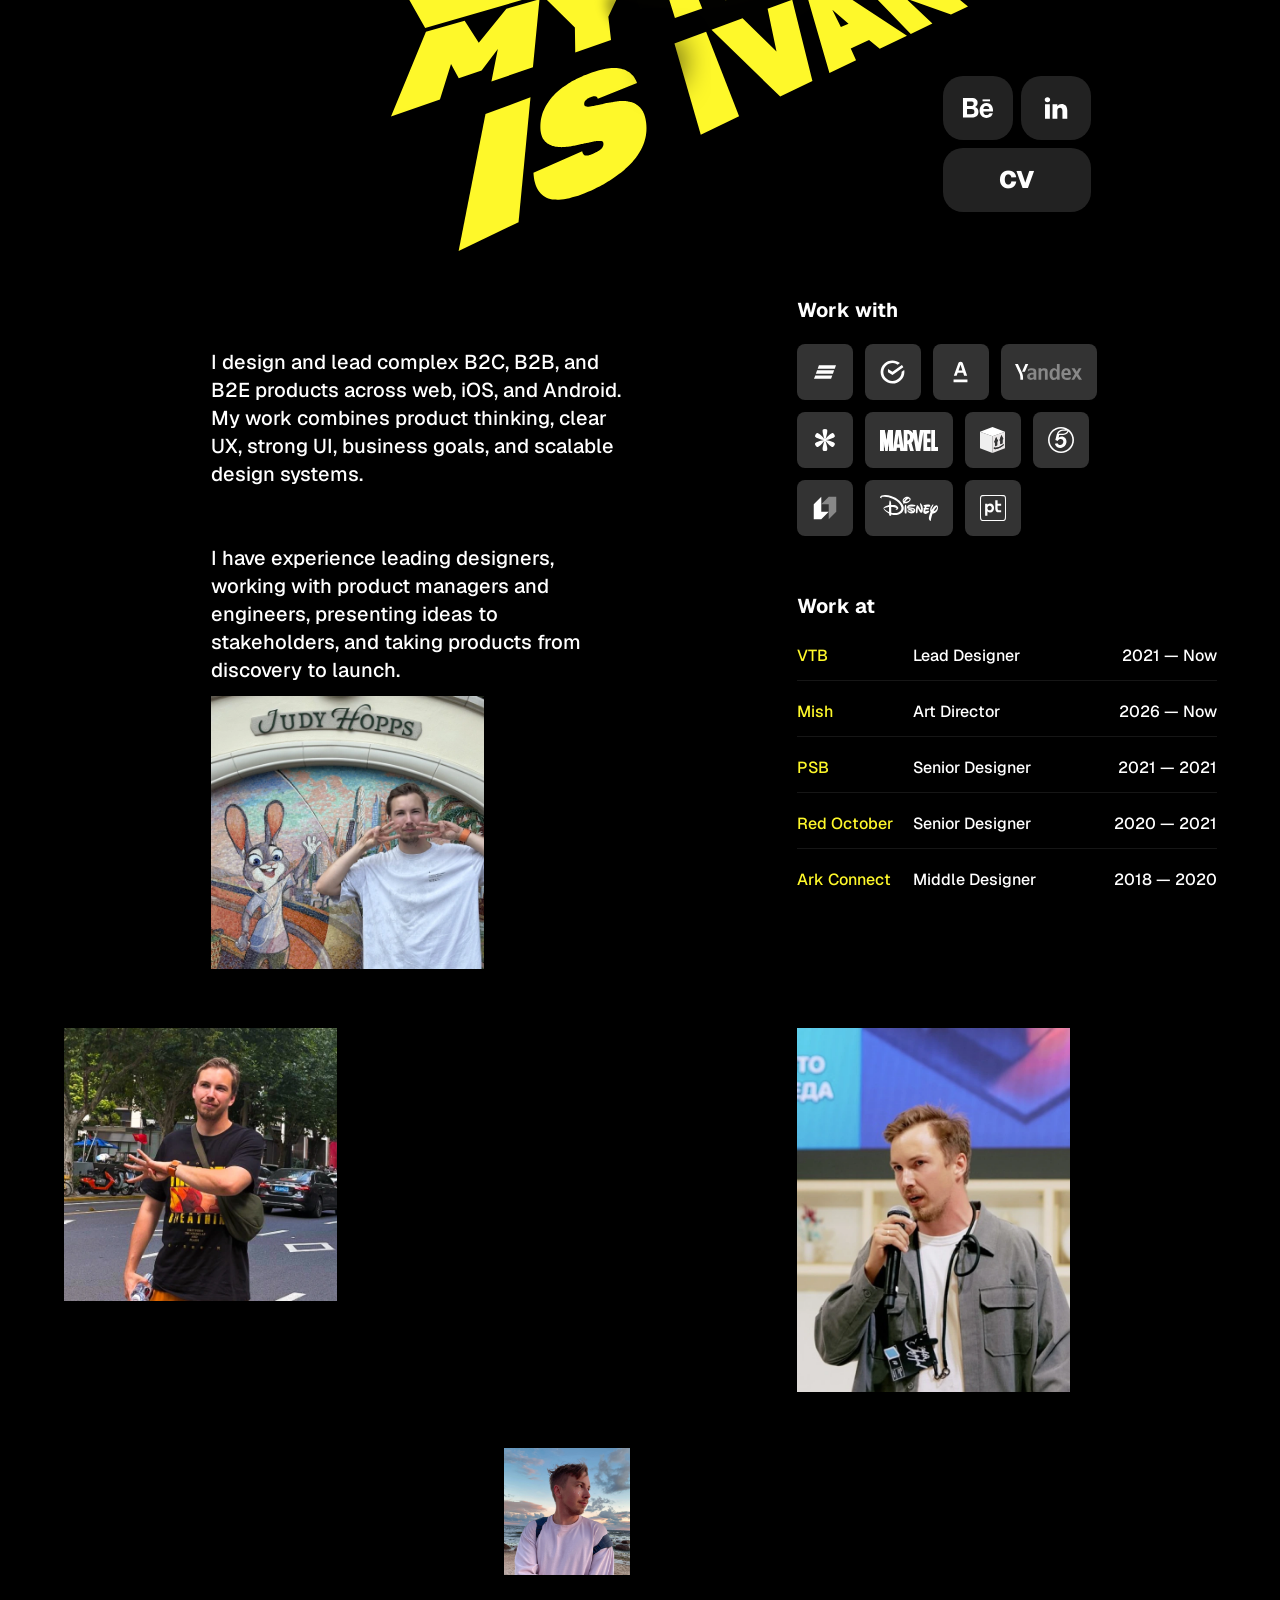
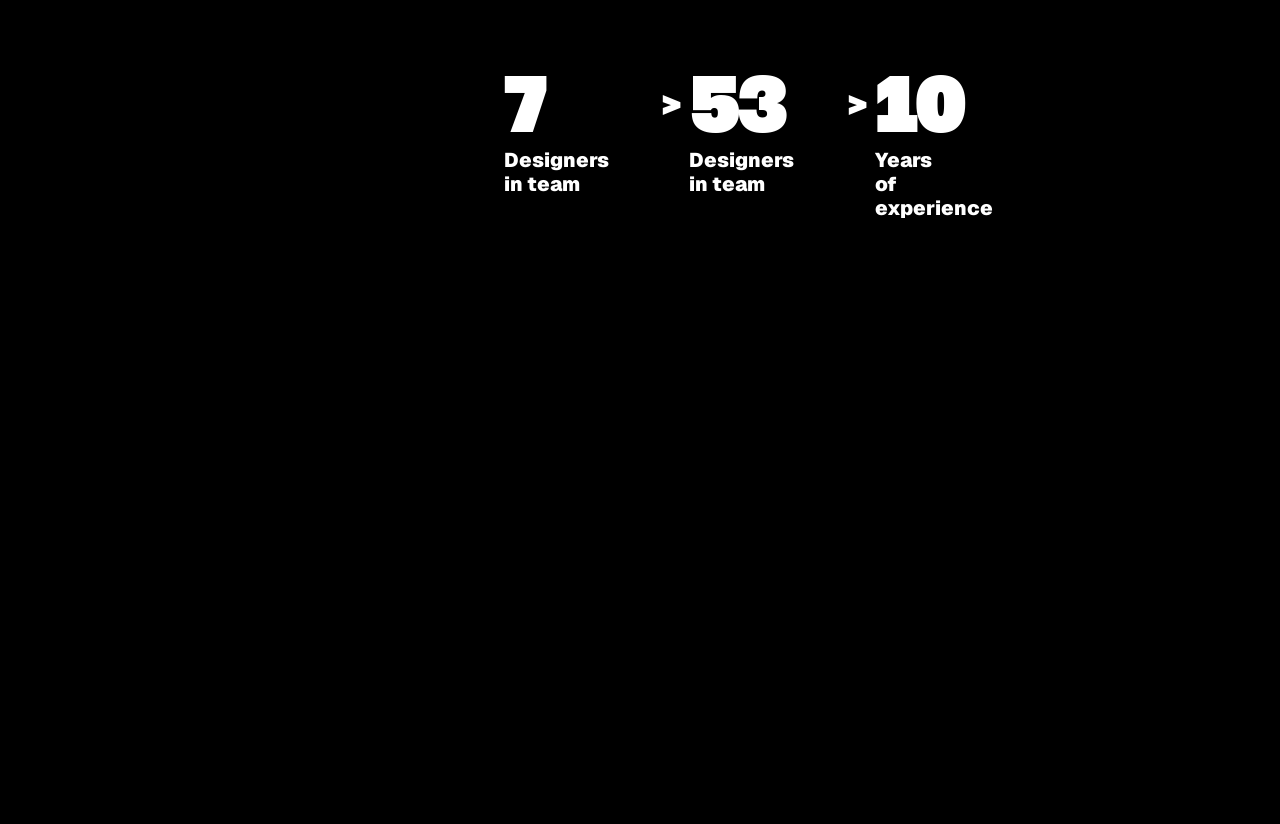
==== commit 086ba117: "Add files via upload" ====
--- a/en.html
+++ b/en.html
@@ -239,6 +239,11 @@
   .cases .case-card { position: absolute; inset: 0; height: auto; transition: none; }
   .cases .case-icon,
   .cases .case-copy h3 { transition: none; }
+}
+
+/* The Russian desktop home tab keeps the same comfortable hit width. */
+@media (min-width: 1024px) {
+  html[lang="ru"] .bottom-nav a[href="#me"] { flex: 0 0 56px; width: 56px; min-width: 56px; max-width: 56px; }
 }
 
 /* Mobile chrome and hero share the visible viewport; document flow stays stable. */
